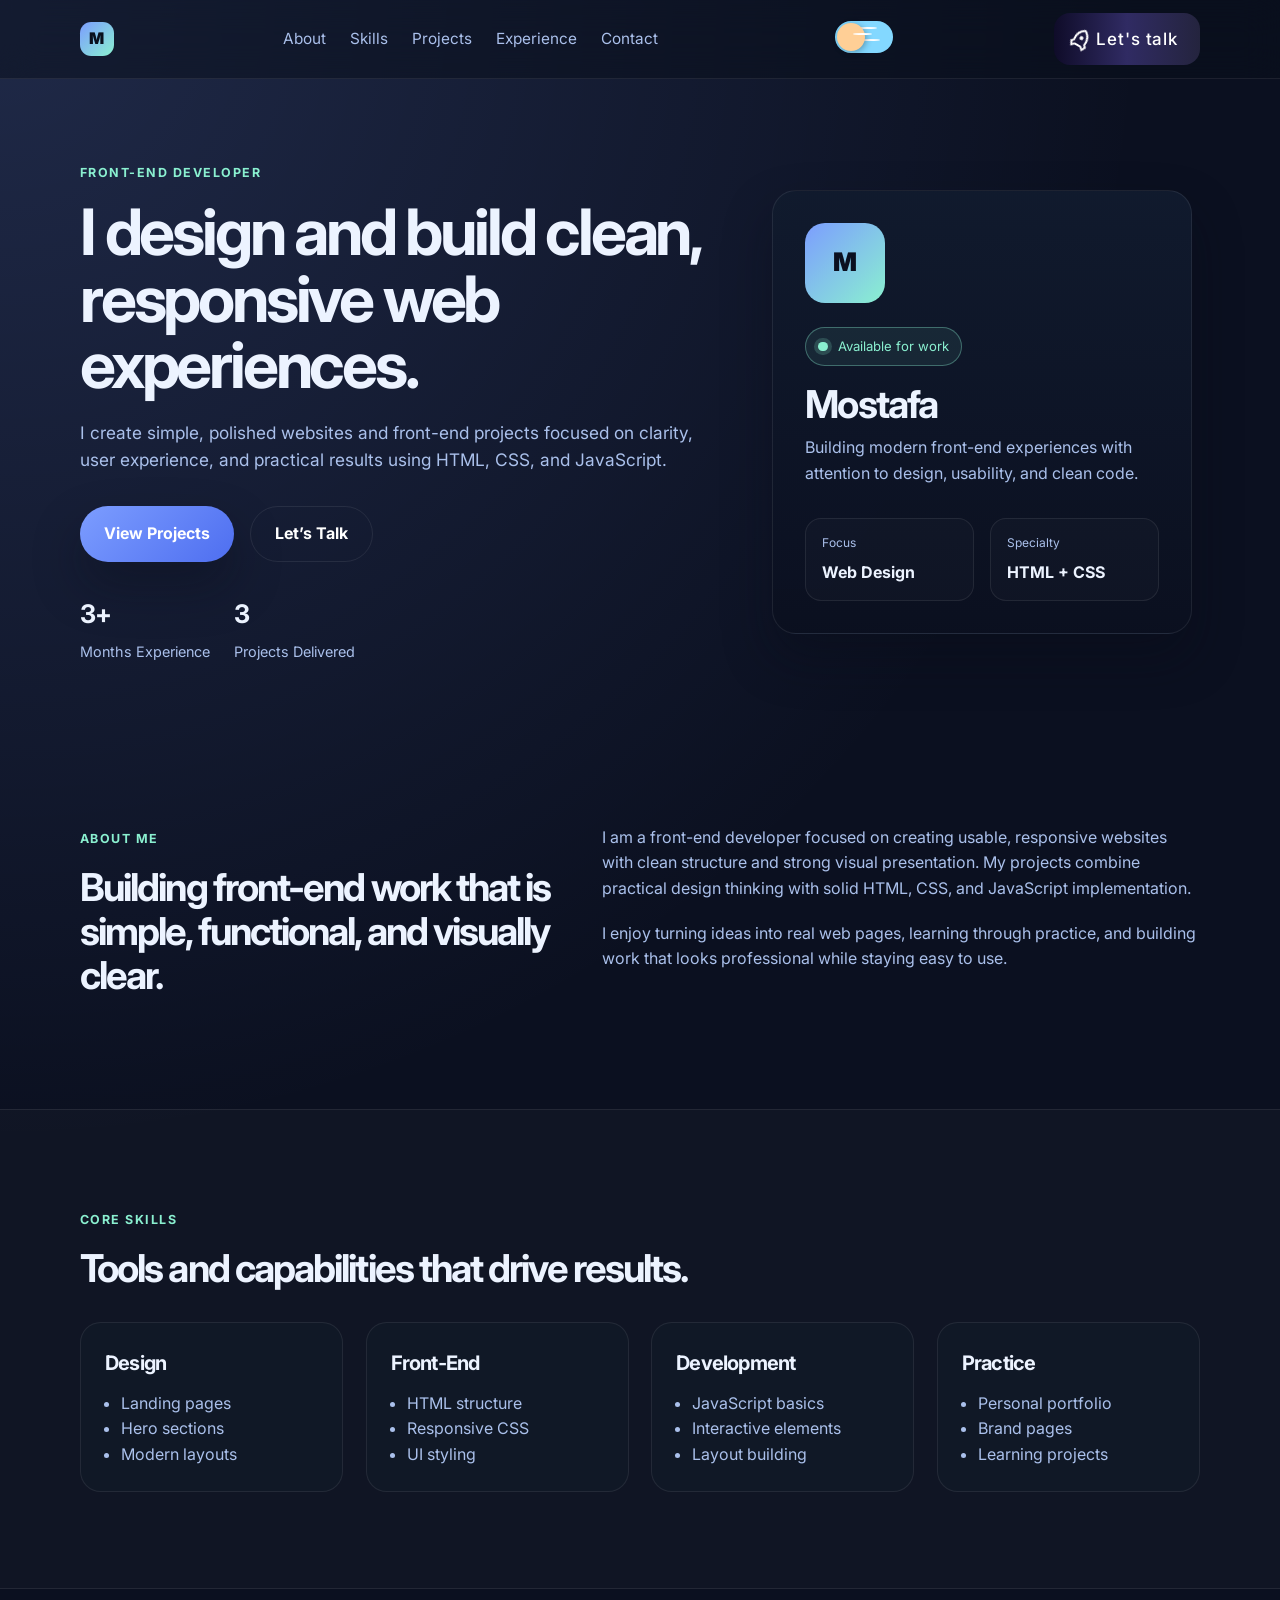
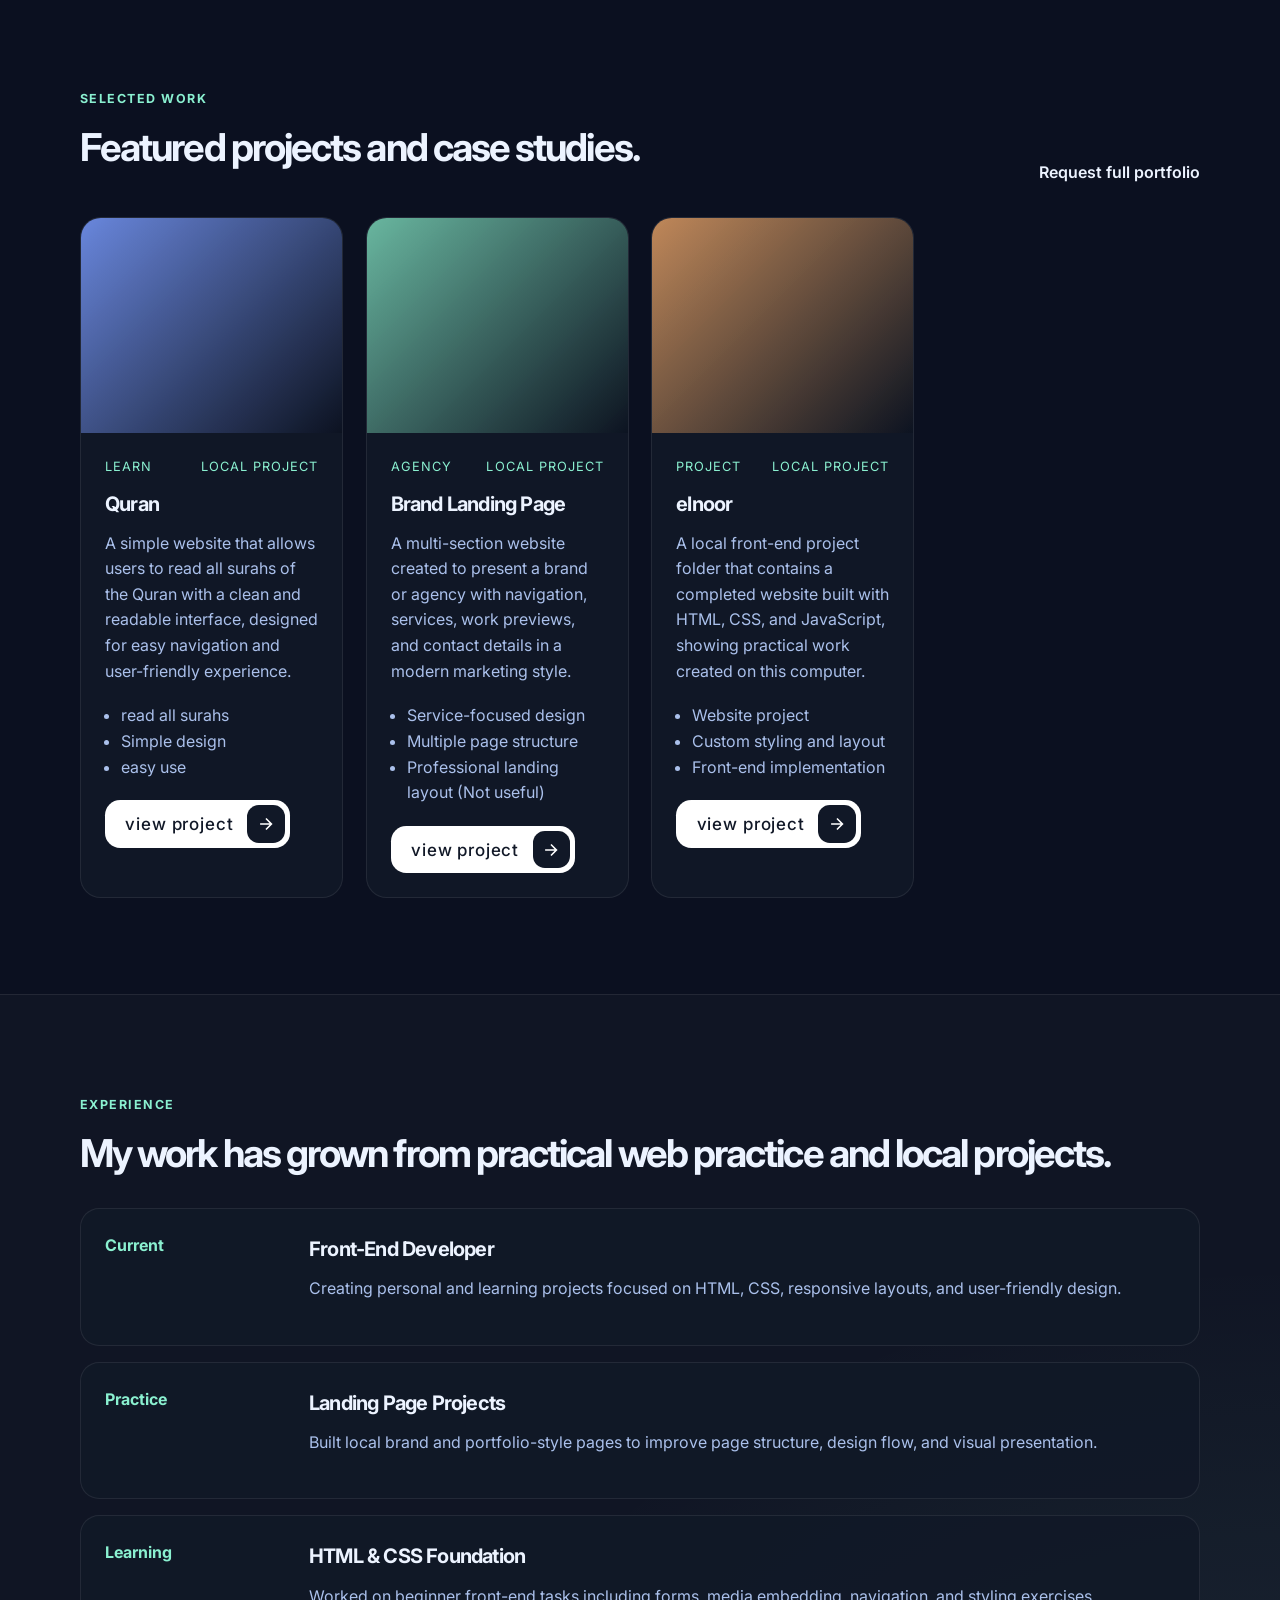
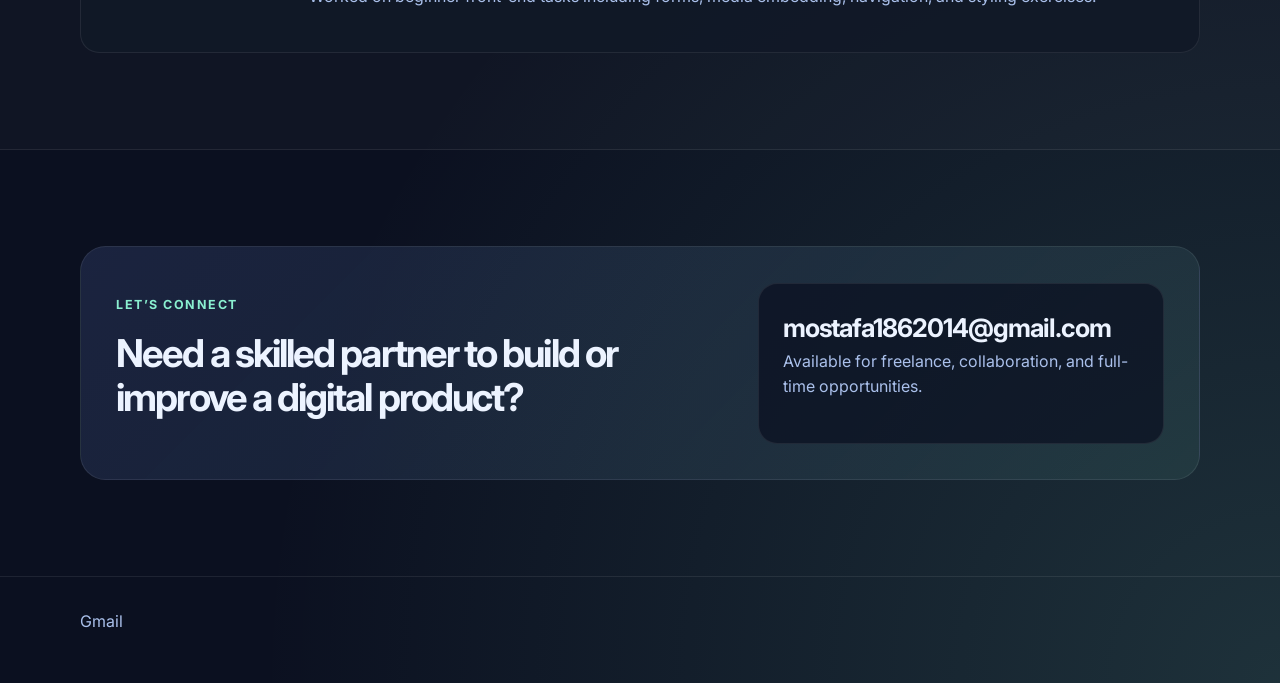
==== index.html @ 7b0ded5d "Add files via upload" ====
<!DOCTYPE html>
<html lang="en">
  <head>
    <meta charset="UTF-8" />
    <meta name="viewport" content="width=device-width, initial-scale=1.0" />
    <meta
      name="description"
      content="Portfolio website showcasing professional work and featured projects."
    />
    <title>Mostafa</title>
    <link rel="preconnect" href="https://fonts.googleapis.com" />
    <link rel="preconnect" href="https://fonts.gstatic.com" crossorigin />
    <link
      href="https://fonts.googleapis.com/css2?family=Inter:wght@400;500;600;700;800;900&display=swap"
      rel="stylesheet"
    />
    <link rel="stylesheet" href="styles.css" />
  </head>
  <body>
    <header class="site-header">
      <div class="container nav-wrapper">
        <a href="#top" class="brand" aria-label="Mostafa home">
          <span class="brand-mark">M</span>
          
        </a>

        <nav class="main-nav" aria-label="Main navigation">
          <a href="#about">About</a>
          <a href="#skills">Skills</a>
          <a href="#projects">Projects</a>
          <a href="#experience">Experience</a>
          <a href="#contact">Contact</a>
        </nav>
        <div class="toggleWrapper">
          <input class="input" id="dn" type="checkbox" aria-label="Toggle light and dark mode" />
          <label class="toggle" for="dn">
            <span class="toggle__handler">
              <span class="crater crater--1"></span>
              <span class="crater crater--2"></span>
              <span class="crater crater--3"></span>
            </span>
            <span class="star star--1"></span>
            <span class="star star--2"></span>
            <span class="star star--3"></span>
            <span class="star star--4"></span>
            <span class="star star--5"></span>
            <span class="star star--6"></span>
          </label>
        </div>

       

        <button
          class="launch-button"
          type="button"
          onclick="window.location.hash = 'contact'"
        >
          <svg
            height="24"
            width="24"
            viewBox="0 0 24 24"
            xmlns="http://www.w3.org/2000/svg"
            aria-hidden="true"
          >
            <path d="M0 0h24v24H0z" fill="none"></path>
            <path
              d="M5 13c0-5.088 2.903-9.436 7-11.182C16.097 3.564 19 7.912 19 13c0 .823-.076 1.626-.22 2.403l1.94 1.832a.5.5 0 0 1 .095.603l-2.495 4.575a.5.5 0 0 1-.793.114l-2.234-2.234a1 1 0 0 0-.707-.293H9.414a1 1 0 0 0-.707.293l-2.234 2.234a.5.5 0 0 1-.793-.114l-2.495-4.575a.5.5 0 0 1 .095-.603l1.94-1.832C5.077 14.626 5 13.823 5 13zm1.476 6.696l.817-.817A3 3 0 0 1 9.414 18h5.172a3 3 0 0 1 2.121.879l.817.817.982-1.8-1.1-1.04a2 2 0 0 1-.593-1.82c.124-.664.187-1.345.187-2.036 0-3.87-1.995-7.3-5-8.96C8.995 5.7 7 9.13 7 13c0 .691.063 1.372.187 2.037a2 2 0 0 1-.593 1.82l-1.1 1.039.982 1.8zM12 13a2 2 0 1 1 0-4 2 2 0 0 1 0 4z"
              fill="currentColor"
            ></path>
          </svg>
          <span>Let's talk</span>
        </button>
      </div>
    </header>

    <main id="top">
      <section class="hero">
        <div class="container hero-grid">
          <div class="hero-copy">
            <p class="eyebrow">Front-End Developer</p>
            <h1>I design and build clean, responsive web experiences.</h1>
            <p class="lead">
              I create simple, polished websites and front-end projects focused on clarity,
              user experience, and practical results using HTML, CSS, and JavaScript.
            </p>

            <div class="cta-group">
              <a class="button" href="#projects">View Projects</a>
              <a class="button button-secondary" href="#contact">Let’s Talk</a>
            </div>

            <ul class="mini-stats" aria-label="Key professional statistics">
              <li>
                <strong>3+</strong>
                <span>Months Experience</span>
              </li>
              <li>
                <strong>3</strong>
                <span>Projects Delivered</span>
              </li>
              <li>
                <strong></strong>
                <span></span>
              </li>
            </ul>
          </div>

          <div class="hero-panel" aria-label="Profile summary card">
            <div class="profile-card">
              <div class="avatar">M</div>
              <div class="card-header">
                <span class="status-dot"></span>
                Available for work
              </div>
              <h2>Mostafa</h2>
              <p>Building modern front-end experiences with attention to design, usability, and clean code.</p>

              <div class="card-metrics">
                <div>
                  <span>Focus</span>
                  <strong>Web Design</strong>
                </div>
                <div>
                  <span>Specialty</span>
                  <strong>HTML + CSS</strong>
                </div>
              </div>
            </div>
          </div>
        </div>
      </section>

      <section id="about" class="about section">
        <div class="container split-layout">
          <div>
            <p class="section-tag">About Me</p>
            <h2>Building front-end work that is simple, functional, and visually clear.</h2>
          </div>
          <div>
            <p>
              I am a front-end developer focused on creating usable, responsive websites with
              clean structure and strong visual presentation. My projects combine practical
              design thinking with solid HTML, CSS, and JavaScript implementation.
            </p>
            <p>
              I enjoy turning ideas into real web pages, learning through practice, and building
              work that looks professional while staying easy to use.
            </p>
          </div>
        </div>
      </section>

      <section id="skills" class="skills section section-alt">
        <div class="container">
          <p class="section-tag">Core Skills</p>
          <h2>Tools and capabilities that drive results.</h2>

          <div class="skill-grid">
            <article class="skill-card">
              <h3>Design</h3>
              <ul>
                <li>Landing pages</li>
                <li>Hero sections</li>
                <li>Modern layouts</li>
              </ul>
            </article>

            <article class="skill-card">
              <h3>Front-End</h3>
              <ul>
                <li>HTML structure</li>
                <li>Responsive CSS</li>
                <li>UI styling</li>
              </ul>
            </article>

            <article class="skill-card">
              <h3>Development</h3>
              <ul>
                <li>JavaScript basics</li>
                <li>Interactive elements</li>
                <li>Layout building</li>
              </ul>
            </article>

            <article class="skill-card">
              <h3>Practice</h3>
              <ul>
                <li>Personal portfolio</li>
                <li>Brand pages</li>
                <li>Learning projects</li>
              </ul>
            </article>
          </div>
        </div>
      </section>

      <section id="projects" class="projects section">
        <div class="container">
          <div class="section-header">
            <div>
              <p class="section-tag">Selected Work</p>
              <h2>Featured projects and case studies.</h2>
            </div>
            <a href="#contact" class="text-link">Request full portfolio</a>
          </div>

          <div class="project-grid">
            <article class="project-card">
              <div class="project-visual visual-1"></div>
              <div class="project-content">
                <div class="project-meta">
                  <span>learn</span>
                  <span>Local Project</span>
                </div>
                 
                <h3>Quran</h3> 
                <p>
                  A simple website that allows users to read all surahs of the Quran with a clean and readable interface, designed for easy navigation and user-friendly experience.
                </p>
                <ul>
                  <li>read all surahs</li>
                  <li>Simple design</li>
                  <li> easy use</li>
                </ul>
                <button class="cssbuttons-io-button" type="button" onclick="window.open('https://mostafa-bot1.github.io/Quran/', '_blank', 'noopener,noreferrer')">
                  view project
                  <div class="icon">
                    <svg height="24" width="24" viewBox="0 0 24 24" xmlns="http://www.w3.org/2000/svg" aria-hidden="true">
                      <path d="M0 0h24v24H0z" fill="none"></path>
                      <path d="M16.172 11l-5.364-5.364 1.414-1.414L20 12l-7.778 7.778-1.414-1.414L16.172 13H4v-2z" fill="currentColor"></path>
                    </svg>
                  </div>
                </button>

              </div>
            </article>

            <article class="project-card">
              <div class="project-visual visual-2"></div>
              <div class="project-content">
                <div class="project-meta">
                  <span>Agency</span>
                  <span>Local Project</span>
                </div>
                <h3>Brand Landing Page</h3>
                <p>
                  A multi-section website created to present a brand or agency with navigation,
                  services, work previews, and contact details in a modern marketing style.
                </p>
                <ul>
                  <li>Service-focused design</li>
                  <li>Multiple page structure</li>
                  <li>Professional landing layout (Not useful)</li>
                </ul>
                <button class="cssbuttons-io-button" type="button" onclick="window.open('https://elnoorforcontracting-bot.github.io/brand1/', '_blank', 'noopener,noreferrer')">
                  view project
                  <div class="icon">
                    <svg height="24" width="24" viewBox="0 0 24 24" xmlns="http://www.w3.org/2000/svg" aria-hidden="true">
                      <path d="M0 0h24v24H0z" fill="none"></path>
                      <path d="M16.172 11l-5.364-5.364 1.414-1.414L20 12l-7.778 7.778-1.414-1.414L16.172 13H4v-2z" fill="currentColor"></path>
                    </svg>
                  </div>
                </button>
              </div>
            </article>

            <article class="project-card">
              <div class="project-visual visual-3"></div>
              <div class="project-content">
                <div class="project-meta">
                  <span>Project</span>
                  <span>local project</span>
                </div>
                <h3>elnoor</h3>
                <p>
                  A local front-end project folder that contains a completed website built with
                  HTML, CSS, and JavaScript, showing practical work created on this computer.
                </p>
                <ul>
                  <li>Website project</li>
                  <li>Custom styling and layout</li>
                  <li>Front-end implementation</li>
                </ul>
                <button class="cssbuttons-io-button" type="button" onclick="window.open('https://mostafa-bot1.github.io/elnoor/', '_blank', 'noopener,noreferrer')">
                  view project
                  <div class="icon">
                    <svg height="24" width="24" viewBox="0 0 24 24" xmlns="http://www.w3.org/2000/svg" aria-hidden="true">
                      <path d="M0 0h24v24H0z" fill="none"></path>
                      <path d="M16.172 11l-5.364-5.364 1.414-1.414L20 12l-7.778 7.778-1.414-1.414L16.172 13H4v-2z" fill="currentColor"></path>
                    </svg>
                  </div>
                </button>
              </div>
            </article>
          </div>
        </div>
      </section>

      <section id="experience" class="experience section section-alt">
        <div class="container">
          <p class="section-tag">Experience</p>
          <h2>My work has grown from practical web practice and local projects.</h2>

          <div class="timeline">
            <article class="timeline-item">
              <span class="timeline-year">Current</span>
              <div>
                <h3>Front-End Developer</h3>
                <p>Creating personal and learning projects focused on HTML, CSS, responsive layouts, and user-friendly design.</p>
              </div>
            </article>

            <article class="timeline-item">
              <span class="timeline-year">Practice</span>
              <div>
                <h3>Landing Page Projects</h3>
                <p>Built local brand and portfolio-style pages to improve page structure, design flow, and visual presentation.</p>
              </div>
            </article>

            <article class="timeline-item">
              <span class="timeline-year">Learning</span>
              <div>
                <h3>HTML & CSS Foundation</h3>
                <p>Worked on beginner front-end tasks including forms, media embedding, navigation, and styling exercises.</p>
              </div>
            </article>
          </div>
        </div>
      </section>

      <section id="contact" class="contact section">
        <div class="container cta-panel">
          <div>
            <p class="section-tag">Let’s Connect</p>
            <h2>Need a skilled partner to build or improve a digital product?</h2>
          </div>
          <div class="contact-box">
            <a>mostafa1862014@gmail.com</a>
            <p>Available for freelance, collaboration, and full-time opportunities.</p>
          </div>
        </div>
      </section>
    </main>

    <footer class="site-footer">
      <div class="container footer-row">
        <div class="footer-links">
          <a href="https://mail.google.com/mail/u/0/#inbox" target="_blank" rel="noreferrer">Gmail</a>
        </div>
      </div>
    </footer>

    <script src="script.js"></script>
  </body>
</html>
---- styles.css ----
:root {
  --bg: #0b1020;
  --panel: rgba(16, 24, 40, 0.8);
  --panel-strong: #101a2d;
  --panel-soft: #141f36;
  --surface: #eef3ff;
  --ink: #ecf3ff;
  --muted: #aac0eb;
  --primary: #7c9dff;
  --primary-strong: #4e6ef0;
  --accent: #8af0d0;
  --line: rgba(255, 255, 255, 0.08);
  --shadow: 0 1.5rem 3rem rgba(8, 12, 24, 0.35);
  --project-button-bg: #ffffff;
  --project-button-ink: #111827;
  --project-button-shadow: rgba(255, 255, 255, 0.35);
}

[data-theme="light"] {
  --bg: #f4f7fb;
  --panel: rgba(255, 255, 255, 0.88);
  --panel-strong: #ffffff;
  --panel-soft: #e9eef7;
  --surface: #172033;
  --ink: #172033;
  --muted: #56647a;
  --primary: #4969d8;
  --primary-strong: #2f4db8;
  --accent: #147b68;
  --line: rgba(23, 32, 51, 0.14);
  --shadow: 0 1.5rem 3rem rgba(37, 53, 82, 0.14);
  --project-button-bg: #000000;
  --project-button-ink: #ffffff;
  --project-button-shadow: rgba(0, 0, 0, 0.35);
}

* {
  box-sizing: border-box;
}

html {
  scroll-behavior: smooth;
}

body {
  margin: 0;
  font-family: "Inter", sans-serif;
  background:
    radial-gradient(circle at top left, rgba(124, 157, 255, 0.18), transparent 28%),
    radial-gradient(circle at bottom right, rgba(138, 240, 208, 0.15), transparent 25%),
    var(--bg);
  color: var(--ink);
  line-height: 1.6;
}

[data-theme="light"] body {
  background:
    radial-gradient(circle at top left, rgba(73, 105, 216, 0.12), transparent 28%),
    radial-gradient(circle at bottom right, rgba(20, 123, 104, 0.1), transparent 25%),
    var(--bg);
}

a {
  color: inherit;
  text-decoration: none;
}

img {
  max-width: 100%;
  display: block;
}



.container {
  width: min(1120px, calc(100% - 2rem));
  margin: 0 auto;
}

.section {
  padding: 6rem 0;
}

.section-alt {
  background: rgba(255, 255, 255, 0.02);
  border-top: 1px solid var(--line);
  border-bottom: 1px solid var(--line);
}

.section-tag,
.eyebrow {
  display: inline-block;
  margin: 0 0 1rem;
  color: var(--accent);
  font-size: 0.78rem;
  letter-spacing: 0.12em;
  text-transform: uppercase;
  font-weight: 700;
}

h1, h2, h3, p {
  margin-top: 0;
}

h1 {
  font-size: clamp(2.8rem, 5vw, 5.3rem);
  line-height: 1.04;
  letter-spacing: -0.05em;
  max-width: 620px;
  margin-bottom: 1.25rem;
}

h2 {
  font-size: clamp(2rem, 3vw, 3rem);
  line-height: 1.15;
  letter-spacing: -0.05em;
  margin-bottom: 1rem;
}

h3 {
  font-size: 1.25rem;
  letter-spacing: -0.04em;
  margin-bottom: 0.7rem;
}

p {
  color: var(--muted);
  margin-bottom: 1.2rem;
}

.site-header {
  position: sticky;
  top: 0;
  z-index: 10;
  backdrop-filter: blur(18px);
  background: rgba(9, 14, 26, 0.5);
  border-bottom: 1px solid var(--line);
}

[data-theme="light"] .site-header {
  background: rgba(244, 247, 251, 0.78);
}

.nav-wrapper {
  height: 78px;
  display: flex;
  align-items: center;
  justify-content: space-between;
  gap: 1rem;
}

.brand {
  display: inline-flex;
  align-items: center;
  gap: 0.8rem;
  font-weight: 700;
}

.brand-mark {
  width: 2.1rem;
  height: 2.1rem;
  display: inline-grid;
  place-items: center;
  border-radius: 0.7rem;
  background: linear-gradient(135deg, var(--primary), var(--accent));
  color: #09101d;
  font-weight: 900;
}

.main-nav {
  display: flex;
  align-items: center;
  gap: 1.5rem;
  color: var(--muted);
  font-size: 0.96rem;
}

.main-nav a {
  transition: color 0.2s ease;
}

.toggleWrapper {
  position: relative;
  color: white;
  transform: translateX(8px);
}

.language-switcher {
  display: inline-flex;
  gap: 0.2rem;
  padding: 0.2rem;
  border: 1px solid var(--line);
  border-radius: 999px;
}

.language-button {
  border: 0;
  border-radius: 999px;
  padding: 0.35rem 0.55rem;
  background: transparent;
  color: var(--muted);
  cursor: pointer;
  font: 700 0.7rem/1 "Inter", sans-serif;
}

.language-button.is-active,
.language-button:hover,
.language-button:focus-visible {
  background: var(--primary);
  color: white;
}

.toggleWrapper .input {
  position: absolute;
  left: -999em;
}

.toggle {
  cursor: pointer;
  display: inline-block;
  position: relative;
  width: 58px;
  height: 32px;
  background-color: #83d8ff;
  border-radius: 84px;
  transition: background-color 200ms cubic-bezier(0.445, 0.05, 0.55, 0.95);
}

.toggle:before,
.toggle:after {
  position: absolute;
  top: 8px;
  font-size: 11px;
}

.toggle:before {
  content: "AM";
  left: -32px;
  color: #749ed7;
  display: none;
}

.toggle:after {
  content: "PM";
  right: -32px;
  display: none;
}

.toggle__handler {
  display: inline-block;
  position: relative;
  z-index: 1;
  top: 2px;
  left: 2px;
  width: 28px;
  height: 28px;
  background-color: #ffcf96;
  border-radius: 50px;
  box-shadow: 0 2px 6px rgba(0, 0, 0, 0.3);
  transition: all 400ms cubic-bezier(0.68, -0.55, 0.265, 1.55);
  transform: rotate(-45deg);
}

.toggle__handler .crater {
  position: absolute;
  background-color: #e8cda5;
  opacity: 0;
  transition: opacity 200ms ease-in-out;
  border-radius: 100%;
}

.crater--1 { top: 11px; left: 7px; width: 3px; height: 3px; }
.crater--2 { top: 17px; left: 14px; width: 4px; height: 4px; }
.crater--3 { top: 6px; left: 16px; width: 5px; height: 5px; }

.star {
  position: absolute;
  background-color: #fff;
  transition: all 300ms cubic-bezier(0.445, 0.05, 0.55, 0.95);
  border-radius: 50%;
}

.star--1 { top: 6px; left: 23px; z-index: 0; width: 19px; height: 2px; }
.star--2 { top: 12px; left: 18px; z-index: 1; width: 19px; height: 2px; }
.star--3 { top: 18px; left: 26px; z-index: 0; width: 19px; height: 2px; }

.star--4,
.star--5,
.star--6 { opacity: 0; transition: all 300ms 0 cubic-bezier(0.445, 0.05, 0.55, 0.95); }
.star--4 { top: 10px; left: 7px; z-index: 0; width: 2px; height: 2px; transform: translate3d(2px, 0, 0); }
.star--5 { top: 20px; left: 11px; z-index: 0; width: 2px; height: 2px; transform: translate3d(2px, 0, 0); }
.star--6 { top: 23px; left: 18px; z-index: 0; width: 2px; height: 2px; transform: translate3d(2px, 0, 0); }

.input:checked + .toggle { background-color: #749dd6; }
.input:checked + .toggle:before { color: #fff; }
.input:checked + .toggle:after { color: #749ed7; }
.input:checked + .toggle .toggle__handler {
  background-color: #ffe5b5;
  transform: translate3d(26px, 0, 0) rotate(0);
}
.input:checked + .toggle .toggle__handler .crater { opacity: 1; }
.input:checked + .toggle .star--1 { width: 2px; height: 2px; }
.input:checked + .toggle .star--2 { width: 3px; height: 3px; transform: translate3d(-3px, 0, 0); }
.input:checked + .toggle .star--3 { width: 2px; height: 2px; transform: translate3d(-4px, 0, 0); }
.input:checked + .toggle .star--4,
.input:checked + .toggle .star--5,
.input:checked + .toggle .star--6 { opacity: 1; transform: translate3d(0, 0, 0); }

.main-nav a:hover,
.main-nav a:focus-visible,
.text-link:hover,
.text-link:focus-visible {
  color: var(--ink);
}

.button {
  display: inline-flex;
  align-items: center;
  justify-content: center;
  padding: 0.9rem 1.5rem;
  border-radius: 999px;
  background: linear-gradient(135deg, var(--primary), var(--primary-strong));
  color: white;
  font-weight: 700;
  box-shadow: var(--shadow);
  transition: transform 0.2s ease, box-shadow 0.2s ease;
}

.button:hover,
.button:focus-visible {
  transform: translateY(-1px);
  box-shadow: 0 1rem 2rem rgba(78, 110, 240, 0.35);
}

.launch-button {
  display: flex;
  align-items: center;
  font-family: inherit;
  cursor: pointer;
  font-weight: 500;
  font-size: 17px;
  padding: 0.8em 1.3em 0.8em 0.9em;
  color: white;
  background: #ad5389;
  background: linear-gradient(to right, #0f0c29, #302b63, #24243e);
  border: none;
  letter-spacing: 0.05em;
  border-radius: 16px;
}

.launch-button svg {
  margin-right: 3px;
  transform: rotate(30deg);
  transition: transform 0.5s cubic-bezier(0.76, 0, 0.24, 1);
}

.launch-button span {
  transition: transform 0.5s cubic-bezier(0.76, 0, 0.24, 1);
}

.launch-button:hover svg,
.launch-button:focus-visible svg {
  transform: translateX(5px) rotate(90deg);
}

.launch-button:hover span,
.launch-button:focus-visible span {
  transform: translateX(7px);
}

.button-secondary {
  background: transparent;
  border: 1px solid var(--line);
  box-shadow: none;
}

[data-theme="light"] .button-secondary {
  background: #000000;
  color: #ffffff;
  border-color: #000000;
}

.hero {
  padding: 5rem 0 4rem;
}

.hero-grid {
  display: grid;
  grid-template-columns: 1.35fr 0.9fr;
  align-items: center;
  gap: 2rem;
}

.lead {
  max-width: 620px;
  font-size: 1.08rem;
  color: var(--muted);
}

.cta-group {
  display: flex;
  flex-wrap: wrap;
  gap: 1rem;
  margin: 2rem 0;
}

.mini-stats {
  list-style: none;
  padding: 0;
  margin: 0;
  display: flex;
  flex-wrap: wrap;
  gap: 1.5rem;
}

.mini-stats li {
  min-width: 115px;
}

.mini-stats strong {
  display: block;
  font-size: clamp(1.5rem, 2vw, 2rem);
  letter-spacing: -0.05em;
  color: var(--ink);
  margin-bottom: 0.25rem;
}

.mini-stats span {
  color: var(--muted);
  font-size: 0.9rem;
}

.hero-panel {
  display: flex;
  justify-content: center;
}

.profile-card {
  width: min(100%, 420px);
  background: linear-gradient(180deg, rgba(17, 27, 46, 0.96), rgba(11, 16, 32, 0.98));
  border: 1px solid var(--line);
  border-radius: 1.5rem;
  padding: 2rem;
  box-shadow: var(--shadow);
}

[data-theme="light"] .profile-card,
[data-theme="light"] .skill-card,
[data-theme="light"] .project-card,
[data-theme="light"] .timeline-item {
  background: rgba(255, 255, 255, 0.9);
}

[data-theme="light"] .card-metrics div,
[data-theme="light"] .contact-box {
  background: rgba(23, 32, 51, 0.04);
}

.avatar {
  width: 5rem;
  height: 5rem;
  border-radius: 1.25rem;
  display: grid;
  place-items: center;
  background: linear-gradient(135deg, var(--primary), var(--accent));
  color: #0b1020;
  font-size: 1.6rem;
  font-weight: 900;
  margin-bottom: 1.5rem;
}

.card-header {
  display: inline-flex;
  align-items: center;
  gap: 0.6rem;
  border: 1px solid rgba(138, 240, 208, 0.35);
  background: rgba(138, 240, 208, 0.08);
  color: var(--accent);
  padding: 0.5rem 0.75rem;
  border-radius: 999px;
  font-size: 0.82rem;
  margin-bottom: 1rem;
}

.status-dot {
  width: 0.6rem;
  height: 0.6rem;
  border-radius: 50%;
  background: var(--accent);
  box-shadow: 0 0 0 0.25rem rgba(138, 240, 208, 0.18);
}

.profile-card h2 {
  margin-bottom: 0.55rem;
}

.card-metrics {
  display: grid;
  grid-template-columns: repeat(2, minmax(0, 1fr));
  gap: 1rem;
  margin-top: 2rem;
}

.card-metrics div {
  background: rgba(255, 255, 255, 0.02);
  border: 1px solid var(--line);
  border-radius: 1rem;
  padding: 0.9rem 1rem;
}

.card-metrics span {
  display: block;
  color: var(--muted);
  font-size: 0.75rem;
  margin-bottom: 0.45rem;
}

.split-layout {
  display: grid;
  grid-template-columns: 0.9fr 1.1fr;
  gap: 2rem;
  align-items: start;
}

.skill-grid,
.project-grid {
  display: grid;
  grid-template-columns: repeat(4, minmax(0, 1fr));
  gap: 1.4rem;
  margin-top: 2rem;
}

.skill-card,
.project-card {
  background: rgba(17, 25, 39, 0.9);
  border: 1px solid var(--line);
  border-radius: 1.3rem;
  overflow: hidden;
}

.skill-card {
  padding: 1.5rem;
}

.skill-card ul,
.project-content ul {
  margin: 0;
  padding-left: 1rem;
  color: var(--muted);
}

.section-header {
  display: flex;
  align-items: end;
  justify-content: space-between;
  gap: 1rem;
}

.text-link {
  color: var(--ink);
  font-weight: 600;
}

.project-card {
  min-height: 100%;
}

.project-visual {
  height: 215px;
  background-size: cover;
  background-position: center;
}

.visual-1 {
  background: linear-gradient(135deg, rgba(124, 157, 255, 0.8), rgba(12, 18, 32, 0.85)),
    linear-gradient(135deg, #1d2d52, #0d1424);
}

.visual-2 {
  background: linear-gradient(135deg, rgba(138, 240, 208, 0.7), rgba(12, 18, 32, 0.85)),
    linear-gradient(135deg, #1a2e2c, #101b25);
}

.visual-3 {
  background: linear-gradient(135deg, rgba(255, 181, 109, 0.7), rgba(12, 18, 32, 0.85)),
    linear-gradient(135deg, #2b1d2b, #101b25);
}

.project-content {
  padding: 1.5rem;
}

.cssbuttons-io-button {
  background: var(--project-button-bg);
  color: var(--project-button-ink);
  font-family: inherit;
  padding: 0.35em;
  padding-left: 1.2em;
  font-size: 17px;
  font-weight: 500;
  border-radius: 0.9em;
  border: none;
  letter-spacing: 0.05em;
  display: flex;
  align-items: center;
  box-shadow: inset 0 0 1.6em -0.6em var(--project-button-shadow);
  overflow: hidden;
  position: relative;
  height: 2.8em;
  padding-right: 3.3em;
  margin-top: 1.25rem;
  cursor: pointer;
}

.cssbuttons-io-button .icon {
  background: var(--project-button-ink);
  margin-left: 1em;
  position: absolute;
  display: flex;
  align-items: center;
  justify-content: center;
  height: 2.2em;
  width: 2.2em;
  border-radius: 0.7em;
  box-shadow: 0.1em 0.1em 0.6em 0.2em var(--project-button-shadow);
  right: 0.3em;
  transition: all 0.3s;
}

.cssbuttons-io-button:hover .icon,
.cssbuttons-io-button:focus-visible .icon {
  width: calc(100% - 0.6em);
}

.cssbuttons-io-button .icon svg {
  width: 1.1em;
  transition: transform 0.3s;
  color: var(--project-button-bg);
}

.cssbuttons-io-button:hover .icon svg,
.cssbuttons-io-button:focus-visible .icon svg {
  transform: translateX(0.1em);
}

.cssbuttons-io-button:active .icon {
  transform: scale(0.95);
}

.project-meta {
  display: flex;
  justify-content: space-between;
  gap: 0.75rem;
  margin-bottom: 0.6rem;
  color: var(--accent);
  font-size: 0.8rem;
  text-transform: uppercase;
  letter-spacing: 0.08em;
}

.timeline {
  margin-top: 2rem;
  display: grid;
  gap: 1rem;
}

.timeline-item {
  display: grid;
  grid-template-columns: 180px 1fr;
  gap: 1.5rem;
  align-items: start;
  background: rgba(17, 25, 39, 0.9);
  border: 1px solid var(--line);
  border-radius: 1.2rem;
  padding: 1.5rem;
}

.timeline-year {
  color: var(--accent);
  font-weight: 700;
}

.cta-panel {
  display: grid;
  grid-template-columns: 1.2fr 0.8fr;
  align-items: center;
  gap: 2rem;
  background: linear-gradient(135deg, rgba(124, 157, 255, 0.14), rgba(138, 240, 208, 0.08));
  border: 1px solid var(--line);
  border-radius: 1.6rem;
  padding: 2.2rem;
}

.contact-box {
  display: flex;
  flex-direction: column;
  justify-content: center;
  background: rgba(11, 16, 32, 0.72);
  border: 1px solid var(--line);
  border-radius: 1.2rem;
  padding: 1.5rem;
}

.contact-box a {
  font-size: clamp(1.2rem, 2vw, 2rem);
  font-weight: 700;
  letter-spacing: -0.04em;
  color: var(--ink);
}

.site-footer {
  padding: 2rem 0 3rem;
  border-top: 1px solid var(--line);
}

.footer-row {
  display: flex;
  align-items: center;
  justify-content: space-between;
  gap: 1rem;
}

.footer-links {
  display: inline-flex;
  align-items: center;
  gap: 1rem;
  color: var(--muted);
}

@media (max-width: 900px) {
  .hero-grid,
  .split-layout,
  .cta-panel,
  .skill-grid,
  .project-grid {
    grid-template-columns: 1fr 1fr;
  }

  .hero-grid,
  .split-layout,
  .cta-panel {
    grid-template-columns: 1fr;
  }

  .main-nav {
    display: none;
  }

  .toggleWrapper {
    margin-left: auto;
  }
}

@media (max-width: 640px) {
  .section {
    padding: 4.5rem 0;
  }

  .skill-grid,
  .project-grid {
    grid-template-columns: 1fr;
  }

  .timeline-item {
    grid-template-columns: 1fr;
  }

  .section-header,
  .footer-row {
    flex-direction: column;
    align-items: flex-start;
  }

  .nav-wrapper {
    justify-content: space-between;
  }
}
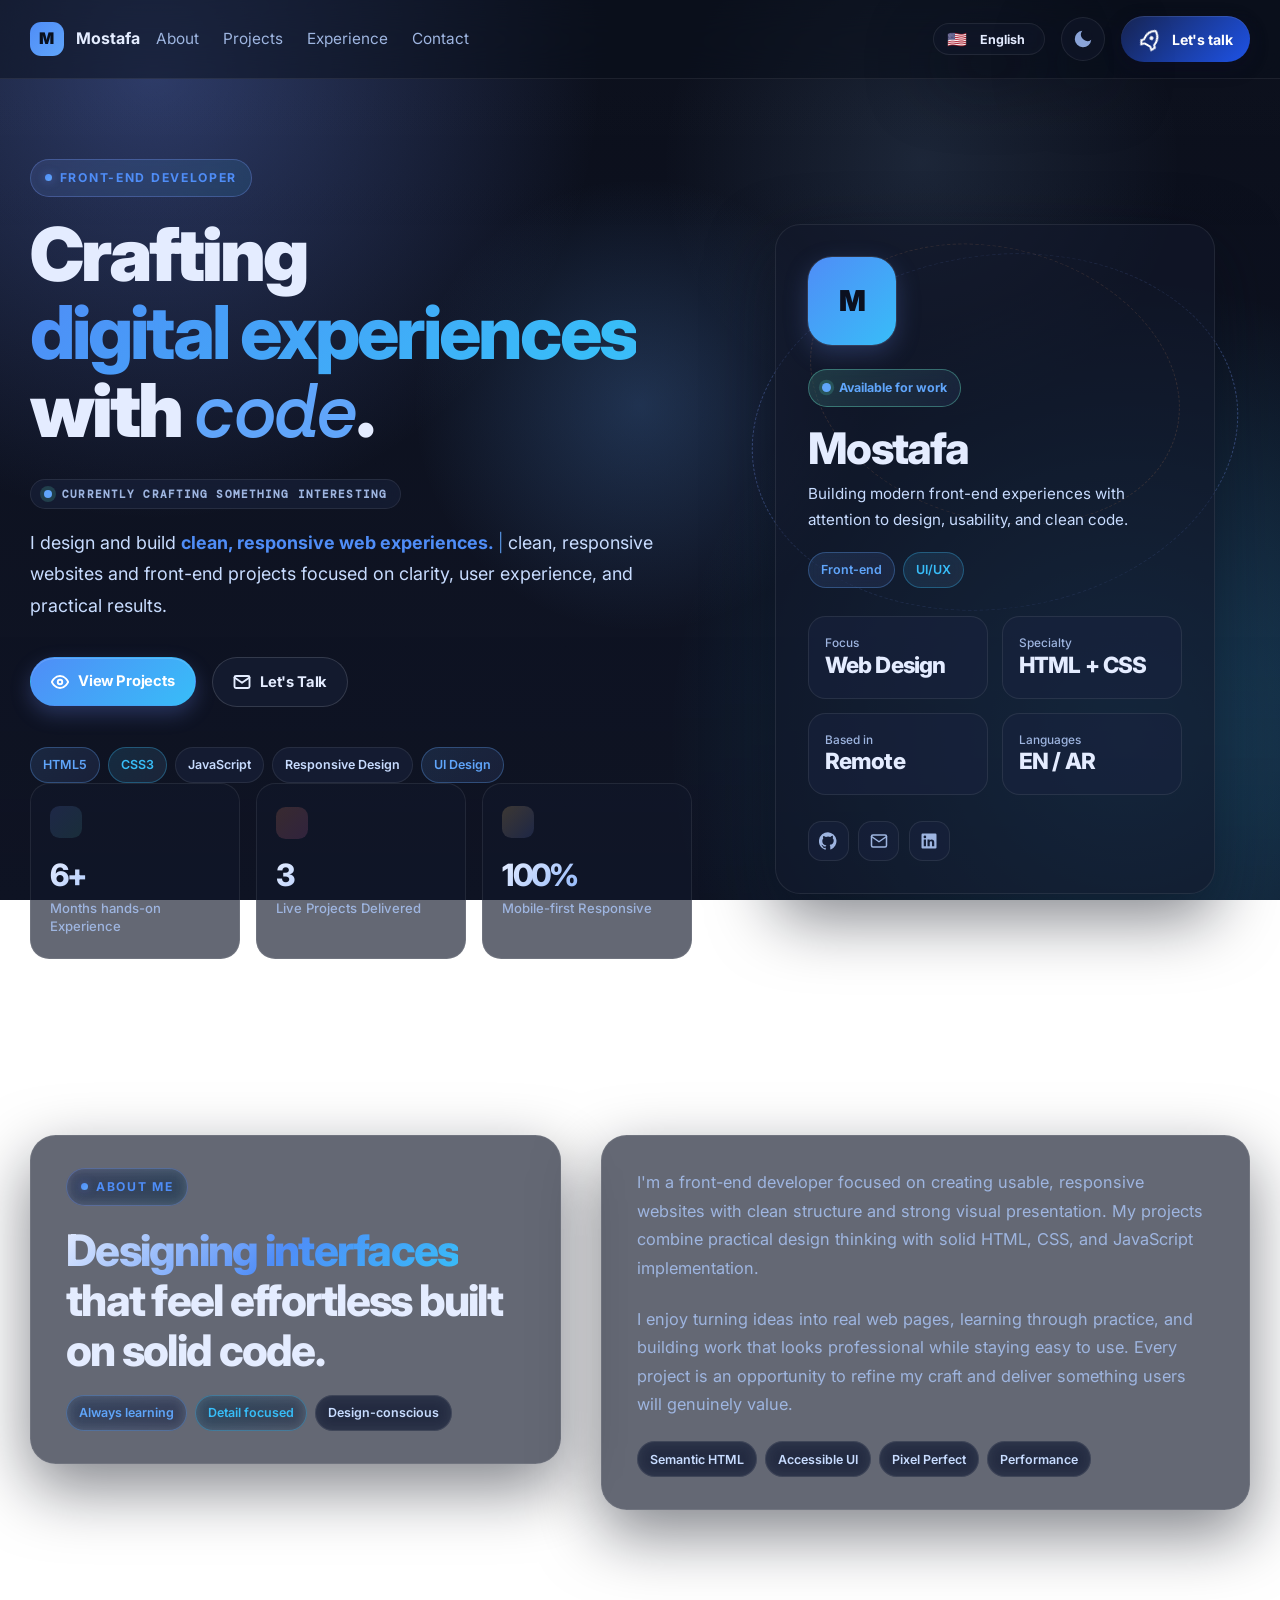
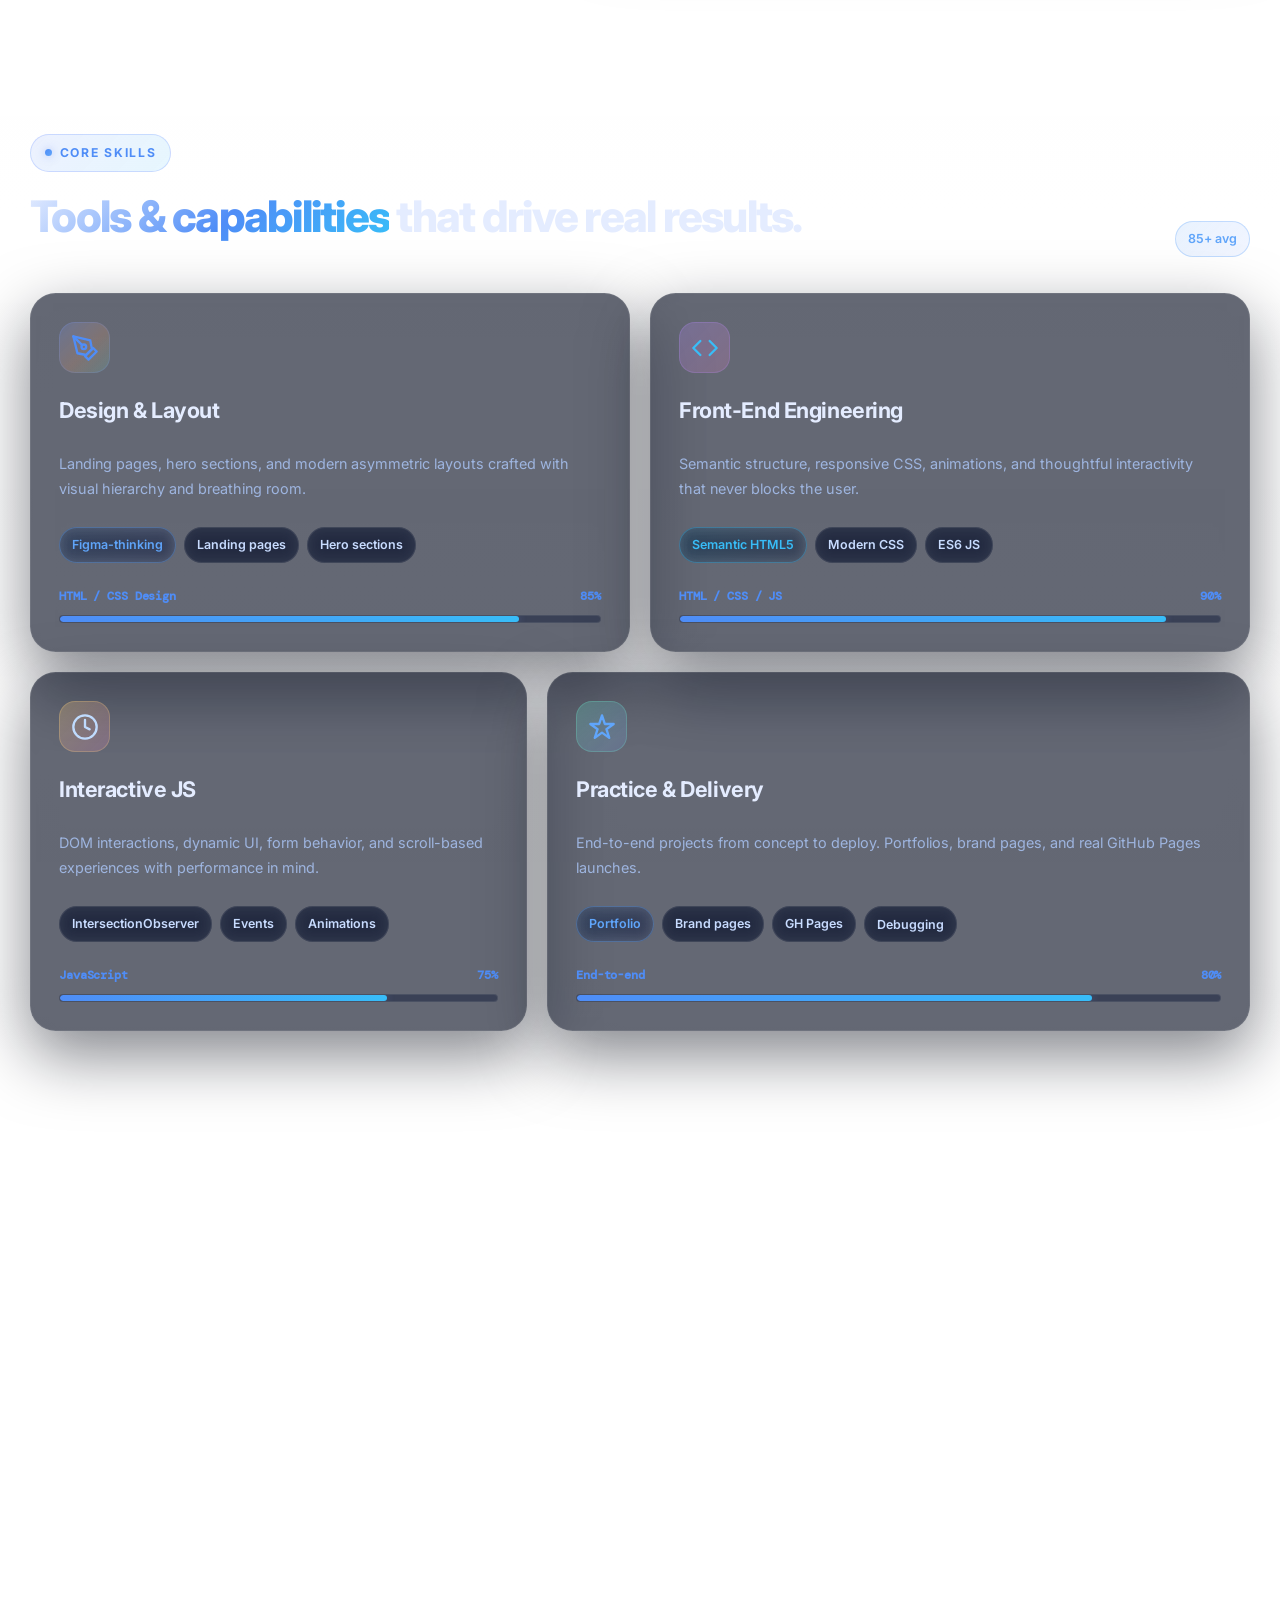
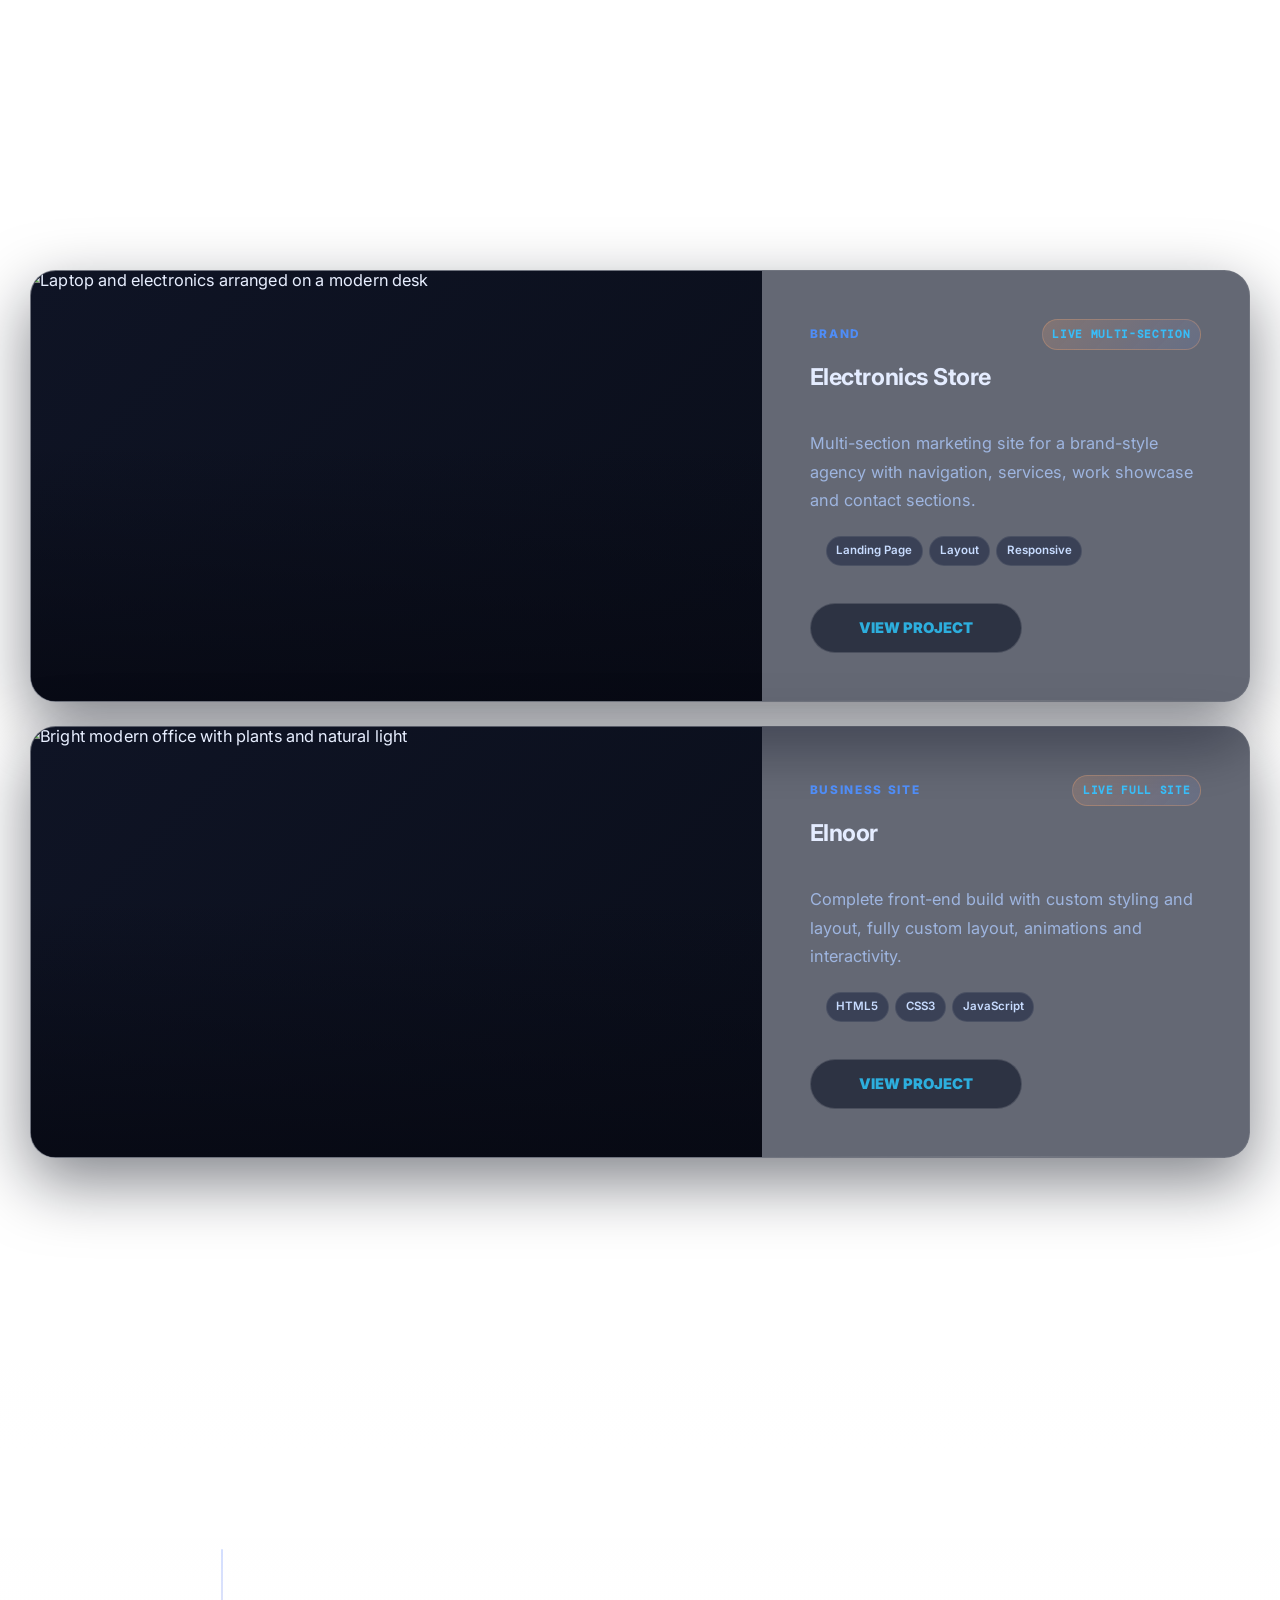
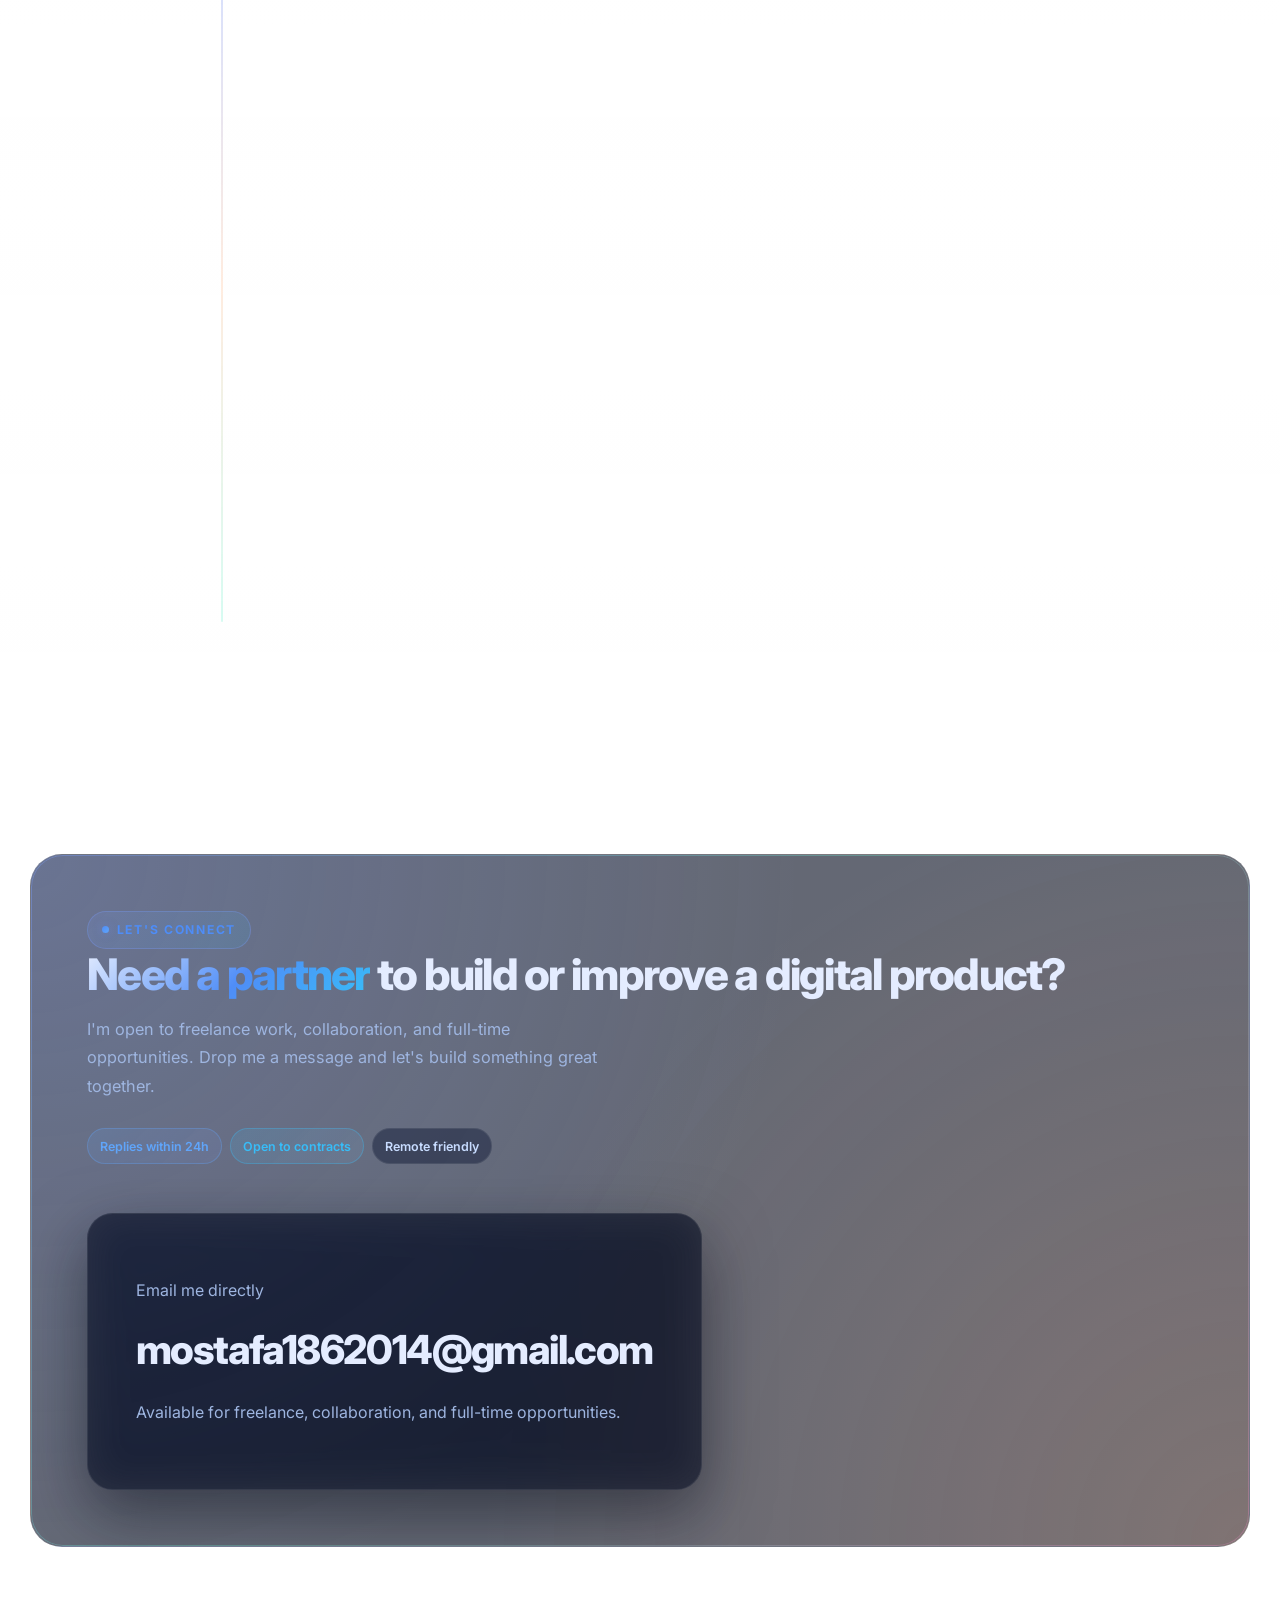
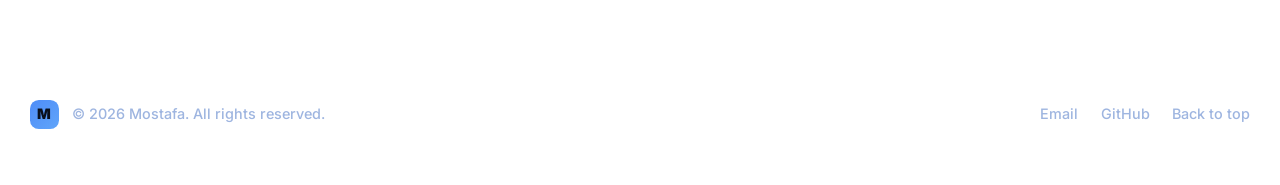
==== commit 09595b4a: "Add files via upload" ====
--- a/index.html
+++ b/index.html
@@ -1,357 +1,585 @@
-<!DOCTYPE html>
-<html lang="en">
-  <head>
-    <meta charset="UTF-8" />
-    <meta name="viewport" content="width=device-width, initial-scale=1.0" />
-    <meta
-      name="description"
-      content="Portfolio website showcasing professional work and featured projects."
-    />
-    <title>Mostafa</title>
-    <link rel="preconnect" href="https://fonts.googleapis.com" />
-    <link rel="preconnect" href="https://fonts.gstatic.com" crossorigin />
-    <link
-      href="https://fonts.googleapis.com/css2?family=Inter:wght@400;500;600;700;800;900&display=swap"
-      rel="stylesheet"
-    />
-    <link rel="stylesheet" href="styles.css" />
-  </head>
-  <body>
-    <header class="site-header">
-      <div class="container nav-wrapper">
-        <a href="#top" class="brand" aria-label="Mostafa home">
-          <span class="brand-mark">M</span>
-          
-        </a>
-
-        <nav class="main-nav" aria-label="Main navigation">
-          <a href="#about">About</a>
-          <a href="#skills">Skills</a>
-          <a href="#projects">Projects</a>
-          <a href="#experience">Experience</a>
-          <a href="#contact">Contact</a>
-        </nav>
-        <div class="toggleWrapper">
-          <input class="input" id="dn" type="checkbox" aria-label="Toggle light and dark mode" />
-          <label class="toggle" for="dn">
-            <span class="toggle__handler">
-              <span class="crater crater--1"></span>
-              <span class="crater crater--2"></span>
-              <span class="crater crater--3"></span>
-            </span>
-            <span class="star star--1"></span>
-            <span class="star star--2"></span>
-            <span class="star star--3"></span>
-            <span class="star star--4"></span>
-            <span class="star star--5"></span>
-            <span class="star star--6"></span>
-          </label>
-        </div>
-
-       
-
-        <button
-          class="launch-button"
-          type="button"
-          onclick="window.location.hash = 'contact'"
-        >
-          <svg
-            height="24"
-            width="24"
-            viewBox="0 0 24 24"
-            xmlns="http://www.w3.org/2000/svg"
-            aria-hidden="true"
-          >
-            <path d="M0 0h24v24H0z" fill="none"></path>
-            <path
-              d="M5 13c0-5.088 2.903-9.436 7-11.182C16.097 3.564 19 7.912 19 13c0 .823-.076 1.626-.22 2.403l1.94 1.832a.5.5 0 0 1 .095.603l-2.495 4.575a.5.5 0 0 1-.793.114l-2.234-2.234a1 1 0 0 0-.707-.293H9.414a1 1 0 0 0-.707.293l-2.234 2.234a.5.5 0 0 1-.793-.114l-2.495-4.575a.5.5 0 0 1 .095-.603l1.94-1.832C5.077 14.626 5 13.823 5 13zm1.476 6.696l.817-.817A3 3 0 0 1 9.414 18h5.172a3 3 0 0 1 2.121.879l.817.817.982-1.8-1.1-1.04a2 2 0 0 1-.593-1.82c.124-.664.187-1.345.187-2.036 0-3.87-1.995-7.3-5-8.96C8.995 5.7 7 9.13 7 13c0 .691.063 1.372.187 2.037a2 2 0 0 1-.593 1.82l-1.1 1.039.982 1.8zM12 13a2 2 0 1 1 0-4 2 2 0 0 1 0 4z"
-              fill="currentColor"
-            ></path>
-          </svg>
-          <span>Let's talk</span>
-        </button>
-      </div>
-    </header>
-
-    <main id="top">
-      <section class="hero">
-        <div class="container hero-grid">
-          <div class="hero-copy">
-            <p class="eyebrow">Front-End Developer</p>
-            <h1>I design and build clean, responsive web experiences.</h1>
-            <p class="lead">
-              I create simple, polished websites and front-end projects focused on clarity,
-              user experience, and practical results using HTML, CSS, and JavaScript.
-            </p>
-
-            <div class="cta-group">
-              <a class="button" href="#projects">View Projects</a>
-              <a class="button button-secondary" href="#contact">Let’s Talk</a>
-            </div>
-
-            <ul class="mini-stats" aria-label="Key professional statistics">
-              <li>
-                <strong>3+</strong>
-                <span>Months Experience</span>
-              </li>
-              <li>
-                <strong>3</strong>
-                <span>Projects Delivered</span>
-              </li>
-              <li>
-                <strong></strong>
-                <span></span>
-              </li>
-            </ul>
-          </div>
-
-          <div class="hero-panel" aria-label="Profile summary card">
-            <div class="profile-card">
-              <div class="avatar">M</div>
-              <div class="card-header">
-                <span class="status-dot"></span>
-                Available for work
-              </div>
-              <h2>Mostafa</h2>
-              <p>Building modern front-end experiences with attention to design, usability, and clean code.</p>
-
-              <div class="card-metrics">
-                <div>
-                  <span>Focus</span>
-                  <strong>Web Design</strong>
-                </div>
-                <div>
-                  <span>Specialty</span>
-                  <strong>HTML + CSS</strong>
-                </div>
-              </div>
-            </div>
-          </div>
-        </div>
-      </section>
-
-      <section id="about" class="about section">
-        <div class="container split-layout">
-          <div>
-            <p class="section-tag">About Me</p>
-            <h2>Building front-end work that is simple, functional, and visually clear.</h2>
-          </div>
-          <div>
-            <p>
-              I am a front-end developer focused on creating usable, responsive websites with
-              clean structure and strong visual presentation. My projects combine practical
-              design thinking with solid HTML, CSS, and JavaScript implementation.
-            </p>
-            <p>
-              I enjoy turning ideas into real web pages, learning through practice, and building
-              work that looks professional while staying easy to use.
-            </p>
-          </div>
-        </div>
-      </section>
-
-      <section id="skills" class="skills section section-alt">
-        <div class="container">
-          <p class="section-tag">Core Skills</p>
-          <h2>Tools and capabilities that drive results.</h2>
-
-          <div class="skill-grid">
-            <article class="skill-card">
-              <h3>Design</h3>
-              <ul>
-                <li>Landing pages</li>
-                <li>Hero sections</li>
-                <li>Modern layouts</li>
-              </ul>
-            </article>
-
-            <article class="skill-card">
-              <h3>Front-End</h3>
-              <ul>
-                <li>HTML structure</li>
-                <li>Responsive CSS</li>
-                <li>UI styling</li>
-              </ul>
-            </article>
-
-            <article class="skill-card">
-              <h3>Development</h3>
-              <ul>
-                <li>JavaScript basics</li>
-                <li>Interactive elements</li>
-                <li>Layout building</li>
-              </ul>
-            </article>
-
-            <article class="skill-card">
-              <h3>Practice</h3>
-              <ul>
-                <li>Personal portfolio</li>
-                <li>Brand pages</li>
-                <li>Learning projects</li>
-              </ul>
-            </article>
-          </div>
-        </div>
-      </section>
-
-      <section id="projects" class="projects section">
-        <div class="container">
-          <div class="section-header">
-            <div>
-              <p class="section-tag">Selected Work</p>
-              <h2>Featured projects and case studies.</h2>
-            </div>
-            <a href="#contact" class="text-link">Request full portfolio</a>
-          </div>
-
-          <div class="project-grid">
-            <article class="project-card">
-              <div class="project-visual visual-1"></div>
-              <div class="project-content">
-                <div class="project-meta">
-                  <span>learn</span>
-                  <span>Local Project</span>
-                </div>
-                 
-                <h3>Quran</h3> 
-                <p>
-                  A simple website that allows users to read all surahs of the Quran with a clean and readable interface, designed for easy navigation and user-friendly experience.
-                </p>
-                <ul>
-                  <li>read all surahs</li>
-                  <li>Simple design</li>
-                  <li> easy use</li>
-                </ul>
-                <button class="cssbuttons-io-button" type="button" onclick="window.open('https://mostafa-bot1.github.io/Quran/', '_blank', 'noopener,noreferrer')">
-                  view project
-                  <div class="icon">
-                    <svg height="24" width="24" viewBox="0 0 24 24" xmlns="http://www.w3.org/2000/svg" aria-hidden="true">
-                      <path d="M0 0h24v24H0z" fill="none"></path>
-                      <path d="M16.172 11l-5.364-5.364 1.414-1.414L20 12l-7.778 7.778-1.414-1.414L16.172 13H4v-2z" fill="currentColor"></path>
-                    </svg>
-                  </div>
-                </button>
-
-              </div>
-            </article>
-
-            <article class="project-card">
-              <div class="project-visual visual-2"></div>
-              <div class="project-content">
-                <div class="project-meta">
-                  <span>Agency</span>
-                  <span>Local Project</span>
-                </div>
-                <h3>Brand Landing Page</h3>
-                <p>
-                  A multi-section website created to present a brand or agency with navigation,
-                  services, work previews, and contact details in a modern marketing style.
-                </p>
-                <ul>
-                  <li>Service-focused design</li>
-                  <li>Multiple page structure</li>
-                  <li>Professional landing layout (Not useful)</li>
-                </ul>
-                <button class="cssbuttons-io-button" type="button" onclick="window.open('https://elnoorforcontracting-bot.github.io/brand1/', '_blank', 'noopener,noreferrer')">
-                  view project
-                  <div class="icon">
-                    <svg height="24" width="24" viewBox="0 0 24 24" xmlns="http://www.w3.org/2000/svg" aria-hidden="true">
-                      <path d="M0 0h24v24H0z" fill="none"></path>
-                      <path d="M16.172 11l-5.364-5.364 1.414-1.414L20 12l-7.778 7.778-1.414-1.414L16.172 13H4v-2z" fill="currentColor"></path>
-                    </svg>
-                  </div>
-                </button>
-              </div>
-            </article>
-
-            <article class="project-card">
-              <div class="project-visual visual-3"></div>
-              <div class="project-content">
-                <div class="project-meta">
-                  <span>Project</span>
-                  <span>local project</span>
-                </div>
-                <h3>elnoor</h3>
-                <p>
-                  A local front-end project folder that contains a completed website built with
-                  HTML, CSS, and JavaScript, showing practical work created on this computer.
-                </p>
-                <ul>
-                  <li>Website project</li>
-                  <li>Custom styling and layout</li>
-                  <li>Front-end implementation</li>
-                </ul>
-                <button class="cssbuttons-io-button" type="button" onclick="window.open('https://mostafa-bot1.github.io/elnoor/', '_blank', 'noopener,noreferrer')">
-                  view project
-                  <div class="icon">
-                    <svg height="24" width="24" viewBox="0 0 24 24" xmlns="http://www.w3.org/2000/svg" aria-hidden="true">
-                      <path d="M0 0h24v24H0z" fill="none"></path>
-                      <path d="M16.172 11l-5.364-5.364 1.414-1.414L20 12l-7.778 7.778-1.414-1.414L16.172 13H4v-2z" fill="currentColor"></path>
-                    </svg>
-                  </div>
-                </button>
-              </div>
-            </article>
-          </div>
-        </div>
-      </section>
-
-      <section id="experience" class="experience section section-alt">
-        <div class="container">
-          <p class="section-tag">Experience</p>
-          <h2>My work has grown from practical web practice and local projects.</h2>
-
-          <div class="timeline">
-            <article class="timeline-item">
-              <span class="timeline-year">Current</span>
-              <div>
-                <h3>Front-End Developer</h3>
-                <p>Creating personal and learning projects focused on HTML, CSS, responsive layouts, and user-friendly design.</p>
-              </div>
-            </article>
-
-            <article class="timeline-item">
-              <span class="timeline-year">Practice</span>
-              <div>
-                <h3>Landing Page Projects</h3>
-                <p>Built local brand and portfolio-style pages to improve page structure, design flow, and visual presentation.</p>
-              </div>
-            </article>
-
-            <article class="timeline-item">
-              <span class="timeline-year">Learning</span>
-              <div>
-                <h3>HTML & CSS Foundation</h3>
-                <p>Worked on beginner front-end tasks including forms, media embedding, navigation, and styling exercises.</p>
-              </div>
-            </article>
-          </div>
-        </div>
-      </section>
-
-      <section id="contact" class="contact section">
-        <div class="container cta-panel">
-          <div>
-            <p class="section-tag">Let’s Connect</p>
-            <h2>Need a skilled partner to build or improve a digital product?</h2>
-          </div>
-          <div class="contact-box">
-            <a>mostafa1862014@gmail.com</a>
-            <p>Available for freelance, collaboration, and full-time opportunities.</p>
-          </div>
-        </div>
-      </section>
-    </main>
-
-    <footer class="site-footer">
-      <div class="container footer-row">
-        <div class="footer-links">
-          <a href="https://mail.google.com/mail/u/0/#inbox" target="_blank" rel="noreferrer">Gmail</a>
-        </div>
-      </div>
-    </footer>
-
-    <script src="script.js"></script>
-  </body>
-</html>
+﻿<!DOCTYPE html>
+<html lang="en">
+  <head>
+    <meta charset="UTF-8" />
+    <meta name="viewport" content="width=device-width, initial-scale=1.0" />
+    <meta
+    name="description"
+    content="Mostafa  Front-End Developer portfolio. I design and build clean, responsive web experiences with HTML, CSS, and JavaScript."
+    />
+    <meta name="keywords" content="Front-End Developer, Web Developer, Portfolio, HTML, CSS, JavaScript, Web Design" />
+    <meta name="author" content="Mostafa" />
+    <meta name="theme-color" content="#0b1020" />
+    <!-- Open Graph / Facebook -->
+    <meta property="og:type" content="website" />
+    <meta property="og:title" content="Mostafa  Front-End Developer" />
+    <meta
+    property="og:description"
+    content="I design and build clean, responsive web experiences with HTML, CSS, and JavaScript."
+    />
+    <meta property="og:image" content="https://images.unsplash.com/photo-1496181133206-80ce9b88a853?auto=format&fit=crop&w=1200&q=80" />
+    <!-- Twitter -->
+    <meta name="twitter:card" content="summary_large_image" />
+    <meta name="twitter:title" content="Mostafa  Front-End Developer" />
+    <meta
+    name="twitter:description"
+    content="I design and build clean, responsive web experiences with HTML, CSS, and JavaScript."
+    />
+    <meta name="twitter:image" content="https://images.unsplash.com/photo-1496181133206-80ce9b88a853?auto=format&fit=crop&w=1200&q=80" />
+    <link rel="icon" type="image/svg+xml" href="data:image/svg+xml,%3Csvg xmlns='http://www.w3.org/2000/svg' viewBox='0 0 100 100'%3E%3Cdefs%3E%3ClinearGradient id='g' x1='0%25' y1='0%25' x2='100%25' y2='100%25'%3E%3Cstop offset='0%25' stop-color='%237c9dff'/%3E%3Cstop offset='100%25' stop-color='%238af0d0'/%3E%3C/linearGradient%3E%3C/defs%3E%3Crect width='100' height='100' rx='22' fill='url(%23g)'/%3E%3Ctext x='50' y='68' font-family='Arial,sans-serif' font-size='54' font-weight='900' fill='%2309101d' text-anchor='middle'%3EM%3C/text%3E%3C/svg%3E" />
+    <title>Mostafa-Developer</title>
+    <link rel="preconnect" href="https://fonts.googleapis.com" />
+    <link rel="preconnect" href="https://fonts.gstatic.com" crossorigin />
+    <link
+    href="https://fonts.googleapis.com/css2?family=Inter:wght@400;500;600;700;800;900&family=DM+Mono:wght@400;500&display=swap"
+    rel="stylesheet"
+    />
+    <link rel="stylesheet" href="styles.css" />
+    <script>document.documentElement.classList.add('is-loading');</script>
+  </head>
+<body>
+  <a class="skip-link" href="#top">Skip to main content</a>
+  <div class="scroll-progress" aria-hidden="true">
+    <div class="scroll-progress__bar">
+    </div>
+</div>
+<header class="site-header">
+  <div class="container nav-wrapper">
+    <a href="#top" class="brand" aria-label="Mostafa home">
+      <span class="brand-mark">M</span>
+      <span class="brand-name">Mostafa</span>
+    </a>
+  <button class="nav-toggle" aria-label="Toggle navigation menu" aria-expanded="false" aria-controls="primary-nav">
+    <span>
+    </span>
+  <span>
+  </span>
+<span>
+</span>
+</button>
+<nav class="main-nav" id="primary-nav" aria-label="Main navigation">
+  <a href="about.html">About</a>
+  <a href="projects.html">Projects</a>
+  <a href="experience.html">Experience</a>
+  <a href="contact.html">Contact</a>
+</nav>
+<div class="nav-actions">
+<button class="lang-toggle-btn" id="langBtn" type="button" aria-label="Switch to Arabic" aria-pressed="false">
+  <span class="flag" aria-hidden="true">🇺🇸</span>
+  <span class="lang-text">عربي</span>
+</button>
+  <button
+  class="theme-toggle"
+  type="button"
+  aria-label="Toggle light and dark mode"
+  aria-pressed="false"
+  >
+  <svg class="theme-toggle__icon theme-toggle__icon--sun" viewBox="0 0 24 24" width="22" height="22" aria-hidden="true">
+    <circle cx="12" cy="12" r="4" fill="currentColor"/>
+    <g stroke="currentColor" stroke-width="2" stroke-linecap="round">
+      <line x1="12" y1="2" x2="12" y2="5"/>
+      <line x1="12" y1="19" x2="12" y2="22"/>
+      <line x1="2" y1="12" x2="5" y2="12"/>
+      <line x1="19" y1="12" x2="22" y2="12"/>
+      <line x1="4.93" y1="4.93" x2="7.05" y2="7.05"/>
+      <line x1="16.95" y1="16.95" x2="19.07" y2="19.07"/>
+      <line x1="4.93" y1="19.07" x2="7.05" y2="16.95"/>
+      <line x1="16.95" y1="7.05" x2="19.07" y2="4.93"/>
+    </g>
+</svg>
+<svg class="theme-toggle__icon theme-toggle__icon--moon" viewBox="0 0 24 24" width="22" height="22" aria-hidden="true">
+  <path d="M21 12.79A9 9 0 1 1 11.21 3 7 7 0 0 0 21 12.79z" fill="currentColor"/>
+</svg>
+</button>
+<button
+class="launch-button"
+type="button"
+onclick="window.location.href = 'contact.html'"
+>
+<svg
+height="24"
+width="24"
+viewBox="0 0 24 24"
+xmlns="http://www.w3.org/2000/svg"
+aria-hidden="true"
+>
+<path d="M0 0h24v24H0z" fill="none">
+</path>
+<path
+d="M5 13c0-5.088 2.903-9.436 7-11.182C16.097 3.564 19 7.912 19 13c0 .823-.076 1.626-.22 2.403l1.94 1.832a.5.5 0 0 1 .095.603l-2.495 4.575a.5.5 0 0 1-.793.114l-2.234-2.234a1 1 0 0 0-.707-.293H9.414a1 1 0 0 0-.707.293l-2.234 2.234a.5.5 0 0 1-.793-.114l-2.495-4.575a.5.5 0 0 1 .095-.603l1.94-1.832C5.077 14.626 5 13.823 5 13zm1.476 6.696l.817-.817A3 3 0 0 1 9.414 18h5.172a3 3 0 0 1 2.121.879l.817.817.982-1.8-1.1-1.04a2 2 0 0 1-.593-1.82c.124-.664.187-1.345.187-2.036 0-3.87-1.995-7.3-5-8.96C8.995 5.7 7 9.13 7 13c0 .691.063 1.372.187 2.037a2 2 0 0 1-.593 1.82l-1.1 1.039.982 1.8zM12 13a2 2 0 1 1 0-4 2 2 0 0 1 0 4z"
+fill="currentColor"
+>
+</path>
+</svg>
+<span>Let's talk</span>
+</button>
+</div>
+</div>
+</header>
+<main id="top">
+  <section class="hero">
+    <div class="container hero-grid">
+      <div class="hero-copy">
+        <p class="eyebrow reveal">
+          <span>Front-End Developer</span>
+        </p>
+      <h1 class="reveal">
+        <span class="display-slab">Crafting</span>
+        <span class="display-gradient">digital experiences</span>
+        <span class="display-slab">with <span class="display-italic">code</span>.</span>
+      </h1>
+    <div class="hero-note reveal">
+      <span class="hero-note-pulse">
+      </span> Currently crafting something interesting</div>
+  <p class="lead reveal">
+    I design and build
+    <span class="typed-text" aria-live="polite" style="font-weight:700;color:var(--primary);">
+      <span id="typed-output">
+      </span>
+    <span class="typed-cursor">|</span>
+  </span>
+clean, responsive websites and front-end projects focused on clarity, user experience, and practical results.
+</p>
+<div class="cta-group reveal">
+  <a class="button button-primary" href="projects.html">
+    <svg width="18" height="18" viewBox="0 0 24 24" fill="none" stroke="currentColor" stroke-width="2.5" stroke-linecap="round" stroke-linejoin="round" aria-hidden="true">
+      <path d="M1 12s4-8 11-8 11 8 11 8-4 8-11 8-11-8-11-8z"/>
+      <circle cx="12" cy="12" r="3"/>
+    </svg>
+  View Projects
+</a>
+<a class="button button-secondary" href="contact.html">
+  <svg width="18" height="18" viewBox="0 0 24 24" fill="none" stroke="currentColor" stroke-width="2.5" stroke-linecap="round" stroke-linejoin="round" aria-hidden="true">
+    <path d="M4 4h16c1.1 0 2 .9 2 2v12c0 1.1-.9 2-2 2H4c-1.1 0-2-.9-2-2V6c0-1.1.9-2 2-2z"/>
+    <polyline points="22,6 12,13 2,6"/>
+  </svg>
+Let's Talk
+</a>
+</div>
+<div class="chip-row reveal" aria-label="Working with">
+  <span class="chip chip--accent">HTML5</span>
+  <span class="chip chip--purple">CSS3</span>
+  <span class="chip">JavaScript</span>
+  <span class="chip">Responsive Design</span>
+  <span class="chip chip--accent">UI Design</span>
+</div>
+<ul class="mini-stats reveal" aria-label="Key professional statistics">
+  <li>
+    <div class="stat-badge"></div>
+    <strong>6+</strong>
+    <span>Months hands-on Experience</span>
+  </li>
+<li>
+  <div class="stat-badge"></div>
+  <strong>3</strong>
+  <span>Live Projects Delivered</span>
+</li>
+<li>
+  <div class="stat-badge"></div>
+  <strong>100%</strong>
+  <span>Mobile-first Responsive</span>
+</li>
+</ul>
+</div>
+<div class="hero-panel reveal" aria-label="Profile summary card">
+  <div class="orbit orbit-one">
+  </div>
+<div class="orbit orbit-two">
+</div>
+<div class="profile-card">
+  <div class="avatar">M</div>
+  <div class="card-header">
+    <span class="status-dot">
+    </span>
+  Available for work
+</div>
+<h2>Mostafa</h2>
+<p class="bio">Building modern front-end experiences with attention to design, usability, and clean code.</p>
+<div class="chip-row" aria-label="Tech stack">
+  <span class="chip chip--accent">Front-end</span>
+  <span class="chip chip--purple">UI/UX</span>
+</div>
+<div class="card-metrics">
+  <div>
+    <span>Focus</span>
+    <strong>Web Design</strong>
+  </div>
+<div>
+  <span>Specialty</span>
+  <strong>HTML + CSS</strong>
+</div>
+<div>
+  <span>Based in</span>
+  <strong>Remote</strong>
+</div>
+<div>
+  <span>Languages</span>
+  <strong>EN / AR</strong>
+</div>
+</div>
+<div class="card-socials" aria-label="Social links">
+  <a href="https://github.com/mostafa-bot1" target="_blank" rel="noopener noreferrer" aria-label="GitHub profile">
+    <svg viewBox="0 0 24 24" width="18" height="18" fill="currentColor" aria-hidden="true">
+      <path d="M12 .3a12 12 0 0 0-3.8 23.4c.6.1.8-.3.8-.6v-2c-3.3.7-4-1.6-4-1.6-.6-1.4-1.4-1.8-1.4-1.8-1.1-.7.1-.7.1-.7 1.2.1 1.9 1.2 1.9 1.2 1 1.8 2.8 1.3 3.5 1 .1-.8.4-1.3.8-1.6-2.7-.3-5.5-1.3-5.5-6 0-1.2.5-2.3 1.3-3.1-.2-.4-.6-1.6 0-3.2 0 0 1-.3 3.4 1.2a11.5 11.5 0 0 1 6 0C17.3 4.7 18.3 5 18.3 5c.6 1.6.2 2.8 0 3.2.9.8 1.3 1.9 1.3 3.2 0 4.6-2.8 5.6-5.5 5.9.5.4.9 1 .9 2.2v3.3c0 .3.1.7.8.6A12 12 0 0 0 12 .3"/>
+    </svg>
+</a>
+<a href="mailto:mostafa1862014@gmail.com" aria-label="Email Mostafa">
+  <svg viewBox="0 0 24 24" width="18" height="18" fill="none" stroke="currentColor" stroke-width="2" stroke-linecap="round" stroke-linejoin="round" aria-hidden="true">
+    <path d="M4 4h16c1.1 0 2 .9 2 2v12c0 1.1-.9 2-2 2H4c-1.1 0-2-.9-2-2V6c0-1.1.9-2 2-2z"/>
+    <polyline points="22,6 12,13 2,6"/>
+  </svg>
+</a>
+<a href="https://www.linkedin.com" target="_blank" rel="noopener noreferrer" aria-label="LinkedIn profile">
+  <svg viewBox="0 0 24 24" width="18" height="18" fill="currentColor" aria-hidden="true">
+    <path d="M20.5 2h-17A1.5 1.5 0 002 3.5v17A1.5 1.5 0 003.5 22h17a1.5 1.5 0 001.5-1.5v-17A1.5 1.5 0 0020.5 2zM8 19H5v-9h3zM6.5 8.25A1.75 1.75 0 118.3 6.5a1.78 1.78 0 01-1.8 1.75zM19 19h-3v-4.74c0-1.42-.6-1.93-1.38-1.93A1.74 1.74 0 0013 14.19a.66.66 0 000 .14V19h-3v-9h2.9v1.3a3.11 3.11 0 012.7-1.4c1.55 0 3.36.86 3.36 3.66z"/>
+  </svg>
+</a>
+</div>
+</div>
+</div>
+</div>
+</section>
+<section id="about" class="about section">
+  <div class="container split-layout">
+    <article class="about-card reveal" style="padding: 2rem 2.2rem;">
+      <p class="section-tag">About Me</p>
+      <h2>
+        <span class="h2-gradient">Designing interfaces</span> that feel effortless  built on solid code.</h2>
+      <div class="chip-row" style="margin-top:1.25rem;">
+        <span class="chip chip--accent"> Always learning</span>
+        <span class="chip chip--purple"> Detail focused</span>
+        <span class="chip"> Design-conscious</span>
+      </div>
+  </article>
+<article class="about-card reveal" style="padding: 2rem 2.2rem;">
+  <p>
+  I'm a front-end developer focused on creating usable, responsive websites with
+  clean structure and strong visual presentation. My projects combine practical
+  design thinking with solid HTML, CSS, and JavaScript implementation.
+</p>
+<p>
+I enjoy turning ideas into real web pages, learning through practice, and building
+work that looks professional while staying easy to use. Every project is an
+opportunity to refine my craft and deliver something users will genuinely value.
+</p>
+<div class="chip-row" style="margin-top:0.75rem;">
+  <span class="chip">Semantic HTML</span>
+  <span class="chip">Accessible UI</span>
+  <span class="chip">Pixel Perfect</span>
+  <span class="chip">Performance</span>
+</div>
+</article>
+</div>
+</section>
+<section id="skills" class="skills section section-alt">
+  <div class="container">
+    <div class="section-header" style="align-items:end;">
+      <div class="reveal">
+        <p class="section-tag">Core Skills</p>
+        <h2>
+          <span class="h2-gradient">Tools &amp; capabilities</span> that drive real results.</h2>
+      </div>
+    <div class="chip-row reveal" style="margin:0 0 0 auto;">
+      <span class="chip chip--accent"> 85+ avg</span>
+    </div>
+</div>
+<div class="skill-grid">
+  <article class="skill-card reveal">
+    <div class="skill-icon">
+      <svg width="28" height="28" viewBox="0 0 24 24" fill="none" stroke="currentColor" stroke-width="2" stroke-linecap="round" stroke-linejoin="round" aria-hidden="true">
+        <path d="M12 19l7-7 3 3-7 7-3-3z"/>
+        <path d="M18 13l-1.5-7.5L2 2l3.5 14.5L13 18l5-5z"/>
+        <path d="M2 2l7.586 7.586"/>
+        <circle cx="11" cy="11" r="2"/>
+      </svg>
+  </div>
+<h3>Design &amp; Layout</h3>
+<p>Landing pages, hero sections, and modern asymmetric layouts crafted with visual hierarchy and breathing room.</p>
+<div class="chip-row">
+  <span class="chip chip--accent">Figma-thinking</span>
+  <span class="chip">Landing pages</span>
+  <span class="chip">Hero sections</span>
+</div>
+<div class="skill-bar" data-level="85">
+  <div class="skill-bar__label">
+    <span>HTML / CSS Design</span>
+    <span>85%</span>
+  </div>
+<div class="skill-bar__track">
+  <div class="skill-bar__fill">
+  </div>
+</div>
+</div>
+</article>
+<article class="skill-card reveal">
+  <div class="skill-icon" style="background:linear-gradient(135deg, rgba(180, 139, 255, 0.24), rgba(255, 138, 209, 0.18)); color: var(--secondary); box-shadow: inset 0 0 0 1px rgba(180, 139, 255, 0.22);">
+    <svg width="28" height="28" viewBox="0 0 24 24" fill="none" stroke="currentColor" stroke-width="2" stroke-linecap="round" stroke-linejoin="round" aria-hidden="true">
+      <polyline points="16 18 22 12 16 6"/>
+      <polyline points="8 6 2 12 8 18"/>
+    </svg>
+</div>
+<h3>Front-End Engineering</h3>
+<p>Semantic structure, responsive CSS, animations, and thoughtful interactivity that never blocks the user.</p>
+<div class="chip-row">
+  <span class="chip chip--purple">Semantic HTML5</span>
+  <span class="chip">Modern CSS</span>
+  <span class="chip">ES6 JS</span>
+</div>
+<div class="skill-bar" data-level="90">
+  <div class="skill-bar__label">
+    <span>HTML / CSS / JS</span>
+    <span>90%</span>
+  </div>
+<div class="skill-bar__track">
+  <div class="skill-bar__fill">
+  </div>
+</div>
+</div>
+</article>
+<article class="skill-card reveal">
+  <div class="skill-icon" style="background:linear-gradient(135deg, rgba(255, 210, 122, 0.26), rgba(255, 138, 209, 0.18)); color: var(--sun); box-shadow: inset 0 0 0 1px rgba(255, 210, 122, 0.24);">
+    <svg width="28" height="28" viewBox="0 0 24 24" fill="none" stroke="currentColor" stroke-width="2" stroke-linecap="round" stroke-linejoin="round" aria-hidden="true">
+      <circle cx="12" cy="12" r="10"/>
+      <path d="M12 6v6l4 2"/>
+    </svg>
+</div>
+<h3>Interactive JS</h3>
+<p>DOM interactions, dynamic UI, form behavior, and scroll-based experiences with performance in mind.</p>
+<div class="chip-row">
+  <span class="chip">IntersectionObserver</span>
+  <span class="chip">Events</span>
+  <span class="chip">Animations</span>
+</div>
+<div class="skill-bar" data-level="75">
+  <div class="skill-bar__label">
+    <span>JavaScript</span>
+    <span>75%</span>
+  </div>
+<div class="skill-bar__track">
+  <div class="skill-bar__fill">
+  </div>
+</div>
+</div>
+</article>
+<article class="skill-card reveal">
+  <div class="skill-icon" style="background:linear-gradient(135deg, rgba(110, 243, 209, 0.24), rgba(124, 157, 255, 0.18)); color: var(--accent); box-shadow: inset 0 0 0 1px rgba(110, 243, 209, 0.22);">
+    <svg width="28" height="28" viewBox="0 0 24 24" fill="none" stroke="currentColor" stroke-width="2" stroke-linecap="round" stroke-linejoin="round" aria-hidden="true">
+      <path d="M12 2l2.4 7.4H22l-6.2 4.5 2.4 7.4L12 16.8 5.8 21.3l2.4-7.4L2 9.4h7.6z"/>
+    </svg>
+</div>
+<h3>Practice &amp; Delivery</h3>
+<p>End-to-end projects from concept to deploy. Portfolios, brand pages, and real GitHub Pages launches.</p>
+<div class="chip-row">
+  <span class="chip chip--accent">Portfolio</span>
+  <span class="chip">Brand pages</span>
+  <span class="chip">GH Pages</span>
+  <span class="chip">Debugging</span>
+</div>
+<div class="skill-bar" data-level="80">
+  <div class="skill-bar__label">
+    <span>End-to-end</span>
+    <span>80%</span>
+  </div>
+<div class="skill-bar__track">
+  <div class="skill-bar__fill">
+  </div>
+</div>
+</div>
+</article>
+</div>
+</div>
+</section>
+<section id="projects" class="projects section">
+  <div class="container">
+    <div class="section-header">
+      <div class="reveal">
+        <p class="section-tag">Selected Work</p>
+        <h2>
+          <span class="h2-gradient">Featured projects</span>  built end-to-end.</h2>
+      </div>
+    <a href="contact.html" class="text-link reveal">
+      Request full portfolio
+      <svg width="14" height="14" viewBox="0 0 24 24" fill="none" stroke="currentColor" stroke-width="2.5" stroke-linecap="round" stroke-linejoin="round" aria-hidden="true">
+        <line x1="5" y1="12" x2="19" y2="12"/>
+        <polyline points="12 5 19 12 12 19"/>
+      </svg>
+  </a>
+</div>
+<div class="project-grid">
+  <article class="project-card reveal">
+    <div class="project-visual">
+      <img class="project-photo" src="https://images.unsplash.com/photo-1519817650390-64a93db51149?auto=format&fit=crop&w=1400&q=85" alt="Open Quran beside prayer beads" loading="lazy" />
+    </div>
+  <div class="project-content">
+    <div class="project-meta">
+      <span>Islamic / Reading</span>
+      <span>Live  114 Surahs</span>
+    </div>
+  <h3>Quran Reader</h3>
+  <p>
+  A beautifully simple, readable Quran reader with all 114 surahs. Clean typography, easy navigation, and focused interface built for long reading sessions.
+</p>
+<ul class="project-tags">
+  <li>HTML5</li>
+  <li>CSS3</li>
+  <li>JavaScript</li>
+  <li>Responsive</li>
+</ul>
+<button class="btn-17" type="button" onclick="window.open('https://mostafa-bot1.github.io/Quran/', '_blank', 'noopener,noreferrer')">
+  <span class="text-container"><span class="text">View Project</span></span>
+</button>
+</div>
+</article>
+<article class="project-card reveal">
+  <div class="project-visual">
+    <img class="project-photo" src="https://images.unsplash.com/photo-1496181133206-80ce9b88a853?auto=format&fit=crop&w=1200&q=85" alt="Laptop and electronics arranged on a modern desk" loading="lazy" />
+  </div>
+<div class="project-content">
+  <div class="project-meta">
+    <span> Brand</span>
+    <span>Live  Multi-section</span>
+  </div>
+<h3>Electronics Store</h3>
+<p>
+Multi-section marketing site for a brand-style agency with navigation, services, work showcase and contact sections.
+</p>
+<ul class="project-tags">
+  <li>Landing Page</li>
+  <li>Layout</li>
+  <li>Responsive</li>
+</ul>
+<button class="btn-17" type="button" onclick="window.open('https://mostafa-bot1.github.io/', '_blank', 'noopener,noreferrer')">
+  <span class="text-container"><span class="text">View Project</span></span>
+</button>
+</div>
+</article>
+<article class="project-card reveal">
+  <div class="project-visual">
+    <img class="project-photo" src="https://images.unsplash.com/photo-1497366754035-f200968a6e72?auto=format&fit=crop&w=1200&q=85" alt="Bright modern office with plants and natural light" loading="lazy" />
+  </div>
+<div class="project-content">
+  <div class="project-meta">
+    <span>Business Site</span>
+    <span>Live  Full Site</span>
+  </div>
+<h3>Elnoor</h3>
+<p>
+Complete front-end build with custom styling and layout, fully custom layout, animations and interactivity.
+</p>
+<ul class="project-tags">
+  <li>HTML5</li>
+  <li>CSS3</li>
+  <li>JavaScript</li>
+</ul>
+<button class="btn-17" type="button" onclick="window.open('https://mostafa-bot1.github.io/elnoor/', '_blank', 'noopener,noreferrer')">
+  <span class="text-container"><span class="text">View Project</span></span>
+</button>
+</div>
+</article>
+</div>
+</div>
+</section>
+<section id="experience" class="experience section section-alt">
+  <div class="container">
+    <div class="section-header">
+      <div class="reveal">
+        <p class="section-tag">Experience &amp; Journey</p>
+        <h2>
+          <span class="h2-gradient">Practical web practice</span> and growing local projects.</h2>
+      </div>
+    <div class="chip-row reveal" style="margin:0 0 0 auto;">
+      <span class="chip chip--purple"> 6+ months</span>
+    </div>
+</div>
+<div class="timeline">
+  <article class="timeline-item reveal">
+    <div>
+      <span class="timeline-year">Current</span>
+      <span class="timeline-role">Building personal + live projects</span>
+    </div>
+  <div>
+    <h3>Front-End Developer</h3>
+    <p>Creating personal and learning projects focused on HTML, CSS, responsive layouts, and user-friendly, accessible design with modern interactive patterns.</p>
+    <div class="chip-row">
+      <span class="chip chip--accent">Responsive</span>
+      <span class="chip">Accessible</span>
+      <span class="chip">Deployed</span>
+    </div>
+</div>
+</article>
+<article class="timeline-item reveal">
+  <div>
+    <span class="timeline-year">Practice</span>
+    <span class="timeline-role">Freelance-style local work</span>
+  </div>
+<div>
+  <h3>Landing Page Projects</h3>
+  <p>Built local brand and portfolio-style pages to improve page structure, design flow, and visual presentation and interaction from blank canvas to finished deliverable.</p>
+  <div class="chip-row">
+    <span class="chip chip--purple">Design Systems</span>
+    <span class="chip">Hero Sections</span>
+    <span class="chip">Typography</span>
+  </div>
+</div>
+</article>
+<article class="timeline-item reveal">
+  <div>
+    <span class="timeline-year">Learning</span>
+    <span class="timeline-role">Core foundations</span>
+  </div>
+<div>
+  <h3>HTML &amp; CSS Foundation</h3>
+  <p>Worked on beginner front-end tasks including forms, media embedding, navigation patterns, navigation bars, and many styling exercises to lock in fundamentals.</p>
+  <div class="chip-row">
+    <span class="chip">Forms</span>
+    <span class="chip">Media</span>
+    <span class="chip chip--accent">CSS Layout</span>
+  </div>
+</div>
+</article>
+</div>
+</div>
+</section>
+<section id="contact" class="contact section">
+  <div class="container cta-panel">
+    <div class="reveal">
+      <p class="section-tag">Let's Connect</p>
+      <h2>
+        <span class="h2-gradient">Need a partner</span> to build or improve a digital product?</h2>
+      <p style="margin-top:1rem;">I'm open to freelance work, collaboration, and full-time opportunities. Drop me a message and let's build something great together.</p>
+      <div class="chip-row" style="margin-top:1.75rem;">
+        <span class="chip chip--accent"> Replies within 24h</span>
+        <span class="chip chip--purple"> Open to contracts</span>
+        <span class="chip"> Remote friendly</span>
+      </div>
+  </div>
+<div class="contact-box reveal">
+  <p style="margin-bottom:0.4rem;"> Email me directly</p>
+  <a href="mailto:mostafa1862014@gmail.com" data-short="Email me">
+    <span class="email-full">mostafa1862014@gmail.com</span>
+    <span class="email-short" aria-hidden="true">
+    </span>
+</a>
+<p style="margin:0.6rem 0 0;">Available for freelance, collaboration, and full-time opportunities.</p>
+</div>
+</div>
+</section>
+</main>
+<footer class="site-footer">
+  <div class="container footer-row">
+    <div class="footer-brand">
+      <span class="brand-mark brand-mark--sm">M</span>
+      <span>&copy; <span id="year">
+        </span> Mostafa. All rights reserved.</span>
+  </div>
+<div class="footer-links">
+  <a href="contact.html">Email</a>
+  <a href="https://github.com/mostafa-bot1" target="_blank" rel="noopener noreferrer">GitHub</a>
+  <a href="#top">Back to top </a>
+</div>
+</div>
+</footer>
+<script src="script.js">
+</script>
+</body>
+</html>
--- a/styles.css
+++ b/styles.css
@@ -1,777 +1,3024 @@
-:root {
-  --bg: #0b1020;
-  --panel: rgba(16, 24, 40, 0.8);
-  --panel-strong: #101a2d;
-  --panel-soft: #141f36;
-  --surface: #eef3ff;
-  --ink: #ecf3ff;
-  --muted: #aac0eb;
-  --primary: #7c9dff;
-  --primary-strong: #4e6ef0;
-  --accent: #8af0d0;
-  --line: rgba(255, 255, 255, 0.08);
-  --shadow: 0 1.5rem 3rem rgba(8, 12, 24, 0.35);
-  --project-button-bg: #ffffff;
-  --project-button-ink: #111827;
-  --project-button-shadow: rgba(255, 255, 255, 0.35);
-}
-
-[data-theme="light"] {
-  --bg: #f4f7fb;
-  --panel: rgba(255, 255, 255, 0.88);
-  --panel-strong: #ffffff;
-  --panel-soft: #e9eef7;
-  --surface: #172033;
-  --ink: #172033;
-  --muted: #56647a;
-  --primary: #4969d8;
-  --primary-strong: #2f4db8;
-  --accent: #147b68;
-  --line: rgba(23, 32, 51, 0.14);
-  --shadow: 0 1.5rem 3rem rgba(37, 53, 82, 0.14);
-  --project-button-bg: #000000;
-  --project-button-ink: #ffffff;
-  --project-button-shadow: rgba(0, 0, 0, 0.35);
-}
-
-* {
-  box-sizing: border-box;
-}
-
-html {
-  scroll-behavior: smooth;
-}
-
-body {
-  margin: 0;
-  font-family: "Inter", sans-serif;
-  background:
-    radial-gradient(circle at top left, rgba(124, 157, 255, 0.18), transparent 28%),
-    radial-gradient(circle at bottom right, rgba(138, 240, 208, 0.15), transparent 25%),
-    var(--bg);
-  color: var(--ink);
-  line-height: 1.6;
-}
-
-[data-theme="light"] body {
-  background:
-    radial-gradient(circle at top left, rgba(73, 105, 216, 0.12), transparent 28%),
-    radial-gradient(circle at bottom right, rgba(20, 123, 104, 0.1), transparent 25%),
-    var(--bg);
-}
-
-a {
-  color: inherit;
-  text-decoration: none;
-}
-
-img {
-  max-width: 100%;
-  display: block;
-}
-
-
-
-.container {
-  width: min(1120px, calc(100% - 2rem));
-  margin: 0 auto;
-}
-
-.section {
-  padding: 6rem 0;
-}
-
-.section-alt {
-  background: rgba(255, 255, 255, 0.02);
-  border-top: 1px solid var(--line);
-  border-bottom: 1px solid var(--line);
-}
-
-.section-tag,
-.eyebrow {
-  display: inline-block;
-  margin: 0 0 1rem;
-  color: var(--accent);
-  font-size: 0.78rem;
-  letter-spacing: 0.12em;
-  text-transform: uppercase;
-  font-weight: 700;
-}
-
-h1, h2, h3, p {
-  margin-top: 0;
-}
-
-h1 {
-  font-size: clamp(2.8rem, 5vw, 5.3rem);
-  line-height: 1.04;
-  letter-spacing: -0.05em;
-  max-width: 620px;
-  margin-bottom: 1.25rem;
-}
-
-h2 {
-  font-size: clamp(2rem, 3vw, 3rem);
-  line-height: 1.15;
-  letter-spacing: -0.05em;
-  margin-bottom: 1rem;
-}
-
-h3 {
-  font-size: 1.25rem;
-  letter-spacing: -0.04em;
-  margin-bottom: 0.7rem;
-}
-
-p {
-  color: var(--muted);
-  margin-bottom: 1.2rem;
-}
-
-.site-header {
-  position: sticky;
-  top: 0;
-  z-index: 10;
-  backdrop-filter: blur(18px);
-  background: rgba(9, 14, 26, 0.5);
-  border-bottom: 1px solid var(--line);
-}
-
-[data-theme="light"] .site-header {
-  background: rgba(244, 247, 251, 0.78);
-}
-
-.nav-wrapper {
-  height: 78px;
-  display: flex;
-  align-items: center;
-  justify-content: space-between;
-  gap: 1rem;
-}
-
-.brand {
-  display: inline-flex;
-  align-items: center;
-  gap: 0.8rem;
-  font-weight: 700;
-}
-
-.brand-mark {
-  width: 2.1rem;
-  height: 2.1rem;
-  display: inline-grid;
-  place-items: center;
-  border-radius: 0.7rem;
-  background: linear-gradient(135deg, var(--primary), var(--accent));
-  color: #09101d;
-  font-weight: 900;
-}
-
-.main-nav {
-  display: flex;
-  align-items: center;
-  gap: 1.5rem;
-  color: var(--muted);
-  font-size: 0.96rem;
-}
-
-.main-nav a {
-  transition: color 0.2s ease;
-}
-
-.toggleWrapper {
-  position: relative;
-  color: white;
-  transform: translateX(8px);
-}
-
-.language-switcher {
-  display: inline-flex;
-  gap: 0.2rem;
-  padding: 0.2rem;
-  border: 1px solid var(--line);
-  border-radius: 999px;
-}
-
-.language-button {
-  border: 0;
-  border-radius: 999px;
-  padding: 0.35rem 0.55rem;
-  background: transparent;
-  color: var(--muted);
-  cursor: pointer;
-  font: 700 0.7rem/1 "Inter", sans-serif;
-}
-
-.language-button.is-active,
-.language-button:hover,
-.language-button:focus-visible {
-  background: var(--primary);
-  color: white;
-}
-
-.toggleWrapper .input {
-  position: absolute;
-  left: -999em;
-}
-
-.toggle {
-  cursor: pointer;
-  display: inline-block;
-  position: relative;
-  width: 58px;
-  height: 32px;
-  background-color: #83d8ff;
-  border-radius: 84px;
-  transition: background-color 200ms cubic-bezier(0.445, 0.05, 0.55, 0.95);
-}
-
-.toggle:before,
-.toggle:after {
-  position: absolute;
-  top: 8px;
-  font-size: 11px;
-}
-
-.toggle:before {
-  content: "AM";
-  left: -32px;
-  color: #749ed7;
-  display: none;
-}
-
-.toggle:after {
-  content: "PM";
-  right: -32px;
-  display: none;
-}
-
-.toggle__handler {
-  display: inline-block;
-  position: relative;
-  z-index: 1;
-  top: 2px;
-  left: 2px;
-  width: 28px;
-  height: 28px;
-  background-color: #ffcf96;
-  border-radius: 50px;
-  box-shadow: 0 2px 6px rgba(0, 0, 0, 0.3);
-  transition: all 400ms cubic-bezier(0.68, -0.55, 0.265, 1.55);
-  transform: rotate(-45deg);
-}
-
-.toggle__handler .crater {
-  position: absolute;
-  background-color: #e8cda5;
-  opacity: 0;
-  transition: opacity 200ms ease-in-out;
-  border-radius: 100%;
-}
-
-.crater--1 { top: 11px; left: 7px; width: 3px; height: 3px; }
-.crater--2 { top: 17px; left: 14px; width: 4px; height: 4px; }
-.crater--3 { top: 6px; left: 16px; width: 5px; height: 5px; }
-
-.star {
-  position: absolute;
-  background-color: #fff;
-  transition: all 300ms cubic-bezier(0.445, 0.05, 0.55, 0.95);
-  border-radius: 50%;
-}
-
-.star--1 { top: 6px; left: 23px; z-index: 0; width: 19px; height: 2px; }
-.star--2 { top: 12px; left: 18px; z-index: 1; width: 19px; height: 2px; }
-.star--3 { top: 18px; left: 26px; z-index: 0; width: 19px; height: 2px; }
-
-.star--4,
-.star--5,
-.star--6 { opacity: 0; transition: all 300ms 0 cubic-bezier(0.445, 0.05, 0.55, 0.95); }
-.star--4 { top: 10px; left: 7px; z-index: 0; width: 2px; height: 2px; transform: translate3d(2px, 0, 0); }
-.star--5 { top: 20px; left: 11px; z-index: 0; width: 2px; height: 2px; transform: translate3d(2px, 0, 0); }
-.star--6 { top: 23px; left: 18px; z-index: 0; width: 2px; height: 2px; transform: translate3d(2px, 0, 0); }
-
-.input:checked + .toggle { background-color: #749dd6; }
-.input:checked + .toggle:before { color: #fff; }
-.input:checked + .toggle:after { color: #749ed7; }
-.input:checked + .toggle .toggle__handler {
-  background-color: #ffe5b5;
-  transform: translate3d(26px, 0, 0) rotate(0);
-}
-.input:checked + .toggle .toggle__handler .crater { opacity: 1; }
-.input:checked + .toggle .star--1 { width: 2px; height: 2px; }
-.input:checked + .toggle .star--2 { width: 3px; height: 3px; transform: translate3d(-3px, 0, 0); }
-.input:checked + .toggle .star--3 { width: 2px; height: 2px; transform: translate3d(-4px, 0, 0); }
-.input:checked + .toggle .star--4,
-.input:checked + .toggle .star--5,
-.input:checked + .toggle .star--6 { opacity: 1; transform: translate3d(0, 0, 0); }
-
-.main-nav a:hover,
-.main-nav a:focus-visible,
-.text-link:hover,
-.text-link:focus-visible {
-  color: var(--ink);
-}
-
-.button {
-  display: inline-flex;
-  align-items: center;
-  justify-content: center;
-  padding: 0.9rem 1.5rem;
-  border-radius: 999px;
-  background: linear-gradient(135deg, var(--primary), var(--primary-strong));
-  color: white;
-  font-weight: 700;
-  box-shadow: var(--shadow);
-  transition: transform 0.2s ease, box-shadow 0.2s ease;
-}
-
-.button:hover,
-.button:focus-visible {
-  transform: translateY(-1px);
-  box-shadow: 0 1rem 2rem rgba(78, 110, 240, 0.35);
-}
-
-.launch-button {
-  display: flex;
-  align-items: center;
-  font-family: inherit;
-  cursor: pointer;
-  font-weight: 500;
-  font-size: 17px;
-  padding: 0.8em 1.3em 0.8em 0.9em;
-  color: white;
-  background: #ad5389;
-  background: linear-gradient(to right, #0f0c29, #302b63, #24243e);
-  border: none;
-  letter-spacing: 0.05em;
-  border-radius: 16px;
-}
-
-.launch-button svg {
-  margin-right: 3px;
-  transform: rotate(30deg);
-  transition: transform 0.5s cubic-bezier(0.76, 0, 0.24, 1);
-}
-
-.launch-button span {
-  transition: transform 0.5s cubic-bezier(0.76, 0, 0.24, 1);
-}
-
-.launch-button:hover svg,
-.launch-button:focus-visible svg {
-  transform: translateX(5px) rotate(90deg);
-}
-
-.launch-button:hover span,
-.launch-button:focus-visible span {
-  transform: translateX(7px);
-}
-
-.button-secondary {
-  background: transparent;
-  border: 1px solid var(--line);
-  box-shadow: none;
-}
-
-[data-theme="light"] .button-secondary {
-  background: #000000;
-  color: #ffffff;
-  border-color: #000000;
-}
-
-.hero {
-  padding: 5rem 0 4rem;
-}
-
-.hero-grid {
-  display: grid;
-  grid-template-columns: 1.35fr 0.9fr;
-  align-items: center;
-  gap: 2rem;
-}
-
-.lead {
-  max-width: 620px;
-  font-size: 1.08rem;
-  color: var(--muted);
-}
-
-.cta-group {
-  display: flex;
-  flex-wrap: wrap;
-  gap: 1rem;
-  margin: 2rem 0;
-}
-
-.mini-stats {
-  list-style: none;
-  padding: 0;
-  margin: 0;
-  display: flex;
-  flex-wrap: wrap;
-  gap: 1.5rem;
-}
-
-.mini-stats li {
-  min-width: 115px;
-}
-
-.mini-stats strong {
-  display: block;
-  font-size: clamp(1.5rem, 2vw, 2rem);
-  letter-spacing: -0.05em;
-  color: var(--ink);
-  margin-bottom: 0.25rem;
-}
-
-.mini-stats span {
-  color: var(--muted);
-  font-size: 0.9rem;
-}
-
-.hero-panel {
-  display: flex;
-  justify-content: center;
-}
-
-.profile-card {
-  width: min(100%, 420px);
-  background: linear-gradient(180deg, rgba(17, 27, 46, 0.96), rgba(11, 16, 32, 0.98));
-  border: 1px solid var(--line);
-  border-radius: 1.5rem;
-  padding: 2rem;
-  box-shadow: var(--shadow);
-}
-
-[data-theme="light"] .profile-card,
-[data-theme="light"] .skill-card,
-[data-theme="light"] .project-card,
-[data-theme="light"] .timeline-item {
-  background: rgba(255, 255, 255, 0.9);
-}
-
-[data-theme="light"] .card-metrics div,
-[data-theme="light"] .contact-box {
-  background: rgba(23, 32, 51, 0.04);
-}
-
-.avatar {
-  width: 5rem;
-  height: 5rem;
-  border-radius: 1.25rem;
-  display: grid;
-  place-items: center;
-  background: linear-gradient(135deg, var(--primary), var(--accent));
-  color: #0b1020;
-  font-size: 1.6rem;
-  font-weight: 900;
-  margin-bottom: 1.5rem;
-}
-
-.card-header {
-  display: inline-flex;
-  align-items: center;
-  gap: 0.6rem;
-  border: 1px solid rgba(138, 240, 208, 0.35);
-  background: rgba(138, 240, 208, 0.08);
-  color: var(--accent);
-  padding: 0.5rem 0.75rem;
-  border-radius: 999px;
-  font-size: 0.82rem;
-  margin-bottom: 1rem;
-}
-
-.status-dot {
-  width: 0.6rem;
-  height: 0.6rem;
-  border-radius: 50%;
-  background: var(--accent);
-  box-shadow: 0 0 0 0.25rem rgba(138, 240, 208, 0.18);
-}
-
-.profile-card h2 {
-  margin-bottom: 0.55rem;
-}
-
-.card-metrics {
-  display: grid;
-  grid-template-columns: repeat(2, minmax(0, 1fr));
-  gap: 1rem;
-  margin-top: 2rem;
-}
-
-.card-metrics div {
-  background: rgba(255, 255, 255, 0.02);
-  border: 1px solid var(--line);
-  border-radius: 1rem;
-  padding: 0.9rem 1rem;
-}
-
-.card-metrics span {
-  display: block;
-  color: var(--muted);
-  font-size: 0.75rem;
-  margin-bottom: 0.45rem;
-}
-
-.split-layout {
-  display: grid;
-  grid-template-columns: 0.9fr 1.1fr;
-  gap: 2rem;
-  align-items: start;
-}
-
-.skill-grid,
-.project-grid {
-  display: grid;
-  grid-template-columns: repeat(4, minmax(0, 1fr));
-  gap: 1.4rem;
-  margin-top: 2rem;
-}
-
-.skill-card,
-.project-card {
-  background: rgba(17, 25, 39, 0.9);
-  border: 1px solid var(--line);
-  border-radius: 1.3rem;
-  overflow: hidden;
-}
-
-.skill-card {
-  padding: 1.5rem;
-}
-
-.skill-card ul,
-.project-content ul {
-  margin: 0;
-  padding-left: 1rem;
-  color: var(--muted);
-}
-
-.section-header {
-  display: flex;
-  align-items: end;
-  justify-content: space-between;
-  gap: 1rem;
-}
-
-.text-link {
-  color: var(--ink);
-  font-weight: 600;
-}
-
-.project-card {
-  min-height: 100%;
-}
-
-.project-visual {
-  height: 215px;
-  background-size: cover;
-  background-position: center;
-}
-
-.visual-1 {
-  background: linear-gradient(135deg, rgba(124, 157, 255, 0.8), rgba(12, 18, 32, 0.85)),
-    linear-gradient(135deg, #1d2d52, #0d1424);
-}
-
-.visual-2 {
-  background: linear-gradient(135deg, rgba(138, 240, 208, 0.7), rgba(12, 18, 32, 0.85)),
-    linear-gradient(135deg, #1a2e2c, #101b25);
-}
-
-.visual-3 {
-  background: linear-gradient(135deg, rgba(255, 181, 109, 0.7), rgba(12, 18, 32, 0.85)),
-    linear-gradient(135deg, #2b1d2b, #101b25);
-}
-
-.project-content {
-  padding: 1.5rem;
-}
-
-.cssbuttons-io-button {
-  background: var(--project-button-bg);
-  color: var(--project-button-ink);
-  font-family: inherit;
-  padding: 0.35em;
-  padding-left: 1.2em;
-  font-size: 17px;
-  font-weight: 500;
-  border-radius: 0.9em;
-  border: none;
-  letter-spacing: 0.05em;
-  display: flex;
-  align-items: center;
-  box-shadow: inset 0 0 1.6em -0.6em var(--project-button-shadow);
-  overflow: hidden;
-  position: relative;
-  height: 2.8em;
-  padding-right: 3.3em;
-  margin-top: 1.25rem;
-  cursor: pointer;
-}
-
-.cssbuttons-io-button .icon {
-  background: var(--project-button-ink);
-  margin-left: 1em;
-  position: absolute;
-  display: flex;
-  align-items: center;
-  justify-content: center;
-  height: 2.2em;
-  width: 2.2em;
-  border-radius: 0.7em;
-  box-shadow: 0.1em 0.1em 0.6em 0.2em var(--project-button-shadow);
-  right: 0.3em;
-  transition: all 0.3s;
-}
-
-.cssbuttons-io-button:hover .icon,
-.cssbuttons-io-button:focus-visible .icon {
-  width: calc(100% - 0.6em);
-}
-
-.cssbuttons-io-button .icon svg {
-  width: 1.1em;
-  transition: transform 0.3s;
-  color: var(--project-button-bg);
-}
-
-.cssbuttons-io-button:hover .icon svg,
-.cssbuttons-io-button:focus-visible .icon svg {
-  transform: translateX(0.1em);
-}
-
-.cssbuttons-io-button:active .icon {
-  transform: scale(0.95);
-}
-
-.project-meta {
-  display: flex;
-  justify-content: space-between;
-  gap: 0.75rem;
-  margin-bottom: 0.6rem;
-  color: var(--accent);
-  font-size: 0.8rem;
-  text-transform: uppercase;
-  letter-spacing: 0.08em;
-}
-
-.timeline {
-  margin-top: 2rem;
-  display: grid;
-  gap: 1rem;
-}
-
-.timeline-item {
-  display: grid;
-  grid-template-columns: 180px 1fr;
-  gap: 1.5rem;
-  align-items: start;
-  background: rgba(17, 25, 39, 0.9);
-  border: 1px solid var(--line);
-  border-radius: 1.2rem;
-  padding: 1.5rem;
-}
-
-.timeline-year {
-  color: var(--accent);
-  font-weight: 700;
-}
-
-.cta-panel {
-  display: grid;
-  grid-template-columns: 1.2fr 0.8fr;
-  align-items: center;
-  gap: 2rem;
-  background: linear-gradient(135deg, rgba(124, 157, 255, 0.14), rgba(138, 240, 208, 0.08));
-  border: 1px solid var(--line);
-  border-radius: 1.6rem;
-  padding: 2.2rem;
-}
-
-.contact-box {
-  display: flex;
-  flex-direction: column;
-  justify-content: center;
-  background: rgba(11, 16, 32, 0.72);
-  border: 1px solid var(--line);
-  border-radius: 1.2rem;
-  padding: 1.5rem;
-}
-
-.contact-box a {
-  font-size: clamp(1.2rem, 2vw, 2rem);
-  font-weight: 700;
-  letter-spacing: -0.04em;
-  color: var(--ink);
-}
-
-.site-footer {
-  padding: 2rem 0 3rem;
-  border-top: 1px solid var(--line);
-}
-
-.footer-row {
-  display: flex;
-  align-items: center;
-  justify-content: space-between;
-  gap: 1rem;
-}
-
-.footer-links {
-  display: inline-flex;
-  align-items: center;
-  gap: 1rem;
-  color: var(--muted);
-}
-
-@media (max-width: 900px) {
-  .hero-grid,
-  .split-layout,
-  .cta-panel,
-  .skill-grid,
-  .project-grid {
-    grid-template-columns: 1fr 1fr;
-  }
-
-  .hero-grid,
-  .split-layout,
-  .cta-panel {
-    grid-template-columns: 1fr;
-  }
-
-  .main-nav {
-    display: none;
-  }
-
-  .toggleWrapper {
-    margin-left: auto;
-  }
-}
-
-@media (max-width: 640px) {
-  .section {
-    padding: 4.5rem 0;
-  }
-
-  .skill-grid,
-  .project-grid {
-    grid-template-columns: 1fr;
-  }
-
-  .timeline-item {
-    grid-template-columns: 1fr;
-  }
-
-  .section-header,
-  .footer-row {
-    flex-direction: column;
-    align-items: flex-start;
-  }
-
-  .nav-wrapper {
-    justify-content: space-between;
-  }
-}
+:root {
+  --bg: #0a0e1a;
+  --bg-2: #0f1425;
+  --panel: rgba(18, 24, 42, 0.65);
+  --panel-strong: rgba(20, 28, 48, 0.92);
+  --panel-soft: rgba(26, 36, 62, 0.55);
+  --surface: #e8f0ff;
+  --ink: #e4ecff;
+  --ink-2: #c8dcff;
+  --muted: #9eb5e0;
+  --primary: #4f8df7;
+  --primary-strong: #2563eb;
+  --secondary: #38bdf8;
+  --accent: #60a5fa;
+  --accent-2: #93c5fd;
+  --sun: #bfdbfe;
+  --line: rgba(255, 255, 255, 0.08);
+  --line-strong: rgba(255, 255, 255, 0.14);
+  --shadow: 0 1.5rem 4rem rgba(8, 12, 24, 0.5);
+  --shadow-glow: 0 0.8rem 2.5rem rgba(106, 138, 240, 0.18), 0 0 0 1px rgba(106, 138, 240, 0.15);
+  --shadow-glow-2: 0 1.2rem 3.5rem rgba(56, 189, 248, 0.16), 0 0 0 1px rgba(56, 189, 248, 0.14);
+  --project-button-bg: #f8faff;
+  --project-button-ink: #0a0e1a;
+  --project-button-shadow: rgba(255, 255, 255, 0.3);
+  --launch-bg-1: #172554;
+  --launch-bg-2: #1d4ed8;
+  --launch-bg-3: #0369a1;
+  --noise: url("data:image/svg+xml;utf8,<svg xmlns='http://www.w3.org/2000/svg' width='160' height='160'><filter id='n'><feTurbulence type='fractalNoise' baseFrequency='0.9' numOctaves='2' stitchTiles='stitch'/><feColorMatrix values='0 0 0 0 1  0 0 0 0 1  0 0 0 0 1  0 0 0 0.15 0'/></filter><rect width='100%25' height='100%25' filter='url(%23n)'/></svg>");
+}
+
+[data-theme="light"] {
+  --bg: #f8faff;
+  --bg-2: #f0f4ff;
+  --panel: rgba(255, 255, 255, 0.78);
+  --panel-strong: rgba(255, 255, 255, 0.96);
+  --panel-soft: rgba(248, 250, 255, 0.7);
+  --surface: #1a2238;
+  --ink: #1a2238;
+  --ink-2: #3a4663;
+  --muted: #5a6885;
+  --primary: #2563eb;
+  --primary-strong: #1d4ed8;
+  --secondary: #0284c7;
+  --accent: #0ea5e9;
+  --accent-2: #60a5fa;
+  --sun: #3b82f6;
+  --line: rgba(26, 34, 56, 0.08);
+  --line-strong: rgba(26, 34, 56, 0.14);
+  --shadow: 0 1.2rem 3rem rgba(26, 34, 56, 0.1);
+  --shadow-glow: 0 0.8rem 2rem rgba(74, 106, 216, 0.12), 0 0 0 1px rgba(74, 106, 216, 0.14);
+  --shadow-glow-2: 0 1.2rem 2.8rem rgba(2, 132, 199, 0.1), 0 0 0 1px rgba(2, 132, 199, 0.12);
+  --project-button-bg: #1a2238;
+  --project-button-ink: #ffffff;
+  --project-button-shadow: rgba(0, 0, 0, 0.25);
+  --launch-bg-1: #2563eb;
+  --launch-bg-2: #1d4ed8;
+  --launch-bg-3: #0284c7;
+  --noise: url("data:image/svg+xml;utf8,<svg xmlns='http://www.w3.org/2000/svg' width='160' height='160'><filter id='n'><feTurbulence type='fractalNoise' baseFrequency='0.9' numOctaves='2' stitchTiles='stitch'/><feColorMatrix values='0 0 0 0 0.03  0 0 0 0 0.05  0 0 0 0 0.1  0 0 0 0.06 0'/></filter><rect width='100%25' height='100%25' filter='url(%23n)'/></svg>");
+}
+
+* {
+  box-sizing: border-box;
+}
+
+html {
+  scroll-behavior: smooth;
+}
+
+html.is-loading {
+  overflow: hidden;
+}
+
+html.is-loading::before,
+html.is-loading::after {
+  position: fixed;
+  z-index: 999;
+  pointer-events: none;
+}
+
+html.is-loading::before {
+  content: "MOSTAFA  /  LOADING";
+  inset: 0;
+  display: grid;
+  place-items: center;
+  padding-top: 5rem;
+  background: var(--bg);
+  color: var(--muted);
+  font: 700 0.72rem/1 "DM Mono", monospace;
+  letter-spacing: 0.18em;
+  text-align: center;
+}
+
+html.is-loading::after {
+  content: "";
+  top: 50%;
+  left: 50%;
+  width: min(22rem, 72vw);
+  height: 6px;
+  border-radius: 999px;
+  background: linear-gradient(90deg, var(--primary), var(--secondary), var(--accent));
+  transform: translateX(-50%) scaleX(0);
+  transform-origin: left center;
+  animation: pageLoaderProgress 1s ease-out forwards;
+}
+
+@keyframes pageLoaderProgress {
+  0% {
+    transform: translateX(-50%) scaleX(0);
+  }
+
+  100% {
+    transform: translateX(-50%) scaleX(1);
+  }
+}
+
+@property --aurora-1-x {
+  syntax: "<percentage>";
+  inherits: false;
+  initial-value: 12%;
+}
+@property --aurora-1-y {
+  syntax: "<percentage>";
+  inherits: false;
+  initial-value: 8%;
+}
+@property --aurora-2-x {
+  syntax: "<percentage>";
+  inherits: false;
+  initial-value: 88%;
+}
+@property --aurora-2-y {
+  syntax: "<percentage>";
+  inherits: false;
+  initial-value: 82%;
+}
+@property --aurora-3-x {
+  syntax: "<percentage>";
+  inherits: false;
+  initial-value: 50%;
+}
+@property --aurora-3-y {
+  syntax: "<percentage>";
+  inherits: false;
+  initial-value: 45%;
+}
+
+body {
+  margin: 0;
+  font-family: "Inter", sans-serif;
+  background:
+    radial-gradient(circle at var(--aurora-1-x) var(--aurora-1-y), rgba(106, 138, 240, 0.35), transparent 32%),
+    radial-gradient(circle at var(--aurora-2-x) var(--aurora-2-y), rgba(56, 189, 248, 0.28), transparent 34%),
+    radial-gradient(circle at var(--aurora-3-x) var(--aurora-3-y), rgba(96, 165, 250, 0.22), transparent 28%),
+    radial-gradient(circle at 72% 18%, rgba(147, 197, 253, 0.12), transparent 22%),
+    linear-gradient(180deg, var(--bg) 0%, var(--bg-2) 100%);
+  background-attachment: fixed;
+  background-blend-mode: normal;
+  color: var(--ink);
+  line-height: 1.7;
+  letter-spacing: 0;
+  animation: auroraDrift 28s ease-in-out infinite alternate;
+  position: relative;
+}
+
+body::before {
+  content: "";
+  position: fixed;
+  inset: 0;
+  z-index: 0;
+  pointer-events: none;
+  background-image: var(--noise);
+  background-repeat: repeat;
+  background-size: 160px 160px;
+  opacity: 0.18;
+  mix-blend-mode: overlay;
+}
+
+body::after {
+  content: "";
+  position: fixed;
+  inset: 0;
+  z-index: 0;
+  pointer-events: none;
+  background:
+    linear-gradient(180deg, rgba(255,255,255,0.01), transparent 30%, transparent 70%, rgba(0,0,0,0.08));
+}
+
+@keyframes auroraDrift {
+  0% {
+    --aurora-1-x: 10%;
+    --aurora-1-y: 8%;
+    --aurora-2-x: 90%;
+    --aurora-2-y: 84%;
+    --aurora-3-x: 48%;
+    --aurora-3-y: 50%;
+  }
+  33% {
+    --aurora-1-x: 18%;
+    --aurora-1-y: 14%;
+    --aurora-2-x: 78%;
+    --aurora-2-y: 70%;
+    --aurora-3-x: 55%;
+    --aurora-3-y: 42%;
+  }
+  66% {
+    --aurora-1-x: 12%;
+    --aurora-1-y: 20%;
+    --aurora-2-x: 82%;
+    --aurora-2-y: 62%;
+    --aurora-3-x: 45%;
+    --aurora-3-y: 58%;
+  }
+  100% {
+    --aurora-1-x: 25%;
+    --aurora-1-y: 10%;
+    --aurora-2-x: 72%;
+    --aurora-2-y: 88%;
+    --aurora-3-x: 55%;
+    --aurora-3-y: 45%;
+  }
+}
+
+[data-theme="light"] body {
+  background:
+    radial-gradient(circle at var(--aurora-1-x) var(--aurora-1-y), rgba(74, 106, 216, 0.15), transparent 32%),
+    radial-gradient(circle at var(--aurora-2-x) var(--aurora-2-y), rgba(2, 132, 199, 0.12), transparent 34%),
+    radial-gradient(circle at var(--aurora-3-x) var(--aurora-3-y), rgba(14, 165, 233, 0.1), transparent 28%),
+    radial-gradient(circle at 72% 18%, rgba(96, 165, 250, 0.06), transparent 22%),
+    linear-gradient(180deg, var(--bg) 0%, var(--bg-2) 100%);
+  background-attachment: fixed;
+}
+
+[data-theme="light"] body::before {
+  opacity: 0.25;
+  mix-blend-mode: multiply;
+}
+
+a {
+  color: inherit;
+  text-decoration: none;
+}
+
+img {
+  max-width: 100%;
+  display: block;
+}
+
+button {
+  font-family: inherit;
+}
+
+.skip-link {
+  position: absolute;
+  top: -40px;
+  left: 0;
+  background: var(--primary);
+  color: white;
+  padding: 0.5rem 1rem;
+  z-index: 100;
+  border-radius: 0 0 0.5rem 0;
+  font-weight: 600;
+  font-size: 0.85rem;
+  transition: top 0.2s ease;
+}
+
+.skip-link:focus {
+  top: 0;
+}
+
+.scroll-progress {
+  position: fixed;
+  top: 0;
+  left: 0;
+  width: 100%;
+  height: 3px;
+  z-index: 100;
+  background: transparent;
+  pointer-events: none;
+}
+
+.scroll-progress__bar {
+  height: 100%;
+  width: 0%;
+  background: linear-gradient(90deg, var(--primary), var(--accent));
+  border-radius: 0 999px 999px 0;
+  transition: width 0.08s linear;
+}
+
+.container {
+  width: min(1220px, calc(100% - 2rem));
+  margin: 0 auto;
+  position: relative;
+  z-index: 1;
+}
+
+.section {
+  padding: 7rem 0;
+  position: relative;
+}
+
+.page-hero {
+  padding: 7rem 0 4.5rem;
+  position: relative;
+  overflow: hidden;
+}
+
+.page-hero::after {
+  content: "";
+  position: absolute;
+  width: 28rem;
+  height: 28rem;
+  right: -8rem;
+  top: -10rem;
+  border: 1px solid rgba(94, 224, 200, 0.2);
+  border-radius: 50%;
+  box-shadow: 0 0 0 3rem rgba(94, 224, 200, 0.03), 0 0 0 7rem rgba(106, 138, 240, 0.025);
+  pointer-events: none;
+}
+
+.page-hero h1 {
+  max-width: 860px;
+  margin-bottom: 1.25rem;
+}
+
+.page-hero .lead {
+  max-width: 680px;
+}
+
+.page-hero__meta {
+  display: flex;
+  flex-wrap: wrap;
+  gap: 0.75rem;
+  margin-top: 2rem;
+}
+
+.page-content {
+  padding-top: 2rem;
+}
+
+.page-intro {
+  max-width: 760px;
+  margin-bottom: 3rem;
+}
+
+.auth-section {
+  min-height: calc(100vh - 78px);
+  display: grid;
+  align-items: center;
+  padding: 5rem 0;
+}
+
+.auth-layout {
+  display: grid;
+  grid-template-columns: minmax(0, 1fr) minmax(320px, 440px);
+  align-items: center;
+  gap: clamp(3rem, 8vw, 8rem);
+}
+
+.auth-intro h1 {
+  max-width: 680px;
+  margin-bottom: 1.25rem;
+}
+
+.auth-intro .lead {
+  max-width: 540px;
+}
+
+.auth-card {
+  padding: clamp(1.5rem, 4vw, 2.4rem);
+  border: 1px solid var(--line-strong);
+  border-radius: 1.1rem;
+  background: var(--panel-strong);
+  box-shadow: var(--shadow), var(--shadow-glow);
+}
+
+.auth-card__header {
+  margin-bottom: 1.75rem;
+}
+
+.auth-card__eyebrow {
+  color: var(--primary);
+  font: 500 0.72rem/1 "DM Mono", monospace;
+  letter-spacing: 0.12em;
+  text-transform: uppercase;
+}
+
+.auth-card h2 {
+  margin: 0.55rem 0 0.25rem;
+  font-size: clamp(2rem, 5vw, 3rem);
+}
+
+.auth-card__header p,
+.auth-switch {
+  margin: 0;
+  color: var(--muted);
+}
+
+.auth-form {
+  display: grid;
+  gap: 1rem;
+}
+
+.auth-submit {
+  width: 100%;
+  justify-content: center;
+  margin-top: 0.35rem;
+}
+
+.auth-switch {
+  margin-top: 1.5rem;
+  text-align: center;
+  font-size: 0.9rem;
+}
+
+.auth-switch a {
+  color: var(--primary);
+  font-weight: 700;
+}
+
+.auth-switch a:hover,
+.auth-switch a:focus-visible {
+  color: var(--accent);
+}
+
+.dashboard-section {
+  min-height: calc(100vh - 78px);
+  padding-top: 5rem;
+}
+
+.dashboard-heading {
+  display: flex;
+  align-items: end;
+  justify-content: space-between;
+  gap: 2rem;
+  margin-bottom: 3rem;
+}
+
+.dashboard-heading h1 {
+  max-width: 760px;
+  margin-bottom: 1rem;
+}
+
+.dashboard-heading .lead {
+  max-width: 520px;
+  margin-bottom: 0;
+}
+
+.dashboard-grid {
+  display: grid;
+  grid-template-columns: repeat(2, minmax(0, 1fr));
+  gap: 1rem;
+}
+
+.dashboard-card,
+.dashboard-note {
+  border: 1px solid var(--line-strong);
+  background: var(--panel);
+  box-shadow: var(--shadow);
+  backdrop-filter: blur(14px);
+}
+
+.dashboard-card {
+  min-height: 220px;
+  display: flex;
+  flex-direction: column;
+  align-items: flex-start;
+  padding: 1.6rem;
+  border-radius: 1rem;
+}
+
+.dashboard-card--profile {
+  grid-column: 1 / -1;
+  min-height: 190px;
+  display: grid;
+  grid-template-columns: auto 1fr auto;
+  align-items: center;
+  gap: 1.25rem;
+}
+
+.dashboard-card__icon {
+  display: grid;
+  width: 3.2rem;
+  height: 3.2rem;
+  place-items: center;
+  border-radius: 0.9rem;
+  background: linear-gradient(135deg, var(--primary), var(--accent));
+  color: #09101d;
+  font-size: 1.5rem;
+  font-weight: 900;
+}
+
+.dashboard-card__label {
+  display: block;
+  margin-bottom: 0.7rem;
+  color: var(--primary);
+  font: 500 0.72rem/1 "DM Mono", monospace;
+  letter-spacing: 0.12em;
+  text-transform: uppercase;
+}
+
+.dashboard-card h2 {
+  margin: 0;
+  font-size: 1.25rem;
+  overflow-wrap: anywhere;
+}
+
+.dashboard-card p,
+.dashboard-note p {
+  color: var(--muted);
+}
+
+.dashboard-number {
+  margin-top: auto;
+  color: var(--ink);
+  font-size: clamp(2.8rem, 5vw, 4.4rem);
+  line-height: 1;
+}
+
+.dashboard-card .text-link {
+  margin-top: auto;
+  color: var(--accent);
+  font-weight: 700;
+}
+
+.dashboard-note {
+  display: flex;
+  align-items: center;
+  justify-content: space-between;
+  gap: 2rem;
+  margin-top: 1rem;
+  padding: 1.75rem;
+  border-radius: 1rem;
+}
+
+.dashboard-note .section-tag {
+  margin-bottom: 0.8rem;
+}
+
+.dashboard-note h2 {
+  margin: 0 0 0.35rem;
+}
+
+.dashboard-note p {
+  margin: 0;
+}
+
+.settings-panel {
+  display: grid;
+  grid-template-columns: minmax(220px, 0.75fr) minmax(0, 1.25fr);
+  gap: 2rem;
+  margin-top: 1rem;
+  padding: 1.75rem;
+  border: 1px solid var(--line-strong);
+  border-radius: 1rem;
+  background: var(--panel-strong);
+  box-shadow: var(--shadow), var(--shadow-glow);
+}
+
+.settings-panel__intro h2 {
+  margin-bottom: 0.5rem;
+  font-size: clamp(1.6rem, 3vw, 2.4rem);
+}
+
+.settings-panel__intro p {
+  margin: 0;
+  color: var(--muted);
+}
+
+.settings-form {
+  display: grid;
+  grid-template-columns: repeat(2, minmax(0, 1fr));
+  gap: 1rem;
+}
+
+.settings-form .form-field:has(select) {
+  position: relative;
+}
+
+.settings-form .form-field:has(select)::after {
+  content: "";
+  position: absolute;
+  right: 1rem;
+  bottom: 1.08rem;
+  width: 0.5rem;
+  height: 0.5rem;
+  border-right: 2px solid var(--primary);
+  border-bottom: 2px solid var(--primary);
+  pointer-events: none;
+  transform: rotate(45deg) translateY(-2px);
+  transition: transform 0.2s ease, border-color 0.2s ease;
+}
+
+.settings-form .form-field:has(select):focus-within::after {
+  border-color: var(--accent);
+  transform: rotate(225deg) translate(-2px, -2px);
+}
+
+.settings-form select {
+  min-height: 3.15rem;
+  padding: 0.85rem 2.75rem 0.85rem 1rem;
+  appearance: none;
+  cursor: pointer;
+  border-color: rgba(96, 165, 250, 0.3);
+  background: linear-gradient(135deg, var(--panel-soft), rgba(56, 189, 248, 0.08));
+  font-weight: 700;
+  transition: border-color 0.2s ease, background 0.2s ease, box-shadow 0.2s ease, transform 0.2s ease;
+}
+
+.settings-form select:hover {
+  border-color: var(--primary);
+  background: linear-gradient(135deg, var(--panel), rgba(56, 189, 248, 0.12));
+  transform: translateY(-1px);
+}
+
+.settings-form select:focus {
+  border-color: var(--accent);
+  background: var(--panel-strong);
+  box-shadow: 0 0 0 3px rgba(56, 189, 248, 0.14), 0 0.5rem 1.2rem rgba(56, 189, 248, 0.1);
+}
+
+[dir="rtl"] .settings-form .form-field:has(select)::after {
+  right: auto;
+  left: 1rem;
+}
+
+[dir="rtl"] .settings-form select {
+  padding-right: 1rem;
+  padding-left: 2.75rem;
+}
+
+.settings-form__actions {
+  grid-column: 1 / -1;
+  display: flex;
+  align-items: center;
+  gap: 1rem;
+  margin-top: 0.25rem;
+}
+
+.settings-form__actions .form-status {
+  margin: 0;
+}
+
+.form-grid {
+  display: grid;
+  grid-template-columns: repeat(2, minmax(0, 1fr));
+  gap: 1rem;
+}
+
+.form-field {
+  display: grid;
+  gap: 0.45rem;
+}
+
+.form-field--wide {
+  grid-column: 1 / -1;
+}
+
+.form-field label {
+  color: var(--ink-2);
+  font-size: 0.82rem;
+  font-weight: 700;
+}
+
+.form-field.has-error label {
+  color: #ffffff;
+}
+
+[data-theme="light"] .form-field.has-error label {
+  color: #b4233c;
+}
+
+.form-field input,
+.form-field textarea,
+.form-field select {
+  width: 100%;
+  border: 1px solid var(--line-strong);
+  border-radius: 0.8rem;
+  padding: 0.85rem 1rem;
+  background: var(--panel-soft);
+  color: var(--ink);
+  font: inherit;
+  outline: none;
+  transition: border-color 0.2s ease, box-shadow 0.2s ease;
+}
+
+.form-field textarea {
+  min-height: 9rem;
+  resize: vertical;
+}
+
+.form-field input:focus,
+.form-field textarea:focus,
+.form-field select:focus {
+  border-color: var(--primary);
+  box-shadow: 0 0 0 3px rgba(106, 138, 240, 0.14);
+}
+
+.locked-input-wrap {
+  position: relative;
+}
+
+.locked-input-wrap input[readonly] {
+  padding-right: 3.2rem;
+  cursor: not-allowed;
+  background: var(--panel);
+  color: var(--ink-2);
+}
+
+.locked-input-wrap input[readonly]:focus {
+  border-color: var(--line-strong);
+  box-shadow: none;
+}
+
+.field-lock {
+  position: absolute;
+  top: 50%;
+  right: 1rem;
+  display: grid;
+  color: var(--ink-2);
+  pointer-events: none;
+  transform: translateY(-50%);
+}
+
+.password-input-wrap {
+  position: relative;
+}
+
+.password-input-wrap input {
+  padding-right: 4.6rem;
+}
+
+.password-toggle {
+  position: absolute;
+  top: 50%;
+  right: 0.55rem;
+  min-width: 3.4rem;
+  padding: 0.35rem 0.45rem;
+  border: 0;
+  border-radius: 0.45rem;
+  background: transparent;
+  color: var(--primary);
+  cursor: pointer;
+  font: 700 0.75rem/1 "DM Mono", monospace;
+  transform: translateY(-50%);
+  transition: background 0.2s ease, color 0.2s ease;
+}
+
+.password-toggle:hover,
+.password-toggle:focus-visible {
+  background: var(--panel-soft);
+  color: var(--accent);
+}
+
+.password-toggle:focus-visible {
+  outline: 2px solid var(--primary);
+  outline-offset: 1px;
+}
+
+[dir="rtl"] .password-input-wrap input {
+  padding-right: 1rem;
+  padding-left: 4.6rem;
+}
+
+[dir="rtl"] .password-toggle {
+  right: auto;
+  left: 0.55rem;
+}
+
+.form-field.has-error input,
+.form-field.has-error textarea,
+.form-field.has-error select,
+.form-field.has-error input:focus,
+.form-field.has-error textarea:focus,
+.form-field.has-error select:focus {
+  border-color: #f06b78;
+  box-shadow: 0 0 0 3px rgba(240, 107, 120, 0.14);
+}
+
+.form-status {
+  margin: 0.75rem 0 0;
+  color: var(--accent);
+  font-weight: 700;
+}
+
+.page-note {
+  padding: 1.25rem 1.5rem;
+  border-left: 3px solid var(--accent);
+  background: var(--panel-soft);
+  color: var(--ink-2);
+}
+
+.section-alt {
+  position: relative;
+}
+
+.section-alt::before {
+  content: "";
+  position: absolute;
+  inset: 0;
+  background: linear-gradient(180deg,
+    rgba(255, 255, 255, 0.008),
+    rgba(255, 255, 255, 0.02) 50%,
+    rgba(255, 255, 255, 0.008));
+  border-top: 1px solid var(--line);
+  border-bottom: 1px solid var(--line);
+  backdrop-filter: blur(4px);
+  pointer-events: none;
+}
+
+.section-tag,
+.eyebrow {
+  display: inline-flex;
+  align-items: center;
+  gap: 0.5rem;
+  margin: 0 0 1.2rem;
+  padding: 0.45rem 0.85rem;
+  color: var(--primary);
+  background: linear-gradient(135deg, rgba(124, 157, 255, 0.14), rgba(56, 189, 248, 0.12));
+  border: 1px solid rgba(124, 157, 255, 0.3);
+  border-radius: 999px;
+  font-size: 0.76rem;
+  letter-spacing: 0.14em;
+  text-transform: uppercase;
+  font-weight: 700;
+  backdrop-filter: blur(8px);
+}
+
+.section-tag::before,
+.eyebrow::before {
+  content: "";
+  width: 0.45rem;
+  height: 0.45rem;
+  border-radius: 50%;
+  background: linear-gradient(135deg, var(--primary), var(--accent));
+  box-shadow: 0 0 8px rgba(106, 138, 240, 0.5);
+}
+
+.chip-row {
+  display: flex;
+  flex-wrap: wrap;
+  gap: 0.5rem;
+  margin: 1.25rem 0 0;
+}
+
+.chip {
+  display: inline-flex;
+  align-items: center;
+  gap: 0.4rem;
+  padding: 0.4rem 0.75rem;
+  font-size: 0.78rem;
+  font-weight: 600;
+  border-radius: 999px;
+  border: 1px solid var(--line);
+  background: var(--panel-soft);
+  color: var(--ink-2);
+  backdrop-filter: blur(8px);
+  transition: transform 0.2s ease, border-color 0.2s ease, color 0.2s ease;
+}
+
+.chip:hover {
+  transform: translateY(-0.5px);
+  border-color: rgba(106, 138, 240, 0.35);
+  color: var(--primary);
+}
+
+.chip--accent {
+  background: linear-gradient(135deg, rgba(96, 165, 250, 0.14), rgba(124, 157, 255, 0.1));
+  border-color: rgba(96, 165, 250, 0.32);
+  color: var(--accent);
+}
+
+.chip--purple {
+  background: linear-gradient(135deg, rgba(56, 189, 248, 0.14), rgba(147, 197, 253, 0.1));
+  border-color: rgba(56, 189, 248, 0.32);
+  color: var(--secondary);
+}
+
+h1, h2, h3, p {
+  margin-top: 0;
+}
+
+h1 {
+  font-size: clamp(3rem, 5.8vw, 6.2rem);
+  line-height: 1.05;
+  letter-spacing: -0.04em;
+  max-width: 780px;
+  margin-bottom: 1.5rem;
+  font-weight: 800;
+}
+
+h1 .display-gradient {
+  background: linear-gradient(135deg, var(--primary) 0%, var(--secondary) 45%, var(--accent) 100%);
+  -webkit-background-clip: text;
+  background-clip: text;
+  -webkit-text-fill-color: transparent;
+  color: transparent;
+  background-size: 200% 200%;
+  animation: gradientShift 9s ease-in-out infinite alternate;
+}
+
+h1 .display-slab {
+  display: block;
+  color: var(--ink);
+  font-weight: 900;
+}
+
+h1 .display-italic {
+  font-family: "DM Mono", ui-monospace, monospace;
+  font-style: italic;
+  font-weight: 500;
+  color: var(--accent);
+  letter-spacing: -0.04em;
+}
+
+@keyframes gradientShift {
+  0% { background-position: 0% 50%; }
+  100% { background-position: 100% 50%; }
+}
+
+h2 {
+  font-size: clamp(2.2rem, 3.4vw, 3.4rem);
+  line-height: 1.15;
+  letter-spacing: -0.04em;
+  margin-bottom: 1rem;
+  font-weight: 800;
+}
+
+h2 .h2-gradient {
+  background: linear-gradient(135deg, var(--ink), var(--primary) 55%, var(--secondary));
+  -webkit-background-clip: text;
+  background-clip: text;
+  -webkit-text-fill-color: transparent;
+  color: transparent;
+}
+
+h3 {
+  font-size: 1.35rem;
+  letter-spacing: -0.02em;
+  margin-bottom: 0.8rem;
+  font-weight: 700;
+}
+
+p {
+  color: var(--muted);
+  margin-bottom: 1.4rem;
+  font-size: 1.02rem;
+  line-height: 1.75;
+}
+
+.lead {
+  font-size: 1.12rem;
+  line-height: 1.75;
+  max-width: 640px;
+  color: var(--ink-2);
+}
+
+.typed-text {
+  display: inline-block;
+  color: var(--primary);
+}
+
+.typed-cursor {
+  display: inline-block;
+  color: var(--accent);
+  font-weight: 300;
+  animation: blink 0.9s steps(1) infinite;
+  margin-left: 1px;
+}
+
+@keyframes blink {
+  0%, 50% { opacity: 1; }
+  50.01%, 100% { opacity: 0; }
+}
+
+.reveal {
+  opacity: 0;
+  transform: translateY(20px);
+  transition:
+    opacity 0.5s cubic-bezier(0.2, 0.7, 0.2, 1),
+    transform 0.5s cubic-bezier(0.2, 0.7, 0.2, 1);
+  will-change: opacity, transform;
+}
+
+.reveal.is-visible {
+  opacity: 1;
+  transform: translateY(0);
+}
+
+.site-header {
+  position: sticky;
+  top: 0;
+  z-index: 10;
+  backdrop-filter: blur(18px);
+  background: rgba(9, 14, 26, 0.5);
+  border-bottom: 1px solid var(--line);
+}
+
+[data-theme="light"] .site-header {
+  background: rgba(244, 247, 251, 0.78);
+}
+
+.nav-wrapper {
+  height: 78px;
+  display: flex;
+  align-items: center;
+  justify-content: space-between;
+  gap: 1rem;
+}
+
+.brand {
+  display: inline-flex;
+  align-items: center;
+  gap: 0.8rem;
+  font-weight: 700;
+  flex-shrink: 0;
+}
+
+.brand-mark {
+  width: 2.1rem;
+  height: 2.1rem;
+  display: inline-grid;
+  place-items: center;
+  border-radius: 0.7rem;
+  background: linear-gradient(135deg, var(--primary), var(--accent));
+  color: #09101d;
+  font-weight: 900;
+  flex-shrink: 0;
+}
+
+.brand-mark--sm {
+  width: 1.8rem;
+  height: 1.8rem;
+  border-radius: 0.55rem;
+  font-size: 0.9rem;
+}
+
+.brand-name {
+  display: inline-block;
+}
+
+.nav-actions {
+  display: flex;
+  align-items: center;
+  gap: 1rem;
+  margin-left: auto;
+}
+
+[dir="rtl"] .nav-actions {
+  margin-right: auto;
+  margin-left: 0;
+}
+
+.account-button {
+  display: inline-flex;
+  align-items: center;
+  justify-content: center;
+  min-height: 2.25rem;
+  padding: 0.5rem 1rem;
+  border: 1px solid rgba(96, 165, 250, 0.35);
+  border-radius: 999px;
+  background: linear-gradient(135deg, var(--primary), var(--secondary));
+  color: #09101d;
+  box-shadow: 0 0.3rem 0.9rem rgba(56, 189, 248, 0.18);
+  font-size: 0.8rem;
+  font-weight: 800;
+  line-height: 1;
+  transition: transform 0.2s ease, box-shadow 0.2s ease, filter 0.2s ease;
+}
+
+.account-button:hover,
+.account-button:focus-visible {
+  border-color: var(--accent-2);
+  color: #09101d;
+  transform: translateY(-1px) scale(1.03);
+  filter: brightness(1.08);
+  box-shadow: 0 0.55rem 1.25rem rgba(56, 189, 248, 0.26);
+}
+
+.account-button:focus-visible {
+  outline: 2px solid var(--primary);
+  outline-offset: 2px;
+}
+
+.lang-toggle-btn {
+  background: var(--panel);
+  color: var(--ink);
+  border: 1px solid var(--line);
+  padding: 0.42rem 0.8rem;
+  border-radius: 999px;
+  font-family: inherit;
+  font-size: 0.78rem;
+  font-weight: 700;
+  cursor: pointer;
+  display: inline-flex;
+  align-items: center;
+  gap: 0.45rem;
+  box-shadow: var(--shadow);
+  backdrop-filter: blur(10px);
+  transition: transform 0.25s ease, border-color 0.25s ease, background 0.25s ease, color 0.25s ease, box-shadow 0.25s ease;
+}
+
+.lang-toggle-btn:hover,
+.lang-toggle-btn:focus-visible {
+  background: var(--panel-strong);
+  border-color: var(--primary);
+  color: var(--primary);
+  transform: translateY(-1px);
+  box-shadow: 0 0.4rem 1.2rem rgba(106, 138, 240, 0.2);
+}
+
+.lang-toggle-btn:focus-visible {
+  outline: 2px solid var(--primary);
+  outline-offset: 2px;
+}
+
+.lang-toggle-btn:active {
+  transform: translateY(0);
+}
+
+.lang-toggle-btn .flag {
+  font-size: 1rem;
+  line-height: 1;
+}
+
+.lang-toggle-btn .lang-text {
+  min-width: 3.6rem;
+  text-align: center;
+}
+
+.nav-toggle {
+  display: none;
+  flex-direction: column;
+  justify-content: center;
+  gap: 5px;
+  width: 42px;
+  height: 42px;
+  padding: 0 9px;
+  background: transparent;
+  border: 1px solid var(--line);
+  border-radius: 0.8rem;
+  cursor: pointer;
+  color: var(--ink);
+}
+
+.nav-toggle span {
+  display: block;
+  height: 2px;
+  width: 100%;
+  background: currentColor;
+  border-radius: 999px;
+  transition: transform 0.25s ease, opacity 0.25s ease;
+  transform-origin: center;
+}
+
+.nav-toggle[aria-expanded="true"] span:nth-child(1) {
+  transform: translateY(7px) rotate(45deg);
+}
+.nav-toggle[aria-expanded="true"] span:nth-child(2) {
+  opacity: 0;
+  transform: scaleX(0);
+}
+.nav-toggle[aria-expanded="true"] span:nth-child(3) {
+  transform: translateY(-7px) rotate(-45deg);
+}
+
+.main-nav {
+  display: flex;
+  align-items: center;
+  gap: 1.5rem;
+  color: var(--muted);
+  font-size: 0.96rem;
+}
+
+.main-nav a {
+  position: relative;
+  padding: 0.35rem 0;
+  transition: color 0.2s ease;
+}
+
+.main-nav a::after {
+  content: "";
+  position: absolute;
+  right: 0;
+  bottom: 0;
+  left: 0;
+  height: 2px;
+  border-radius: 999px;
+  background: var(--accent);
+  transform: scaleX(0);
+  transform-origin: center;
+  transition: transform 0.25s ease;
+}
+
+.main-nav a:hover::after,
+.main-nav a:focus-visible::after {
+  transform: scaleX(1);
+}
+
+.theme-toggle {
+  position: relative;
+  display: inline-flex;
+  align-items: center;
+  justify-content: center;
+  width: 44px;
+  height: 44px;
+  border: 1px solid var(--line);
+  border-radius: 999px;
+  background: var(--panel);
+  color: var(--ink);
+  cursor: pointer;
+  flex-shrink: 0;
+  transition: transform 0.25s ease, border-color 0.25s ease, background 0.25s ease, color 0.25s ease, box-shadow 0.25s ease;
+  backdrop-filter: blur(10px);
+  overflow: hidden;
+  box-shadow: var(--shadow);
+}
+
+.theme-toggle:hover,
+.theme-toggle:focus-visible {
+  transform: translateY(-0.5px) rotate(6deg);
+  border-color: var(--primary);
+  color: var(--primary);
+  box-shadow: 0 4px 14px rgba(106, 138, 240, 0.2);
+}
+
+.theme-toggle:focus-visible {
+  outline: 2px solid var(--primary);
+  outline-offset: 2px;
+}
+
+.theme-toggle:active {
+  transform: scale(0.92);
+}
+
+.theme-toggle__icon {
+  position: absolute;
+  transition: transform 0.45s cubic-bezier(0.68, -0.55, 0.265, 1.55), opacity 0.3s ease;
+}
+
+.theme-toggle__icon--sun {
+  opacity: 0;
+  transform: translateY(20px) rotate(-90deg) scale(0.6);
+  color: #f5b642;
+}
+
+.theme-toggle__icon--moon {
+  opacity: 1;
+  transform: translateY(0) rotate(0) scale(1);
+  color: #8aa4d8;
+}
+
+[data-theme="light"] .theme-toggle__icon--sun {
+  opacity: 1;
+  transform: translateY(0) rotate(0) scale(1);
+}
+
+[data-theme="light"] .theme-toggle__icon--moon {
+  opacity: 0;
+  transform: translateY(-20px) rotate(90deg) scale(0.6);
+}
+
+.main-nav a:hover,
+.main-nav a:focus-visible,
+.text-link:hover,
+.text-link:focus-visible {
+  color: var(--ink);
+}
+
+.hero {
+  padding: 5rem 0 4rem;
+}
+
+.hero-grid {
+  display: grid;
+  grid-template-columns: 1.3fr 1fr;
+  align-items: center;
+  gap: 3rem;
+}
+
+.cta-group {
+  display: flex;
+  flex-wrap: wrap;
+  gap: 1rem;
+  margin: 2.25rem 0 2.5rem;
+}
+
+.mini-stats {
+  list-style: none;
+  padding: 0;
+  margin: 0;
+  display: grid;
+  grid-template-columns: repeat(3, minmax(0, 1fr));
+  gap: 1rem;
+}
+
+.mini-stats li {
+  position: relative;
+  padding: 1.4rem 1.2rem;
+  border-radius: 1.2rem;
+  background: var(--panel);
+  border: 1px solid var(--line);
+  backdrop-filter: blur(18px);
+  overflow: hidden;
+  transition: transform 0.35s cubic-bezier(0.2, 0.7, 0.2, 1), border-color 0.3s ease, box-shadow 0.3s ease;
+  isolation: isolate;
+}
+
+.mini-stats li::before {
+  content: "";
+  position: absolute;
+  inset: 0;
+  z-index: -1;
+  padding: 1px;
+  border-radius: inherit;
+  background: linear-gradient(135deg, rgba(124, 157, 255, 0.55), rgba(255, 169, 112, 0.35) 45%, transparent 75%);
+  -webkit-mask: linear-gradient(#000, #000) content-box, linear-gradient(#000, #000);
+  -webkit-mask-composite: xor;
+  mask-composite: exclude;
+  opacity: 0;
+  transition: opacity 0.3s ease;
+  pointer-events: none;
+}
+
+.mini-stats li:nth-child(1)::before { background: linear-gradient(135deg, rgba(106, 138, 240, 0.45), rgba(94, 224, 200, 0.28) 50%, transparent 75%); }
+.mini-stats li:nth-child(2)::before { background: linear-gradient(135deg, rgba(240, 138, 93, 0.45), rgba(248, 123, 194, 0.28) 50%, transparent 75%); }
+.mini-stats li:nth-child(3)::before { background: linear-gradient(135deg, rgba(240, 194, 106, 0.5), rgba(106, 138, 240, 0.28) 50%, transparent 75%); }
+
+.mini-stats li:hover {
+  transform: translateY(-2px);
+  border-color: transparent;
+  box-shadow: var(--shadow-glow);
+}
+
+.mini-stats li:hover::before {
+  opacity: 1;
+}
+
+.mini-stats strong {
+  display: block;
+  font-size: clamp(1.8rem, 2.4vw, 2.4rem);
+  letter-spacing: -0.06em;
+  line-height: 1;
+  font-weight: 800;
+  margin-bottom: 0.5rem;
+  background: linear-gradient(135deg, var(--ink), var(--primary));
+  -webkit-background-clip: text;
+  background-clip: text;
+  -webkit-text-fill-color: transparent;
+  color: transparent;
+}
+
+.mini-stats span {
+  color: var(--muted);
+  font-size: 0.82rem;
+  font-weight: 500;
+  display: block;
+  line-height: 1.4;
+}
+
+.mini-stats .stat-badge {
+  display: inline-flex;
+  align-items: center;
+  justify-content: center;
+  width: 2rem;
+  height: 2rem;
+  border-radius: 0.6rem;
+  margin-bottom: 0.85rem;
+  font-size: 0.95rem;
+  background: linear-gradient(135deg, rgba(106, 138, 240, 0.16), rgba(94, 224, 200, 0.12));
+  color: var(--primary);
+}
+
+.mini-stats li:nth-child(2) .stat-badge {
+  background: linear-gradient(135deg, rgba(240, 138, 93, 0.18), rgba(248, 123, 194, 0.14));
+  color: var(--secondary);
+}
+
+.mini-stats li:nth-child(3) .stat-badge {
+  background: linear-gradient(135deg, rgba(240, 194, 106, 0.2), rgba(106, 138, 240, 0.15));
+  color: var(--sun);
+}
+
+.hero-panel {
+  display: flex;
+  justify-content: center;
+}
+
+.profile-card,
+.skill-card,
+.project-card,
+.timeline-item,
+.contact-box,
+.about-card {
+  position: relative;
+  background: var(--panel);
+  border: 1px solid var(--line);
+  border-radius: 1.6rem;
+  backdrop-filter: blur(20px) saturate(140%);
+  -webkit-backdrop-filter: blur(20px) saturate(140%);
+  box-shadow: var(--shadow);
+  overflow: hidden;
+  isolation: isolate;
+  transition: transform 0.45s cubic-bezier(0.2, 0.7, 0.2, 1),
+              box-shadow 0.45s cubic-bezier(0.2, 0.7, 0.2, 1),
+              border-color 0.45s ease;
+}
+
+.profile-card::before,
+.skill-card::before,
+.project-card::before,
+.timeline-item::before,
+.contact-box::before,
+.about-card::before {
+  content: "";
+  position: absolute;
+  inset: 0;
+  z-index: -1;
+  padding: 1px;
+  border-radius: inherit;
+  background: conic-gradient(
+    from var(--card-angle, 0deg),
+    rgba(106, 138, 240, 0) 0%,
+    rgba(106, 138, 240, 0.4) 18%,
+    rgba(240, 138, 93, 0.32) 36%,
+    rgba(94, 224, 200, 0.28) 55%,
+    rgba(240, 194, 106, 0.28) 72%,
+    rgba(248, 123, 194, 0.24) 88%,
+    rgba(106, 138, 240, 0) 100%
+  );
+  -webkit-mask: linear-gradient(#000, #000) content-box, linear-gradient(#000, #000);
+  -webkit-mask-composite: xor;
+  mask-composite: exclude;
+  opacity: 0;
+  transition: opacity 0.5s ease;
+  pointer-events: none;
+  animation: cardShimmerRotate 14s linear infinite;
+  animation-play-state: paused;
+}
+
+.profile-card:hover,
+.skill-card:hover,
+.project-card:hover,
+.timeline-item:hover,
+.contact-box:hover,
+.about-card:hover {
+  transform: translateY(-3px);
+  border-color: transparent;
+}
+
+.profile-card:hover,
+.skill-card:hover,
+.about-card:hover {
+  box-shadow: var(--shadow-glow);
+}
+
+.project-card:hover {
+  box-shadow: var(--shadow-glow-2);
+}
+
+.profile-card:hover::before,
+.skill-card:hover::before,
+.project-card:hover::before,
+.timeline-item:hover::before,
+.contact-box:hover::before,
+.about-card:hover::before {
+  opacity: 1;
+  animation-play-state: running;
+}
+
+@keyframes cardShimmerRotate {
+  to { --card-angle: 360deg; }
+}
+
+@property --card-angle {
+  syntax: "<angle>";
+  inherits: false;
+  initial-value: 0deg;
+}
+
+.profile-card {
+  width: min(100%, 440px);
+  padding: 2rem;
+}
+
+[data-theme="light"] .profile-card,
+[data-theme="light"] .skill-card,
+[data-theme="light"] .project-card,
+[data-theme="light"] .timeline-item,
+[data-theme="light"] .about-card {
+  background: var(--panel-strong);
+}
+
+[data-theme="light"] .card-metrics div,
+[data-theme="light"] .contact-box,
+[data-theme="light"] .card-socials a {
+  background: rgba(26, 34, 56, 0.03);
+}
+
+[data-theme="light"] .card-socials a:hover,
+[data-theme="light"] .card-socials a:focus-visible {
+  background: linear-gradient(135deg, var(--primary), var(--secondary));
+  color: #ffffff;
+}
+
+.avatar {
+  width: 5.5rem;
+  height: 5.5rem;
+  border-radius: 1.5rem;
+  display: grid;
+  place-items: center;
+  background: linear-gradient(135deg, var(--primary) 0%, var(--secondary) 50%, var(--accent) 100%);
+  background-size: 200% 200%;
+  color: #0b1020;
+  font-size: 1.8rem;
+  font-weight: 900;
+  margin-bottom: 1.5rem;
+  box-shadow: 0 8px 24px rgba(106, 138, 240, 0.25), 0 0 0 1px rgba(255, 255, 255, 0.1);
+  animation: gradientShift 11s ease-in-out infinite alternate;
+}
+
+.card-header {
+  display: inline-flex;
+  align-items: center;
+  gap: 0.55rem;
+  padding: 0.45rem 0.8rem;
+  border-radius: 999px;
+  border: 1px solid rgba(110, 243, 209, 0.35);
+  background: linear-gradient(135deg, rgba(110, 243, 209, 0.16), rgba(124, 157, 255, 0.08));
+  color: var(--accent);
+  font-size: 0.78rem;
+  font-weight: 700;
+  margin-bottom: 1rem;
+  backdrop-filter: blur(10px);
+}
+
+.status-dot {
+  width: 0.55rem;
+  height: 0.55rem;
+  border-radius: 50%;
+  background: var(--accent);
+  box-shadow: 0 0 0 0.2rem rgba(94, 224, 200, 0.18);
+  animation: pulseDot 2.4s ease-in-out infinite;
+}
+
+@keyframes pulseDot {
+  0%, 100% { box-shadow: 0 0 0 0.2rem rgba(94, 224, 200, 0.18); }
+  50% { box-shadow: 0 0 0 0.35rem rgba(94, 224, 200, 0.06); }
+}
+
+.profile-card h2 {
+  margin-bottom: 0.55rem;
+}
+
+.profile-card .bio {
+  font-size: 0.95rem;
+  color: var(--ink-2);
+  line-height: 1.65;
+  margin-bottom: 0.3rem;
+}
+
+.card-metrics {
+  display: grid;
+  grid-template-columns: repeat(2, minmax(0, 1fr));
+  gap: 0.9rem;
+  margin-top: 1.8rem;
+}
+
+.card-metrics div {
+  background: var(--panel-soft);
+  border: 1px solid var(--line);
+  border-radius: 1.1rem;
+  padding: 1rem;
+  transition: transform 0.25s ease, border-color 0.25s ease;
+}
+
+.card-metrics div:hover {
+  transform: translateY(-1px);
+  border-color: rgba(106, 138, 240, 0.28);
+}
+
+.card-metrics strong {
+  display: block;
+  font-size: 1.4rem;
+  font-weight: 800;
+  letter-spacing: -0.04em;
+  line-height: 1;
+  color: var(--ink);
+  margin-bottom: 0.35rem;
+}
+
+.card-metrics span {
+  display: block;
+  color: var(--muted);
+  font-size: 0.74rem;
+  font-weight: 500;
+}
+
+.card-socials {
+  display: flex;
+  gap: 0.6rem;
+  margin-top: 1.6rem;
+}
+
+.card-socials a {
+  display: inline-grid;
+  place-items: center;
+  width: 2.55rem;
+  height: 2.55rem;
+  border-radius: 0.85rem;
+  background: var(--panel-soft);
+  border: 1px solid var(--line);
+  color: var(--muted);
+  transition: transform 0.25s ease, background 0.25s ease, color 0.25s ease, border-color 0.25s ease, box-shadow 0.25s ease;
+}
+
+.card-socials a:hover,
+.card-socials a:focus-visible {
+  transform: translateY(-2px);
+  background: linear-gradient(135deg, var(--primary), var(--secondary));
+  color: #ffffff;
+  border-color: transparent;
+  box-shadow: 0 6px 16px rgba(106, 138, 240, 0.28);
+}
+
+.split-layout {
+  display: grid;
+  grid-template-columns: 0.9fr 1.1fr;
+  gap: 2.5rem;
+  align-items: start;
+}
+
+.skill-grid {
+  display: grid;
+  grid-template-columns: repeat(12, minmax(0, 1fr));
+  grid-auto-rows: 1fr;
+  gap: 1.25rem;
+  margin-top: 2.25rem;
+}
+
+.skill-grid .skill-card:nth-child(1) { grid-column: span 6; }
+.skill-grid .skill-card:nth-child(2) { grid-column: span 6; }
+.skill-grid .skill-card:nth-child(3) { grid-column: span 5; }
+.skill-grid .skill-card:nth-child(4) { grid-column: span 7; }
+
+.project-grid {
+  display: grid;
+  grid-template-columns: 1fr;
+  gap: 1.5rem;
+  margin-top: 2.25rem;
+}
+
+.project-grid .project-card:nth-child(1),
+.project-grid .project-card:nth-child(2),
+.project-grid .project-card:nth-child(3) {
+  grid-column: auto;
+}
+
+.skill-card {
+  padding: 1.75rem;
+  display: flex;
+  flex-direction: column;
+  gap: 0.35rem;
+}
+
+.skill-icon {
+  width: 3.2rem;
+  height: 3.2rem;
+  border-radius: 1rem;
+  display: grid;
+  place-items: center;
+  background: linear-gradient(135deg, rgba(124, 157, 255, 0.22), rgba(255, 169, 112, 0.18) 55%, rgba(110, 243, 209, 0.15));
+  color: var(--primary);
+  margin-bottom: 0.85rem;
+  box-shadow: inset 0 0 0 1px rgba(124, 157, 255, 0.18);
+}
+
+[data-theme="light"] .skill-icon {
+  background: linear-gradient(135deg, rgba(74, 106, 216, 0.12), rgba(217, 104, 69, 0.1) 55%, rgba(10, 158, 128, 0.08));
+  box-shadow: inset 0 0 0 1px rgba(74, 106, 216, 0.15);
+}
+
+.skill-card p {
+  margin: 0.2rem 0 0;
+  font-size: 0.9rem;
+}
+
+.skill-bar {
+  margin-top: auto;
+  padding-top: 1.1rem;
+}
+
+.skill-bar__label {
+  display: flex;
+  align-items: baseline;
+  justify-content: space-between;
+  margin-bottom: 0.5rem;
+}
+
+.skill-bar__label span {
+  font-size: 0.78rem;
+  font-weight: 700;
+  letter-spacing: -0.01em;
+  font-family: "DM Mono", ui-monospace, monospace;
+  color: var(--primary);
+}
+
+.skill-bar__track {
+  height: 8px;
+  border-radius: 999px;
+  background: var(--panel-soft);
+  border: 1px solid var(--line);
+  overflow: hidden;
+}
+
+.skill-bar__fill {
+  height: 100%;
+  border-radius: 999px;
+  background: linear-gradient(90deg, var(--primary) 0%, var(--secondary) 50%, var(--accent) 100%);
+  background-size: 200% 100%;
+  width: 0;
+  box-shadow: 0 0 8px rgba(106, 138, 240, 0.3);
+  transform-origin: left;
+  transition: width 1.4s cubic-bezier(0.2, 0.7, 0.2, 1);
+  animation: shimmerBar 6s linear infinite;
+}
+
+@keyframes shimmerBar {
+  0% { background-position: 0% 50%; }
+  100% { background-position: 200% 50%; }
+}
+
+.skill-card ul,
+.project-content ul {
+  margin: 0.3rem 0 0.5rem;
+  padding-left: 1rem;
+  color: var(--muted);
+  font-size: 0.92rem;
+  line-height: 1.65;
+}
+
+.section-header {
+  display: flex;
+  align-items: end;
+  justify-content: space-between;
+  gap: 1rem;
+  flex-wrap: wrap;
+}
+
+.text-link {
+  color: var(--ink);
+  font-weight: 600;
+  transition: color 0.2s ease;
+  display: inline-flex;
+  align-items: center;
+  gap: 0.35rem;
+}
+
+.text-link:hover {
+  color: var(--primary);
+}
+
+.project-card {
+  min-height: 100%;
+  display: grid;
+  grid-template-columns: minmax(0, 1.2fr) minmax(280px, 0.8fr);
+  cursor: pointer;
+}
+
+.project-card:focus-visible {
+  outline: 3px solid var(--accent);
+  outline-offset: 4px;
+}
+
+.project-visual {
+  position: relative;
+  height: 100%;
+  min-height: 430px;
+  overflow: hidden;
+  transform-style: preserve-3d;
+  background: linear-gradient(135deg, var(--bg-2), var(--bg));
+}
+
+.project-visual::after {
+  content: "";
+  position: absolute;
+  inset: 0;
+  background: linear-gradient(180deg, transparent 40%, rgba(7, 9, 19, 0.85) 100%);
+  z-index: 1;
+  pointer-events: none;
+}
+
+.project-photo {
+  position: absolute;
+  inset: 0;
+  width: 100%;
+  height: 100%;
+  object-fit: cover;
+  filter: saturate(0.85) contrast(1.02);
+  transform: scale(1.02);
+  transition: transform 0.6s cubic-bezier(0.2, 0.7, 0.2, 1), filter 0.5s ease;
+}
+
+.project-card:hover .project-photo {
+  transform: scale(1.06);
+  filter: saturate(0.95) contrast(1.04) brightness(1.02);
+}
+
+.visual-1 {
+  background: linear-gradient(135deg, rgba(124, 157, 255, 0.8), rgba(12, 18, 32, 0.85)),
+    linear-gradient(135deg, #1d2d52, #0d1424);
+}
+
+.visual-2 {
+  background: linear-gradient(135deg, rgba(138, 240, 208, 0.7), rgba(12, 18, 32, 0.85)),
+    linear-gradient(135deg, #1a2e2c, #101b25);
+}
+
+.visual-3 {
+  background: linear-gradient(135deg, rgba(255, 181, 109, 0.7), rgba(12, 18, 32, 0.85)),
+    linear-gradient(135deg, #2b1d2b, #101b25);
+}
+
+.project-content {
+  padding: 3rem;
+  position: relative;
+  z-index: 1;
+  flex: 1;
+  display: flex;
+  flex-direction: column;
+}
+
+.project-content::before {
+  content: "";
+  position: absolute;
+  inset: auto 0 0 0;
+  height: 1px;
+  background: linear-gradient(90deg, transparent, var(--line-strong), transparent);
+  opacity: 0.7;
+}
+
+.project-meta {
+  display: grid;
+  grid-template-columns: minmax(0, 1fr) auto;
+  justify-content: space-between;
+  align-items: center;
+  gap: 0.75rem;
+  margin-bottom: 0.9rem;
+  color: var(--primary);
+  font-size: 0.74rem;
+  text-transform: uppercase;
+  letter-spacing: 0.14em;
+  font-weight: 800;
+}
+
+.project-meta span:last-child {
+  font-family: "DM Mono", ui-monospace, monospace;
+  color: var(--secondary);
+  font-size: 0.7rem;
+  letter-spacing: 0.06em;
+  white-space: nowrap;
+  text-align: right;
+  padding: 0.3rem 0.6rem;
+  border-radius: 999px;
+  background: linear-gradient(135deg, rgba(255, 169, 112, 0.18), rgba(124, 157, 255, 0.12));
+  border: 1px solid rgba(255, 169, 112, 0.28);
+}
+
+.project-content h3 {
+  margin-bottom: 0.6rem;
+  font-size: 1.45rem;
+  line-height: 1.2;
+  min-height: 2.4em;
+}
+
+.project-content > p {
+  min-height: 5.1em;
+  margin-bottom: 1rem;
+}
+
+.project-tags {
+  display: flex;
+  flex-wrap: wrap;
+  gap: 0.4rem;
+  margin: 0 0 1.2rem;
+  padding: 0;
+  list-style: none;
+}
+
+.project-tags li {
+  font-size: 0.72rem;
+  font-weight: 600;
+  padding: 0.28rem 0.6rem;
+  border-radius: 999px;
+  background: var(--panel-soft);
+  color: var(--ink-2);
+  border: 1px solid var(--line);
+}
+
+.cssbuttons-io-button {
+  background: #000000;
+  color: #ffffff;
+  font-family: inherit;
+  padding: 0.35em;
+  padding-left: 1.25em;
+  font-size: 15px;
+  font-weight: 700;
+  letter-spacing: -0.01em;
+  border-radius: 1em;
+  border: none;
+  display: inline-flex;
+  align-items: center;
+  box-shadow: 0 8px 24px rgba(0, 0, 0, 0.25), inset 0 1px 0 rgba(255, 255, 255, 0.15);
+  overflow: hidden;
+  position: relative;
+  min-width: 10.5rem;
+  height: 2.75rem;
+  padding-right: 3.4em;
+  margin-top: auto;
+  cursor: pointer;
+  align-self: flex-start;
+  transition: transform 0.25s ease, box-shadow 0.25s ease;
+}
+
+.cssbuttons-io-button:hover,
+.cssbuttons-io-button:focus-visible {
+  transform: translateY(-2px);
+  background: #ffffff;
+  color: #000000;
+  box-shadow: 0 10px 28px rgba(0, 0, 0, 0.3), inset 0 0 0 1px #000000;
+}
+
+.cssbuttons-io-button:active {
+  transform: translateY(0);
+}
+
+.cssbuttons-io-button .icon {
+  background: #ffffff;
+  backdrop-filter: blur(6px);
+  margin-left: 1em;
+  position: absolute;
+  display: flex;
+  align-items: center;
+  justify-content: center;
+  height: 2.3em;
+  width: 2.3em;
+  border-radius: 0.85em;
+  box-shadow: inset 0 0 0 1px #000000;
+  right: 0.3em;
+  transition: all 0.3s cubic-bezier(0.2, 0.7, 0.2, 1);
+  font-size: 1.35em;
+}
+
+.cssbuttons-io-button:hover .icon,
+.cssbuttons-io-button:focus-visible .icon {
+  width: calc(100% - 0.6em);
+  background: #000000;
+}
+
+.cssbuttons-io-button .icon svg {
+  width: 1.1em;
+  transition: transform 0.3s;
+  color: #000000;
+}
+
+.cssbuttons-io-button:hover .icon svg,
+.cssbuttons-io-button:focus-visible .icon svg {
+  transform: translateX(0.15em);
+  color: #ffffff;
+}
+
+.cssbuttons-io-button:active .icon {
+  transform: scale(0.95);
+}
+
+.cssbuttons-io-button:hover .icon,
+.cssbuttons-io-button:focus-visible .icon {
+  color: #ffffff;
+}
+
+.btn-17,
+.btn-17::before,
+.btn-17::after,
+.btn-17 * {
+  border: 0 solid;
+  box-sizing: border-box;
+}
+
+.btn-17 {
+  background: var(--panel);
+  background-image: none;
+  color: var(--ink);
+  cursor: pointer;
+  font-family: inherit;
+  font-size: 0.92rem;
+  font-weight: 900;
+  line-height: 1.5;
+  margin-top: auto;
+  min-width: 10.5rem;
+  padding: 0.8rem 3rem;
+  position: relative;
+  text-transform: uppercase;
+  border-radius: 99rem;
+  border: 1px solid var(--line-strong);
+  overflow: hidden;
+  z-index: 0;
+  align-self: flex-start;
+  transition: transform 0.2s ease;
+}
+
+.btn-17 .text-container {
+  display: block;
+  overflow: hidden;
+  position: relative;
+  mix-blend-mode: difference;
+}
+
+.btn-17 .text {
+  display: block;
+  position: relative;
+  color: var(--secondary);
+}
+
+.btn-17:hover .text,
+.btn-17:focus-visible .text {
+  animation: move-up-alternate 0.3s forwards;
+}
+
+.btn-17::before,
+.btn-17::after {
+  --skew: 0.2;
+  background: var(--secondary);
+  content: "";
+  display: block;
+  height: 102%;
+  left: calc(-50% - 50% * var(--skew));
+  pointer-events: none;
+  position: absolute;
+  top: -104%;
+  transform: skew(calc(150deg * var(--skew))) translateY(var(--progress, 0));
+  transition: transform 0.2s ease;
+  width: 100%;
+}
+
+.btn-17::after {
+  --progress: 0%;
+  left: calc(50% + 50% * var(--skew));
+  top: 102%;
+  z-index: -1;
+}
+
+.btn-17:hover::before,
+.btn-17:focus-visible::before {
+  --progress: 100%;
+}
+
+.btn-17:hover::after,
+.btn-17:focus-visible::after {
+  --progress: -102%;
+}
+
+.btn-17:active {
+  transform: scale(0.97);
+}
+
+@keyframes move-up-alternate {
+  0% { transform: translateY(0); }
+  50% { transform: translateY(80%); }
+  51% { transform: translateY(-80%); }
+  to { transform: translateY(0); }
+}
+
+.timeline {
+  margin-top: 2.25rem;
+  display: grid;
+  gap: 1.1rem;
+  position: relative;
+}
+
+.timeline::before {
+  content: "";
+  position: absolute;
+  left: calc(180px + 0.75rem - 1px);
+  top: 0.5rem;
+  bottom: 0.5rem;
+  width: 2px;
+  background: linear-gradient(180deg, rgba(124, 157, 255, 0.6), rgba(255, 169, 112, 0.4) 50%, rgba(110, 243, 209, 0.5));
+  opacity: 0.55;
+  border-radius: 2px;
+}
+
+.timeline-item {
+  display: grid;
+  grid-template-columns: 180px 1fr;
+  gap: 1.6rem;
+  align-items: start;
+  padding: 1.6rem;
+  position: relative;
+}
+
+.timeline-item::before {
+  content: "";
+  position: absolute;
+  left: calc(180px + 0.75rem - 7px);
+  top: 2rem;
+  width: 14px;
+  height: 14px;
+  border-radius: 50%;
+  background: linear-gradient(135deg, var(--primary), var(--secondary));
+  box-shadow: 0 0 0 4px var(--panel-strong), 0 0 12px rgba(106, 138, 240, 0.4);
+}
+
+.timeline-year {
+  color: var(--primary);
+  font-weight: 800;
+  font-family: "DM Mono", ui-monospace, monospace;
+  letter-spacing: -0.02em;
+  font-size: 0.92rem;
+  padding: 0.4rem 0.7rem;
+  border-radius: 0.75rem;
+  background: linear-gradient(135deg, rgba(124, 157, 255, 0.16), rgba(255, 169, 112, 0.12));
+  border: 1px solid rgba(124, 157, 255, 0.3);
+  display: inline-flex;
+  align-items: center;
+  gap: 0.4rem;
+}
+
+.timeline-year::before {
+  content: "";
+  width: 0.4rem;
+  height: 0.4rem;
+  border-radius: 50%;
+  background: var(--accent);
+  box-shadow: 0 0 6px rgba(94, 224, 200, 0.5);
+}
+
+.timeline-role {
+  display: block;
+  color: var(--ink-2);
+  font-size: 0.8rem;
+  margin-top: 0.35rem;
+  font-weight: 600;
+}
+
+.cta-panel {
+  display: flex;
+  flex-direction: column;
+  align-items: flex-start;
+  gap: 3rem;
+  padding: 3.5rem;
+  background:
+    radial-gradient(circle at 0% 0%, rgba(124, 157, 255, 0.22), transparent 55%),
+    radial-gradient(circle at 100% 100%, rgba(255, 169, 112, 0.18), transparent 55%),
+    var(--panel);
+  border: 1px solid var(--line);
+  border-radius: 2rem;
+  backdrop-filter: blur(22px) saturate(140%);
+  position: relative;
+  overflow: hidden;
+  isolation: isolate;
+}
+
+.cta-panel::before {
+  content: "";
+  position: absolute;
+  inset: 0;
+  z-index: -1;
+  padding: 1px;
+  border-radius: inherit;
+  background: linear-gradient(135deg, rgba(124, 157, 255, 0.55), rgba(110, 243, 209, 0.45) 45%, rgba(255, 138, 209, 0.4));
+  -webkit-mask: linear-gradient(#000, #000) content-box, linear-gradient(#000, #000);
+  -webkit-mask-composite: xor;
+  mask-composite: exclude;
+  opacity: 0.7;
+}
+
+.cta-panel h2 {
+  margin-bottom: 0.75rem;
+}
+
+.cta-panel p {
+  margin-bottom: 0;
+  max-width: 520px;
+}
+
+.contact-box {
+  display: flex;
+  flex-direction: column;
+  justify-content: center;
+  padding: 4rem 3rem;
+  gap: 1rem;
+  min-height: 250px;
+  min-width: 0;
+}
+
+.contact-box--organized {
+  justify-content: flex-start;
+  gap: 0;
+  padding: 2.25rem;
+}
+
+.contact-box__header {
+  display: flex;
+  align-items: flex-start;
+  gap: 1rem;
+  padding-bottom: 1.5rem;
+  border-bottom: 1px solid var(--line);
+}
+
+.contact-box__header .section-tag {
+  margin-bottom: 0.65rem;
+}
+
+.contact-box__header h3 {
+  margin-bottom: 0;
+}
+
+.contact-box__icon {
+  display: grid;
+  place-items: center;
+  width: 3rem;
+  height: 3rem;
+  flex: 0 0 3rem;
+  border-radius: 0.9rem;
+  background: linear-gradient(135deg, rgba(106, 138, 240, 0.2), rgba(94, 224, 200, 0.16));
+  color: var(--accent);
+  font-family: "DM Mono", ui-monospace, monospace;
+  font-size: 1.15rem;
+  font-weight: 700;
+}
+
+.contact-box__detail {
+  display: grid;
+  gap: 0.55rem;
+  padding: 1.5rem 0;
+}
+
+.contact-box__label {
+  color: var(--muted);
+  font-family: "DM Mono", ui-monospace, monospace;
+  font-size: 0.72rem;
+  letter-spacing: 0.08em;
+  text-transform: uppercase;
+}
+
+.contact-box__detail a {
+  font-size: clamp(1.35rem, 2.4vw, 2rem);
+}
+
+.contact-box__footer {
+  padding-top: 1.25rem;
+  border-top: 1px solid var(--line);
+}
+
+.contact-box__footer p {
+  margin-bottom: 0.75rem;
+}
+
+.contact-box a {
+  font-size: clamp(1.8rem, 4vw, 2.5rem);
+  font-weight: 800;
+  letter-spacing: -0.04em;
+  color: var(--ink);
+  overflow-wrap: anywhere;
+  max-width: 100%;
+  transition: color 0.25s ease, transform 0.25s ease;
+  display: inline-block;
+  line-height: 1.2;
+}
+
+.contact-box .email-short {
+  display: none;
+}
+
+.contact-box .email-full {
+  display: inline;
+}
+
+.contact-box a:hover,
+.contact-box a:focus-visible {
+  color: var(--primary);
+  transform: translateX(3px);
+}
+
+.contact-box p {
+  font-size: 1rem;
+  margin: 0 0 0.8rem;
+  color: var(--muted);
+  line-height: 1.6;
+}
+
+.contact-actions {
+  margin-top: 1.25rem;
+}
+
+.button {
+  display: inline-flex;
+  align-items: center;
+  justify-content: center;
+  gap: 0.55rem;
+  min-height: 2.75rem;
+  padding: 0.7rem 1.25rem;
+  border-radius: 999px;
+  font-weight: 700;
+  font-size: 0.92rem;
+  letter-spacing: -0.01em;
+  border: 1px solid transparent;
+  cursor: pointer;
+  transition: transform 0.25s ease, background 0.25s ease, color 0.25s ease, border-color 0.25s ease, box-shadow 0.25s ease;
+  white-space: nowrap;
+}
+
+.button-primary {
+  position: relative;
+  overflow: hidden;
+  background: linear-gradient(135deg, var(--primary) 0%, var(--secondary) 100%);
+  color: #ffffff;
+  box-shadow: 0 8px 20px rgba(106, 138, 240, 0.28), inset 0 1px 0 rgba(255, 255, 255, 0.15);
+  animation: button-rise 0.7s cubic-bezier(0.22, 1, 0.36, 1) both;
+}
+
+.button-primary::before {
+  position: absolute;
+  top: 0;
+  left: -45%;
+  width: 30%;
+  height: 100%;
+  background: rgba(255, 255, 255, 0.22);
+  content: '';
+  transform: skewX(-18deg);
+  transition: left 0.5s ease;
+}
+
+.button-primary > * {
+  position: relative;
+  z-index: 1;
+}
+
+.button-primary:hover,
+.button-primary:focus-visible {
+  transform: translateY(-2px);
+  box-shadow: 0 10px 26px rgba(240, 138, 93, 0.32), inset 0 1px 0 rgba(255, 255, 255, 0.18);
+}
+
+.button-primary:hover::before,
+.button-primary:focus-visible::before {
+  left: 120%;
+}
+
+.contact-submit {
+  font-family: inherit;
+  font-size: 1.05rem;
+  background: royalblue;
+  color: #ffffff;
+  padding: 0.7em 1em 0.7em 0.9em;
+  border: none;
+  border-radius: 16px;
+  overflow: hidden;
+  transition: transform 0.2s ease, background 0.2s ease;
+}
+
+.contact-submit::before {
+  display: none;
+}
+
+.contact-submit .svg-wrapper-1 {
+  display: flex;
+  align-items: center;
+}
+
+.contact-submit .svg-wrapper {
+  display: flex;
+  transform-origin: center center;
+  transition: transform 0.3s ease-in-out;
+}
+
+.contact-submit svg {
+  display: block;
+  transform-origin: center center;
+  transition: transform 0.3s ease-in-out;
+}
+
+.contact-submit span {
+  display: block;
+  margin-left: 0.3em;
+  transition: transform 0.3s ease-in-out, opacity 0.2s ease-in-out;
+}
+
+.contact-submit:hover .svg-wrapper,
+.contact-submit:focus-visible .svg-wrapper {
+  animation: contact-submit-fly 0.6s ease-in-out infinite alternate;
+}
+
+.contact-submit:hover svg,
+.contact-submit:focus-visible svg {
+  transform: translateX(1.2em) rotate(45deg) scale(1.1);
+}
+
+.contact-submit:hover span,
+.contact-submit:focus-visible span,
+.contact-submit:active span {
+  transform: translateX(5em);
+  opacity: 0;
+}
+
+.contact-submit:active {
+  transform: scale(0.95);
+}
+
+@keyframes contact-submit-fly {
+  from { transform: translateY(0.1em); }
+  to { transform: translateY(-0.1em); }
+}
+
+@keyframes button-rise {
+  from {
+    opacity: 0;
+    transform: translateY(0.7rem) scale(0.96);
+  }
+  to {
+    opacity: 1;
+    transform: translateY(0) scale(1);
+  }
+}
+
+.button-secondary {
+  background: var(--panel-strong);
+  color: var(--ink);
+  border-color: var(--line-strong);
+  backdrop-filter: blur(10px);
+}
+
+.button-secondary:hover,
+.button-secondary:focus-visible {
+  transform: translateY(-2px);
+  border-color: rgba(124, 157, 255, 0.4);
+  color: var(--primary);
+  box-shadow: var(--shadow-glow);
+}
+
+[data-theme="light"] .button-secondary {
+  background: #ffffff;
+  color: #101628;
+}
+
+[data-theme="light"] .button-secondary svg {
+  stroke: #101628;
+}
+
+.launch-button {
+  display: inline-flex;
+  align-items: center;
+  gap: 0.55rem;
+  padding: 0.7rem 1.1rem;
+  border-radius: 999px;
+  border: none;
+  cursor: pointer;
+  color: #ffffff;
+  font-weight: 700;
+  font-size: 0.88rem;
+  letter-spacing: -0.01em;
+  background: linear-gradient(135deg, var(--launch-bg-1), var(--launch-bg-2) 50%, var(--launch-bg-3));
+  background-size: 180% 180%;
+  box-shadow: 0 6px 18px rgba(15, 12, 41, 0.4), inset 0 1px 0 rgba(255, 255, 255, 0.1);
+  transition: transform 0.25s ease, box-shadow 0.25s ease, background-position 0.5s ease;
+}
+
+.launch-button:hover,
+.launch-button:focus-visible {
+  transform: translateY(-2px);
+  box-shadow: 0 8px 24px rgba(48, 43, 99, 0.45), inset 0 1px 0 rgba(255, 255, 255, 0.14);
+  background-position: 100% 100%;
+}
+
+.launch-button svg {
+  transform: rotate(30deg);
+  transition: transform 0.5s cubic-bezier(0.76, 0, 0.24, 1);
+}
+
+.launch-button span {
+  transition: transform 0.5s cubic-bezier(0.76, 0, 0.24, 1);
+}
+
+.launch-button:hover svg,
+.launch-button:focus-visible svg {
+  transform: translateX(5px) rotate(90deg);
+}
+
+.launch-button:hover span,
+.launch-button:focus-visible span {
+  transform: translateX(4px);
+}
+
+.back-to-top {
+  position: fixed;
+  bottom: 1.75rem;
+  right: 1.75rem;
+  width: 3.2rem;
+  height: 3.2rem;
+  border-radius: 999px;
+  background: linear-gradient(135deg, var(--primary), var(--secondary));
+  color: white;
+  border: none;
+  display: grid;
+  place-items: center;
+  cursor: pointer;
+  box-shadow: 0 12px 32px rgba(124, 157, 255, 0.45), inset 0 1px 0 rgba(255, 255, 255, 0.2);
+  opacity: 0;
+  visibility: hidden;
+  transform: translateY(14px) scale(0.92);
+  transition: opacity 0.3s ease, visibility 0.3s ease, transform 0.3s cubic-bezier(0.2, 0.7, 0.2, 1);
+  z-index: 20;
+}
+
+.back-to-top.is-visible {
+  opacity: 1;
+  visibility: visible;
+  transform: translateY(0) scale(1);
+}
+
+.back-to-top:hover,
+.back-to-top:focus-visible {
+  transform: translateY(-2px) scale(1.02);
+  box-shadow: 0 12px 32px rgba(240, 138, 93, 0.4), inset 0 1px 0 rgba(255, 255, 255, 0.2);
+}
+
+.site-footer {
+  padding: 2.5rem 0 3.5rem;
+  border-top: 1px solid var(--line);
+  position: relative;
+  z-index: 1;
+}
+
+.footer-row {
+  display: flex;
+  align-items: center;
+  justify-content: space-between;
+  gap: 1rem;
+  flex-wrap: wrap;
+}
+
+.footer-brand {
+  display: inline-flex;
+  align-items: center;
+  gap: 0.85rem;
+  color: var(--muted);
+  font-size: 0.9rem;
+  font-weight: 500;
+}
+
+.footer-links {
+  display: inline-flex;
+  align-items: center;
+  gap: 1.4rem;
+  color: var(--muted);
+  font-size: 0.9rem;
+  font-weight: 500;
+}
+
+.footer-links a {
+  transition: color 0.2s ease, transform 0.2s ease;
+  display: inline-flex;
+  align-items: center;
+  gap: 0.3rem;
+}
+
+.footer-links a:hover,
+.footer-links a:focus-visible {
+  color: var(--primary);
+  transform: translateY(-0.5px);
+}
+
+@media (max-width: 1100px) {
+  .project-grid .project-card:nth-child(1),
+  .project-grid .project-card:nth-child(2),
+  .project-grid .project-card:nth-child(3) {
+    grid-column: auto;
+  }
+}
+
+@media (max-width: 960px) {
+  .nav-toggle {
+    display: inline-flex;
+  }
+
+  .nav-actions {
+    order: 2;
+    margin-left: 0;
+  }
+
+  .main-nav {
+    position: absolute;
+    top: 78px;
+    left: 0;
+    right: 0;
+    flex-direction: column;
+    align-items: flex-start;
+    gap: 0;
+    padding: 0.5rem 1rem 1.2rem;
+    background: var(--panel-strong);
+    border-bottom: 1px solid var(--line);
+    backdrop-filter: blur(22px);
+    transform: translateY(-12px);
+    opacity: 0;
+    visibility: hidden;
+    pointer-events: none;
+    transition: opacity 0.2s ease, transform 0.2s ease, visibility 0.2s ease;
+  }
+
+  [data-theme="light"] .main-nav {
+    background: #ffffff;
+  }
+
+  .main-nav.is-open {
+    opacity: 1;
+    visibility: visible;
+    pointer-events: auto;
+    transform: translateY(0);
+  }
+
+  .main-nav a {
+    width: 100%;
+    padding: 0.85rem 0.5rem;
+    border-bottom: 1px solid var(--line);
+    font-size: 1rem;
+  }
+
+  .main-nav a:last-child {
+    border-bottom: none;
+  }
+
+  .main-nav a::after {
+    display: none;
+  }
+}
+
+@media (max-width: 900px) {
+  .hero-grid,
+  .split-layout,
+  .cta-panel,
+  .auth-layout {
+    grid-template-columns: 1fr;
+  }
+
+  .hero-panel {
+    order: -1;
+  }
+
+  .skill-grid .skill-card:nth-child(1),
+  .skill-grid .skill-card:nth-child(2),
+  .skill-grid .skill-card:nth-child(3),
+  .skill-grid .skill-card:nth-child(4) {
+    grid-column: span 12;
+  }
+
+  .skill-grid {
+    grid-template-columns: repeat(2, minmax(0, 1fr));
+  }
+
+  .skill-grid .skill-card:nth-child(1),
+  .skill-grid .skill-card:nth-child(2),
+  .skill-grid .skill-card:nth-child(3),
+  .skill-grid .skill-card:nth-child(4) {
+    grid-column: span 1;
+  }
+
+  .project-grid {
+    gap: 1.25rem;
+  }
+
+  .timeline::before {
+    left: 0.75rem;
+  }
+  .timeline-item {
+    grid-template-columns: 1fr;
+    gap: 0.75rem;
+    padding-left: 2.5rem;
+  }
+  .timeline-item::before {
+    left: 0.75rem;
+    top: 1.8rem;
+  }
+
+  .theme-toggle {
+    width: 40px;
+    height: 40px;
+  }
+
+  .auth-section {
+    align-items: start;
+  }
+
+  .auth-intro {
+    max-width: 680px;
+  }
+
+  .dashboard-heading {
+    align-items: flex-start;
+    flex-direction: column;
+  }
+
+  .dashboard-card--profile {
+    grid-template-columns: auto 1fr;
+  }
+
+  .dashboard-card--profile .text-link {
+    grid-column: 1 / -1;
+  }
+}
+
+@media (max-width: 720px) {
+  .mini-stats {
+    grid-template-columns: 1fr;
+  }
+
+  .project-grid .project-card:nth-child(1),
+  .project-grid .project-card:nth-child(2),
+  .project-grid .project-card:nth-child(3) {
+    grid-column: auto;
+  }
+
+  .project-card {
+    grid-template-columns: 1fr;
+  }
+
+  .project-visual {
+    height: 300px;
+    min-height: 0;
+  }
+
+  .project-content {
+    padding: 1.75rem;
+  }
+
+  .cta-panel {
+    padding: 1.75rem;
+    gap: 1.25rem;
+  }
+
+  .dashboard-grid {
+    grid-template-columns: 1fr;
+  }
+
+  .dashboard-card--profile {
+    grid-column: auto;
+  }
+
+  .dashboard-note {
+    align-items: flex-start;
+    flex-direction: column;
+  }
+
+  .settings-panel {
+    grid-template-columns: 1fr;
+  }
+}
+
+@media (max-width: 520px) {
+  .settings-form {
+    grid-template-columns: 1fr;
+  }
+}
+
+@media (max-width: 640px) {
+  .section {
+    padding: 4.5rem 0;
+  }
+
+  .page-hero {
+    padding: 5rem 0 3rem;
+  }
+
+  .form-grid {
+    grid-template-columns: 1fr;
+  }
+
+  .form-field--wide {
+    grid-column: auto;
+  }
+
+  .skill-grid {
+    grid-template-columns: 1fr;
+  }
+  .skill-grid .skill-card:nth-child(1),
+  .skill-grid .skill-card:nth-child(2),
+  .skill-grid .skill-card:nth-child(3),
+  .skill-grid .skill-card:nth-child(4) {
+    grid-column: span 1;
+  }
+
+  .section-header,
+  .footer-row {
+    flex-direction: column;
+    align-items: flex-start;
+  }
+
+  .nav-wrapper {
+    justify-content: flex-start;
+  }
+
+  .brand {
+    margin-right: auto;
+  }
+
+  .nav-toggle {
+    order: 3;
+  }
+
+  .launch-button {
+    display: none;
+  }
+
+  .account-button {
+    min-height: 1.9rem;
+    padding: 0.35rem 0.75rem;
+    font-size: 0.7rem;
+  }
+
+  .back-to-top {
+    width: 2.8rem;
+    height: 2.8rem;
+    bottom: 1rem;
+    right: 1rem;
+  }
+
+  .footer-brand {
+    flex-wrap: wrap;
+  }
+
+  h1 {
+    font-size: clamp(2.6rem, 11vw, 4.4rem);
+  }
+
+  h2 {
+    font-size: clamp(1.9rem, 8vw, 2.8rem);
+  }
+}
+
+@media (max-width: 420px) {
+  .project-meta {
+    grid-template-columns: 1fr;
+  }
+
+  .project-meta span:last-child {
+    justify-self: start;
+    text-align: left;
+  }
+
+  .nav-actions .theme-toggle {
+    width: 38px;
+    height: 38px;
+  }
+
+  .nav-actions .lang-toggle-btn {
+    padding-inline: 12px;
+  }
+  .nav-actions .theme-toggle__icon {
+    width: 18px;
+    height: 18px;
+  }
+
+  .contact-box {
+    padding: 3rem 1.5rem;
+    min-height: 200px;
+  }
+
+  .contact-box a {
+    font-size: clamp(1.4rem, 5vw, 2rem);
+  }
+
+}
+
+body {
+  overflow-x: hidden;
+}
+
+.hero-note {
+  display: inline-flex;
+  align-items: center;
+  gap: 0.65rem;
+  margin: 0.3rem 0 1.1rem;
+  color: var(--muted);
+  font: 600 0.7rem "DM Mono", monospace;
+  letter-spacing: 0.1em;
+  text-transform: uppercase;
+  padding: 0.45rem 0.8rem;
+  border-radius: 999px;
+  border: 1px solid var(--line);
+  background: var(--panel-soft);
+  backdrop-filter: blur(8px);
+}
+
+.hero-note-pulse {
+  width: 0.5rem;
+  height: 0.5rem;
+  border-radius: 50%;
+  background: var(--accent);
+  box-shadow: 0 0 0 0.25rem rgba(94, 224, 200, 0.18);
+  animation: pulse 3s infinite;
+}
+
+@keyframes pulse {
+  0%, 100% { box-shadow: 0 0 0 0.12rem rgba(94, 224, 200, 0.2); }
+  50% { box-shadow: 0 0 0 0.35rem rgba(94, 224, 200, 0); }
+}
+
+.hero-panel { position: relative; }
+.orbit {
+  position: absolute;
+  border: 1px dashed rgba(124, 157, 255, 0.35);
+  border-radius: 50%;
+  pointer-events: none;
+}
+.orbit-one {
+  width: 26rem;
+  height: 26rem;
+  transform: rotate(32deg) skewX(-18deg);
+  animation: drift 9s ease-in-out infinite;
+  border-color: rgba(124, 157, 255, 0.35);
+}
+.orbit-two {
+  width: 20rem;
+  height: 20rem;
+  border-color: rgba(255, 169, 112, 0.38);
+  transform: rotate(-25deg) skewX(18deg);
+  animation: drift 7s ease-in-out infinite reverse;
+}
+@keyframes drift {
+  0%, 100% { margin-top: 0; }
+  50% { margin-top: -12px; }
+}
+
+.profile-card,
+.project-card {
+  --tilt-x: 0deg;
+  --tilt-y: 0deg;
+  transform-style: preserve-3d;
+  will-change: transform;
+}
+
+.profile-card {
+  transform: perspective(900px) rotateX(var(--tilt-x)) rotateY(var(--tilt-y));
+  z-index: 1;
+}
+
+.profile-card:hover {
+  transform: perspective(900px) rotateX(var(--tilt-x)) rotateY(var(--tilt-y)) translateY(-3px);
+}
+
+.project-card {
+  transform: perspective(1000px) rotateX(var(--tilt-x)) rotateY(var(--tilt-y));
+}
+
+.project-card:hover {
+  transform: perspective(1000px) rotateX(var(--tilt-x)) rotateY(var(--tilt-y)) translateY(-3px);
+}
+
+@media (prefers-reduced-motion: reduce) {
+  html { scroll-behavior: auto; }
+  body { animation: none; }
+  body::before { display: none; }
+  h1 .display-gradient,
+  h2 .h2-gradient,
+  .avatar,
+  .typed-cursor,
+  .hero-note-pulse,
+  .status-dot,
+  .orbit-one,
+  .orbit-two,
+  .reveal,
+  .profile-card,
+  .project-card,
+  .skill-card,
+  .about-card,
+  .theme-toggle:hover,
+  .skill-bar__fill,
+  .mini-stats li,
+  .timeline-item,
+  .contact-box,
+  .cta-panel,
+  .project-photo,
+  .chip,
+  .button-primary,
+  .launch-button svg,
+  .launch-button span {
+    animation: none;
+    transition: none;
+  }
+  .reveal {
+    opacity: 1;
+    transform: none;
+  }
+  .skill-bar__fill {
+    transition: none;
+    animation: none;
+  }
+  .button-primary::before {
+    transition: none;
+  }
+  .profile-card::before,
+  .skill-card::before,
+  .project-card::before,
+  .timeline-item::before,
+  .contact-box::before,
+  .about-card::before,
+  .profile-card:hover::before,
+  .skill-card:hover::before,
+  .project-card:hover::before,
+  .timeline-item:hover::before,
+  .contact-box:hover::before,
+  .about-card:hover::before {
+    animation: none;
+    animation-play-state: paused;
+  }
+}
+
+@media (max-width: 640px) {
+  .orbit { display: none; }
+  .profile-card,
+  .profile-card:hover,
+  .project-card,
+  .project-card:hover {
+    transform: none;
+  }
+}
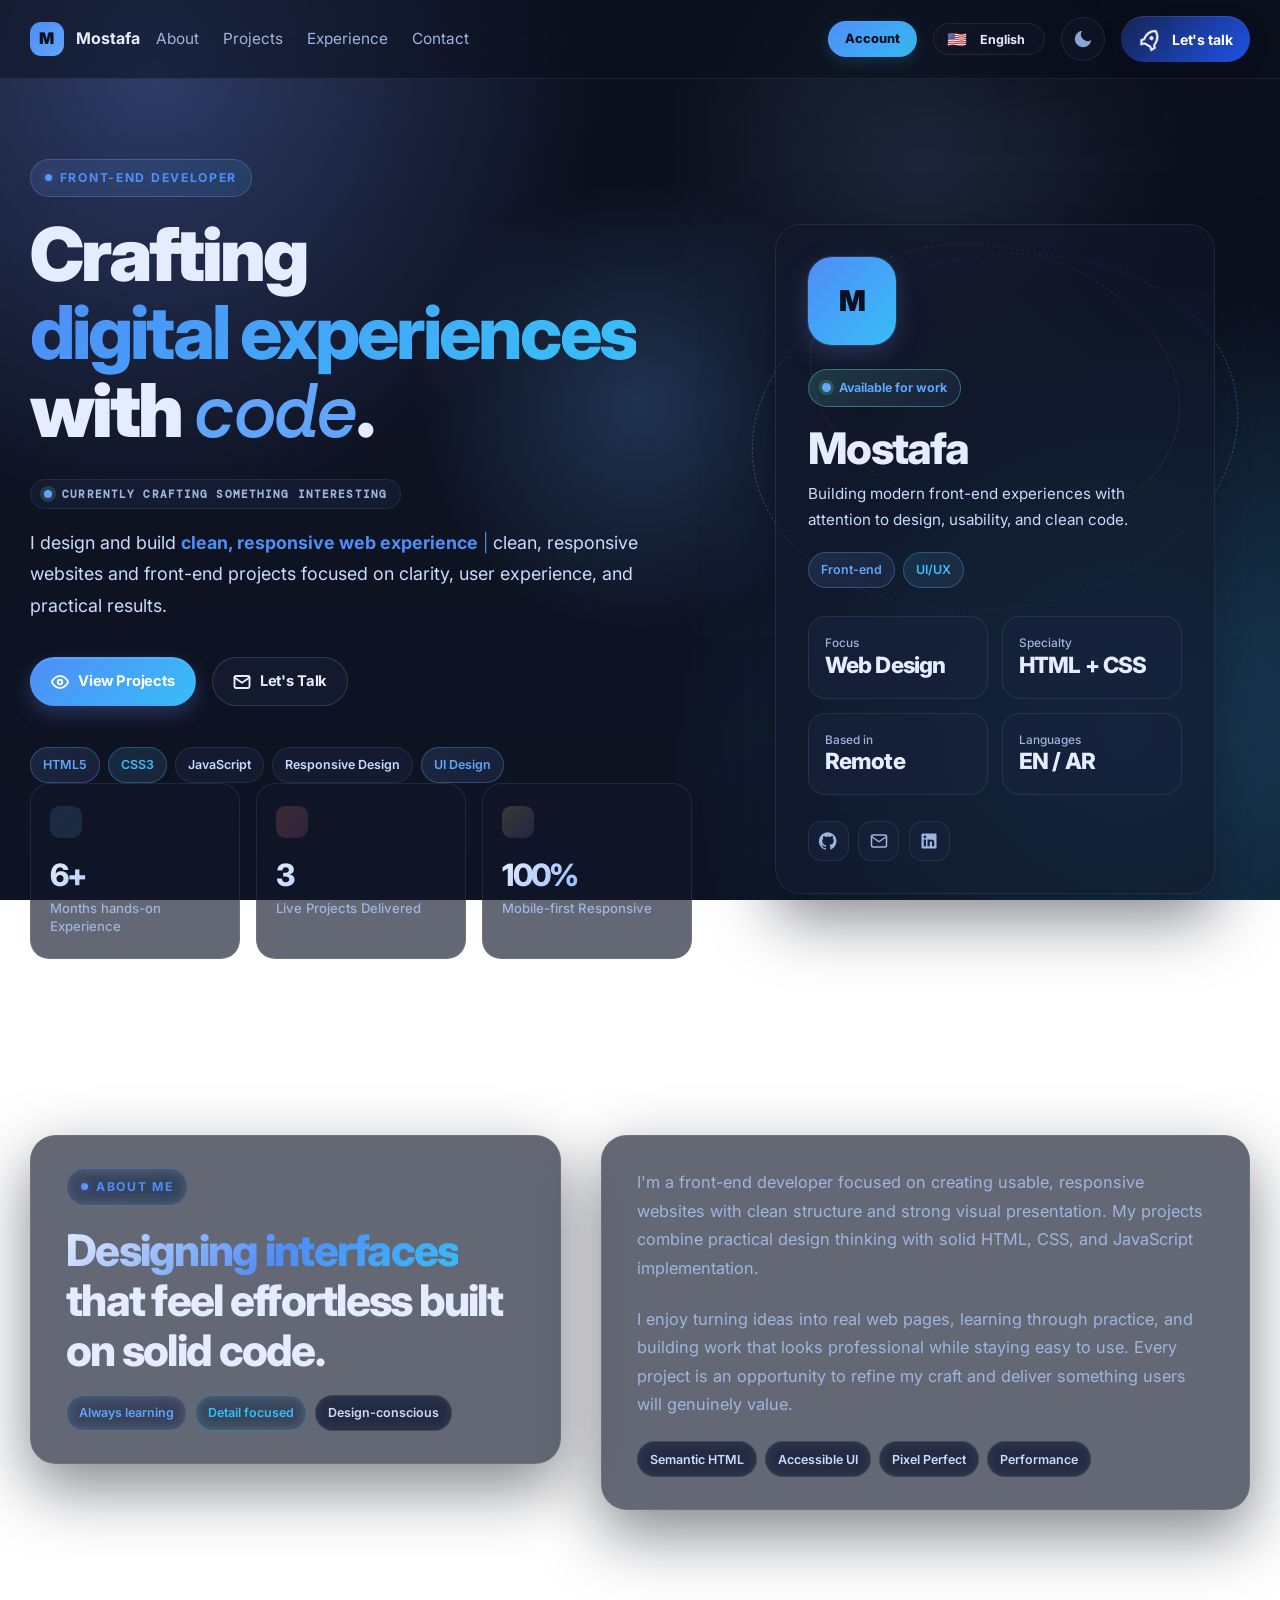
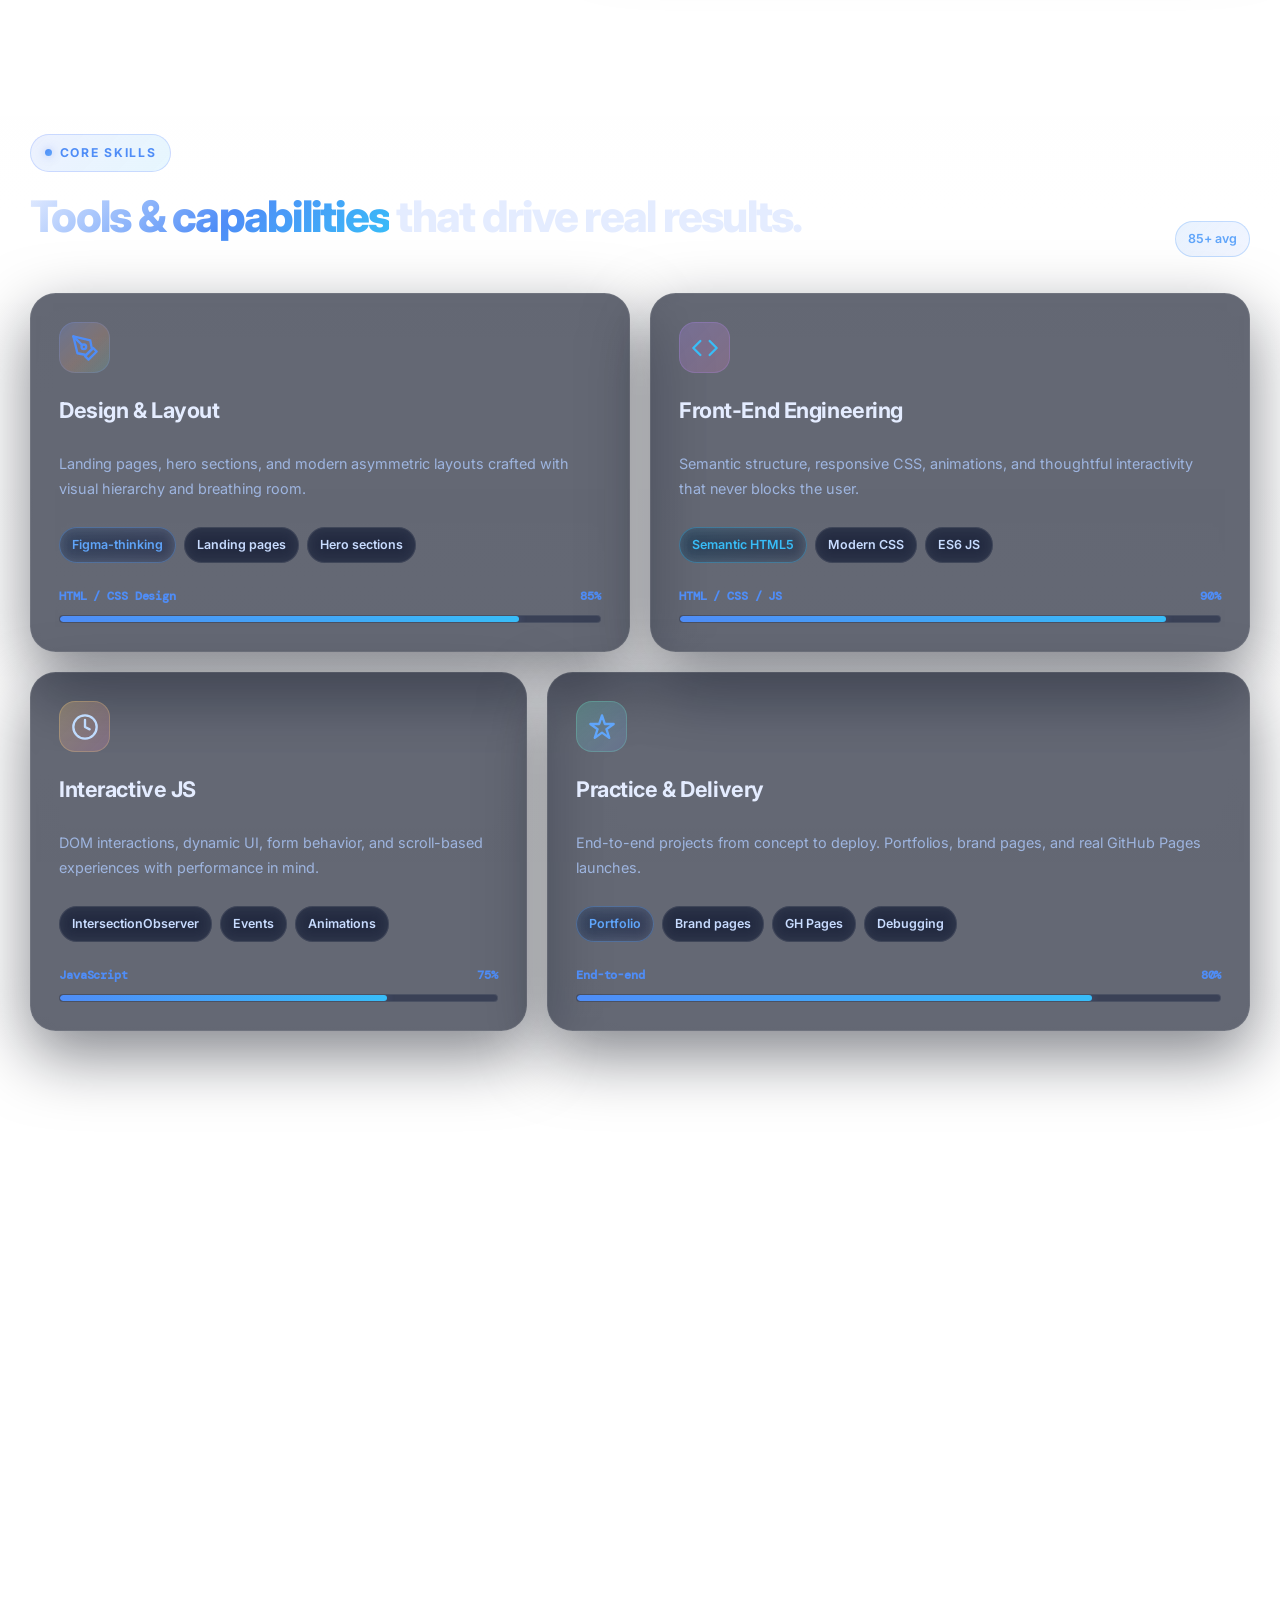
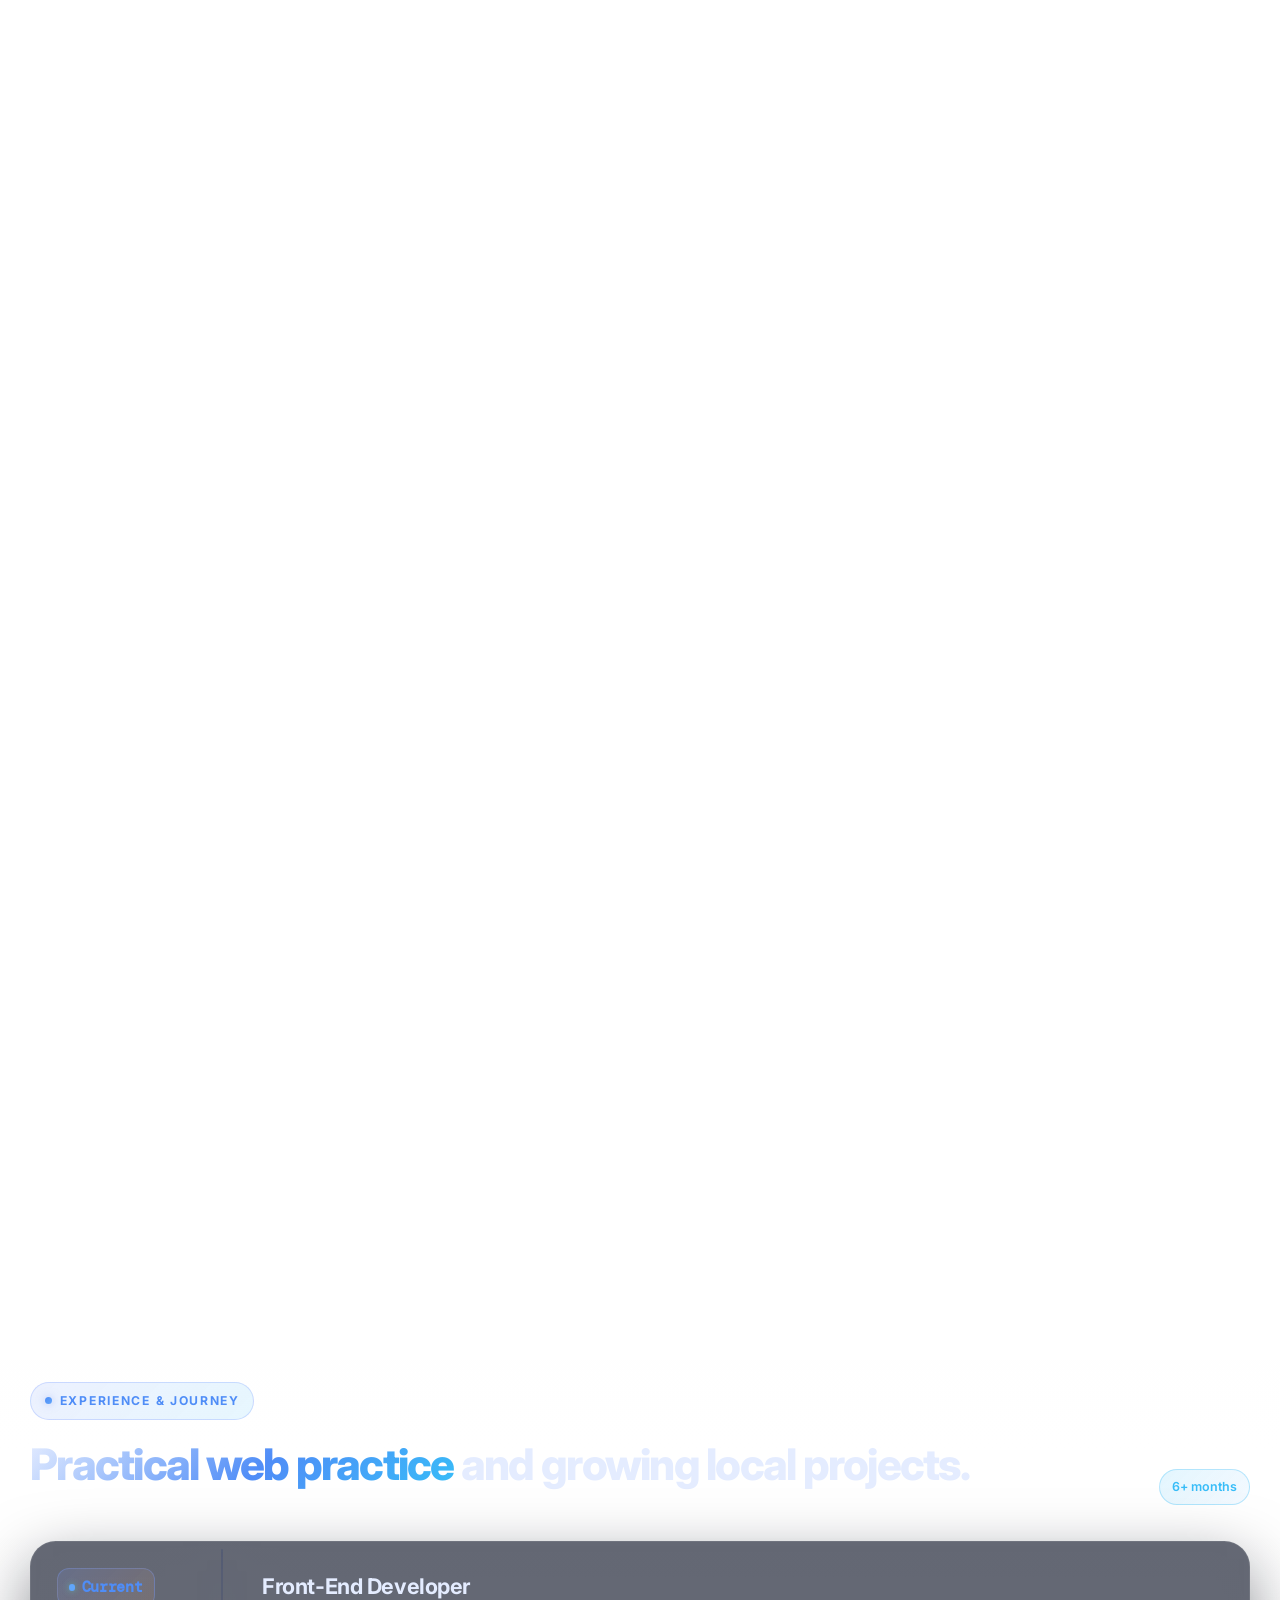
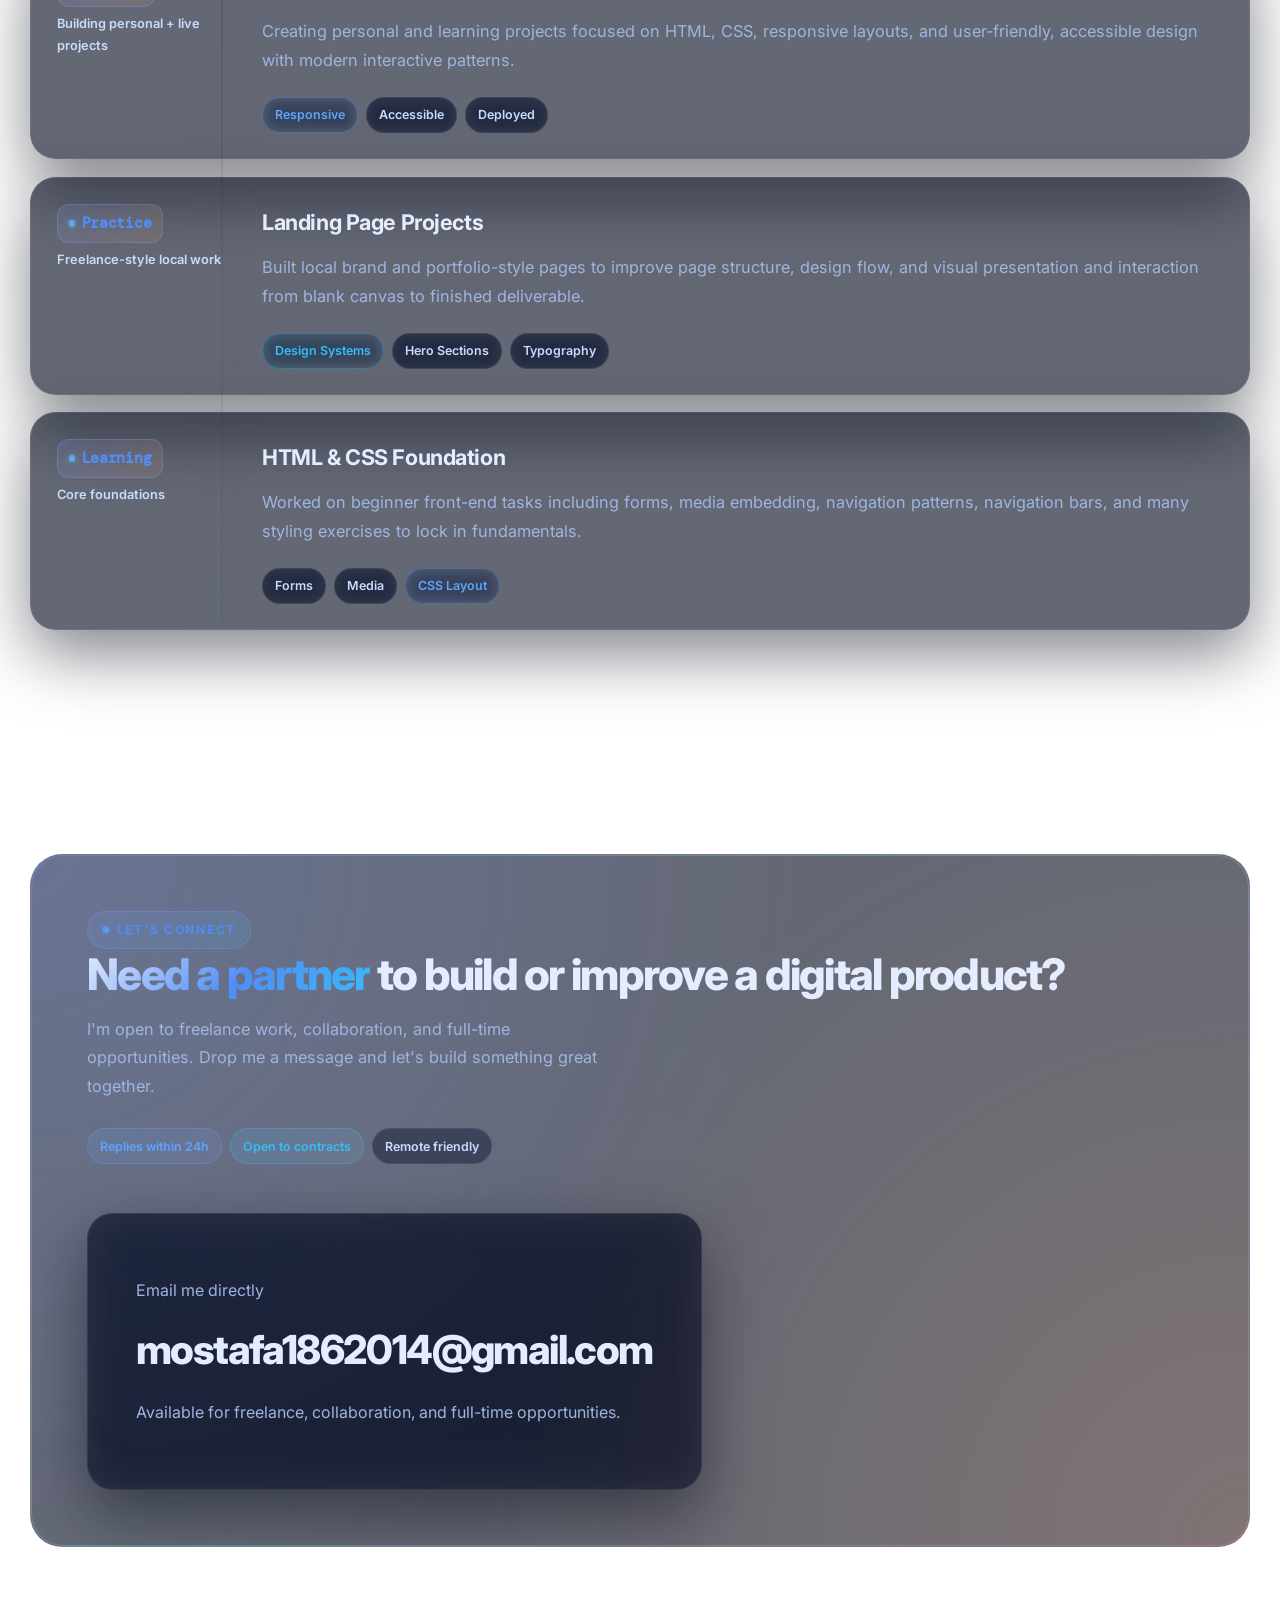
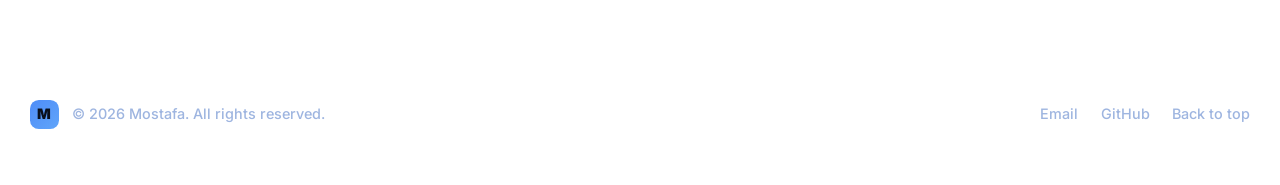
==== commit cefeed86: "Add files via upload" ====
--- a/index.html
+++ b/index.html
@@ -64,6 +64,7 @@
   <a href="contact.html">Contact</a>
 </nav>
 <div class="nav-actions">
+<a class="account-button" href="sign%20in%20and%20up.html">Account</a>
 <button class="lang-toggle-btn" id="langBtn" type="button" aria-label="Switch to Arabic" aria-pressed="false">
   <span class="flag" aria-hidden="true">🇺🇸</span>
   <span class="lang-text">عربي</span>
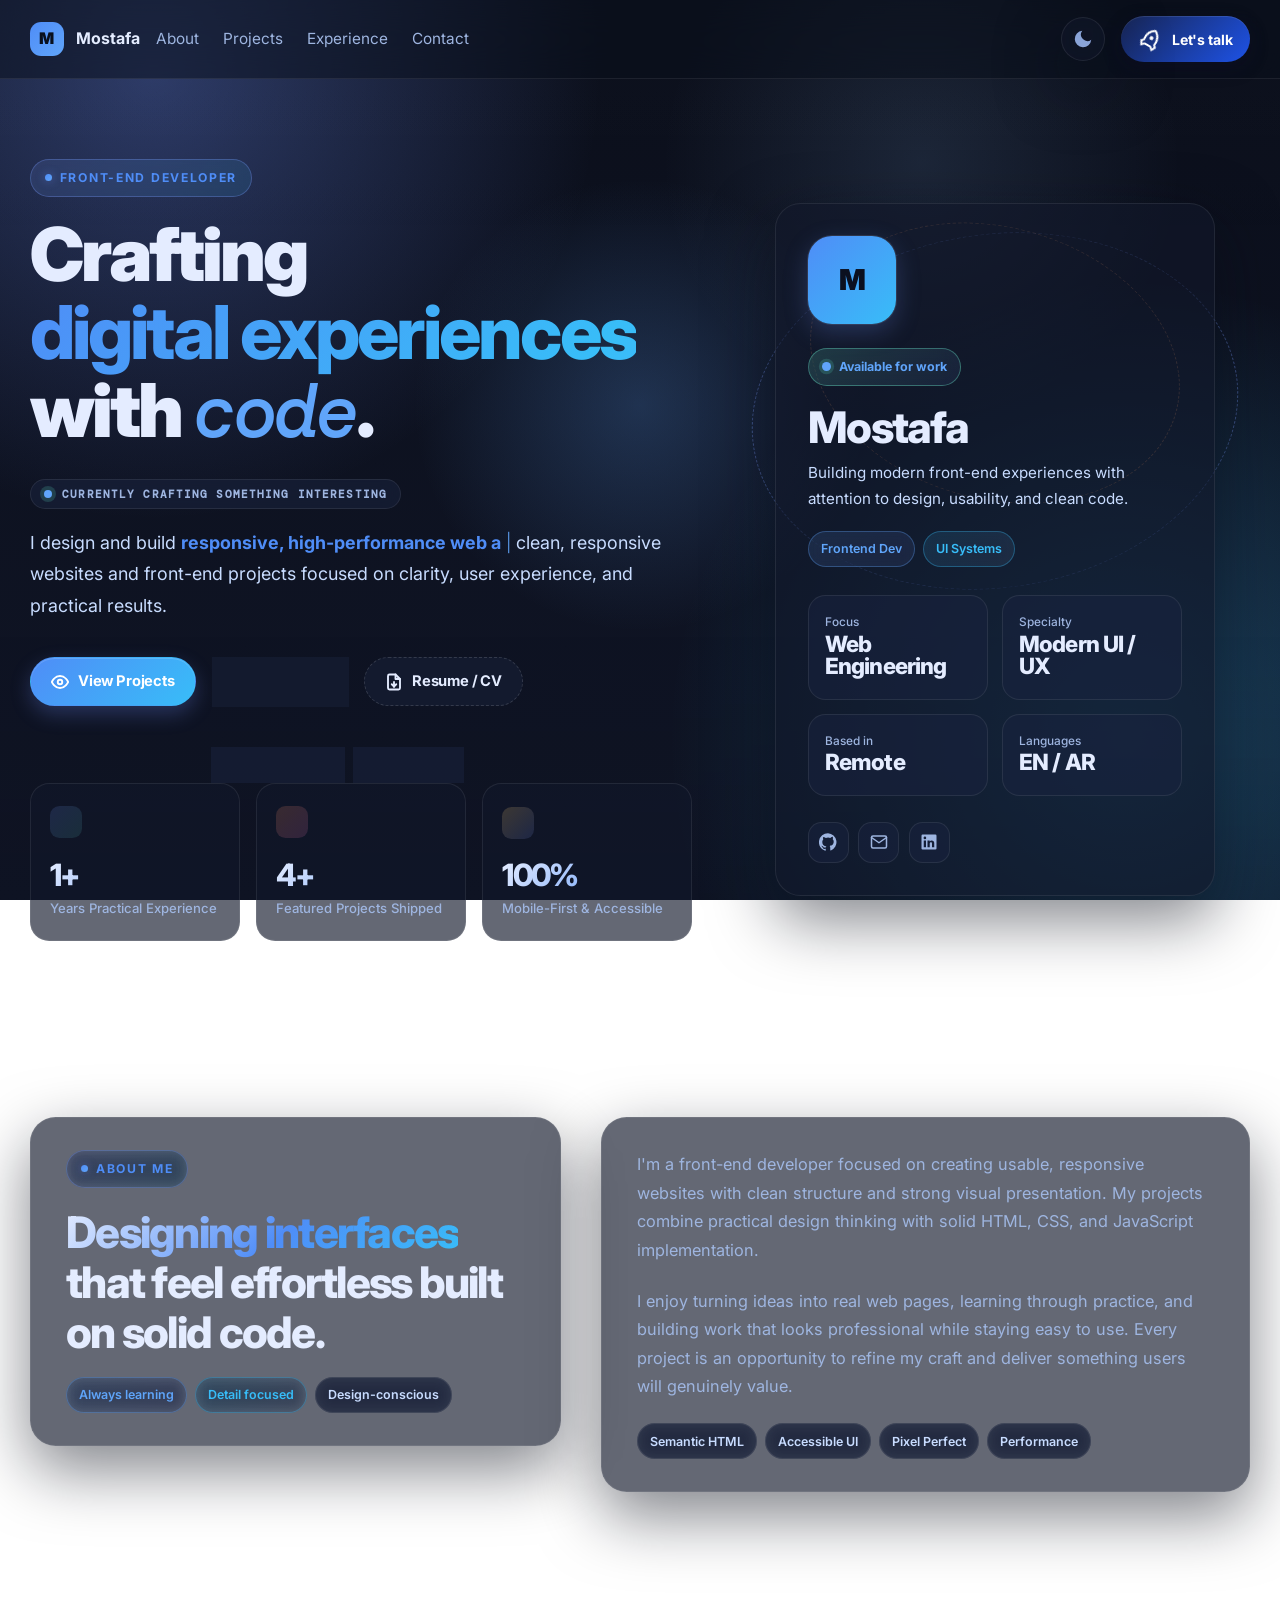
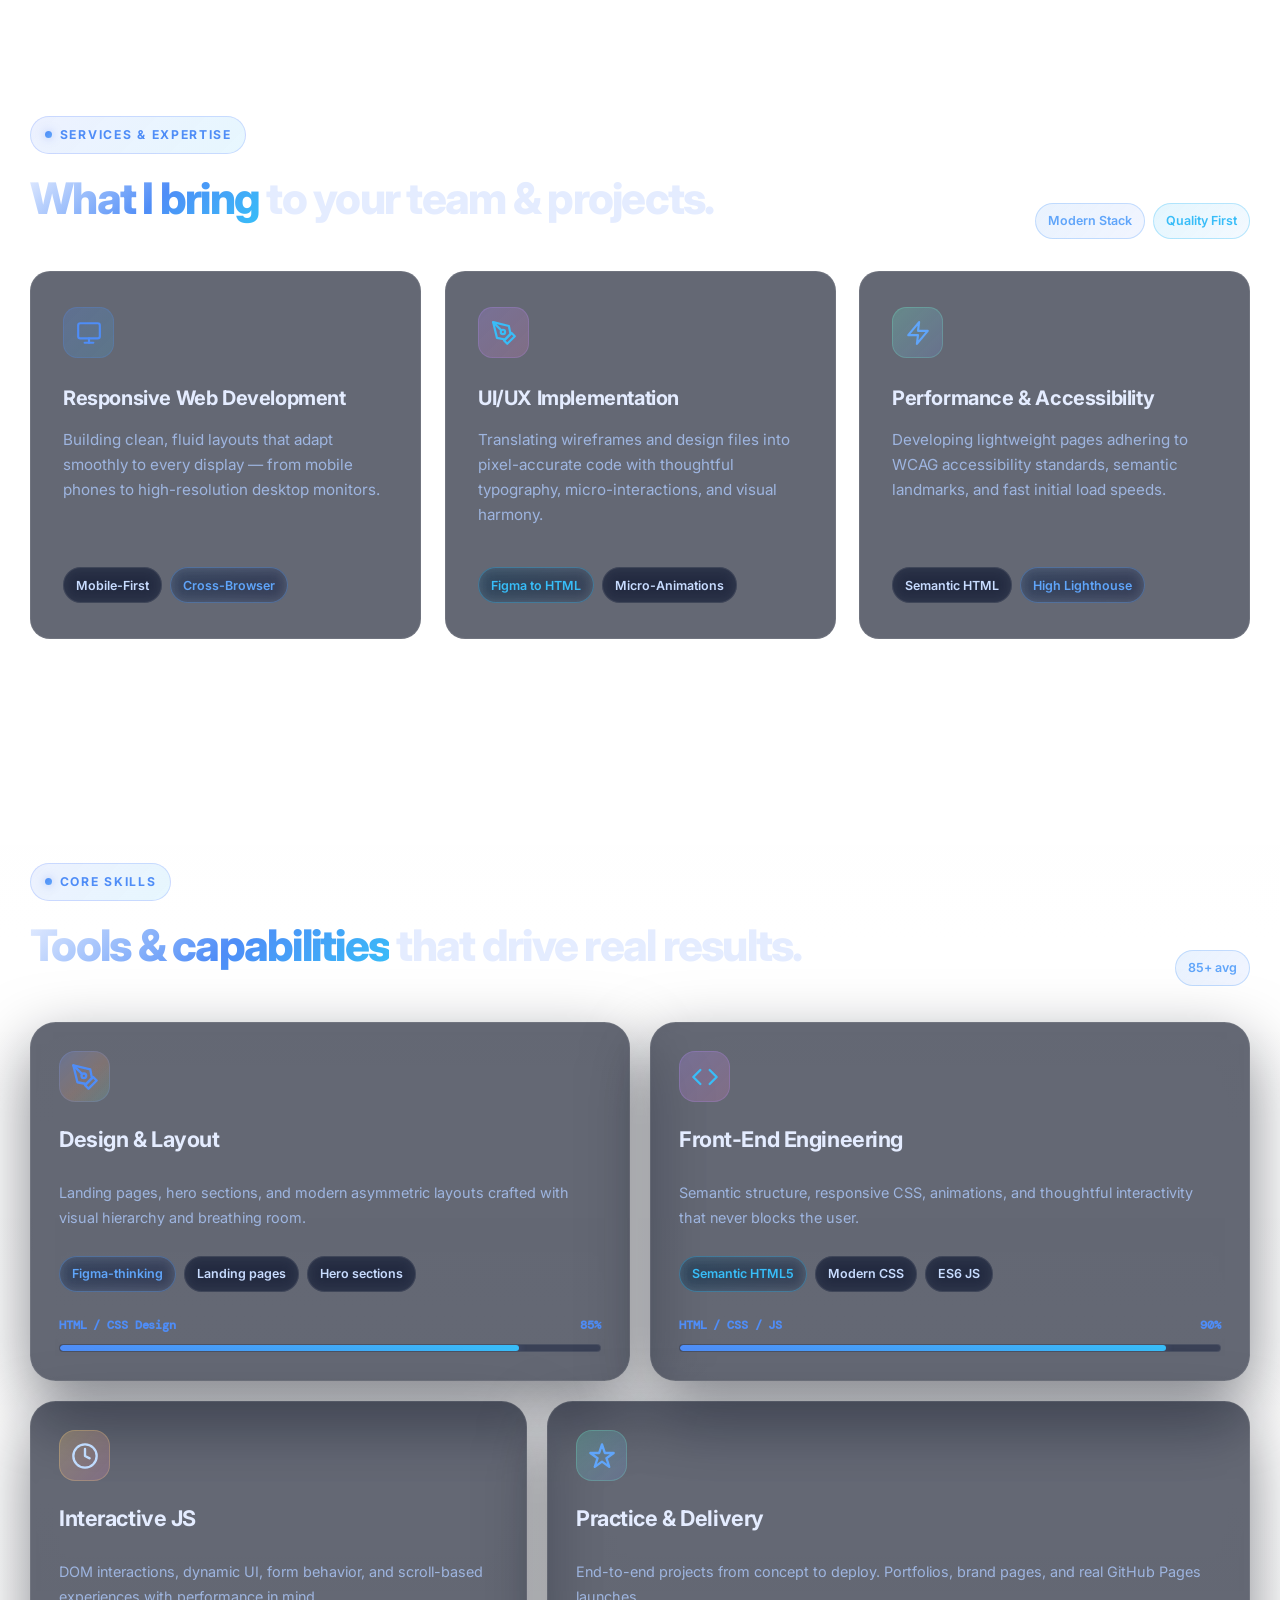
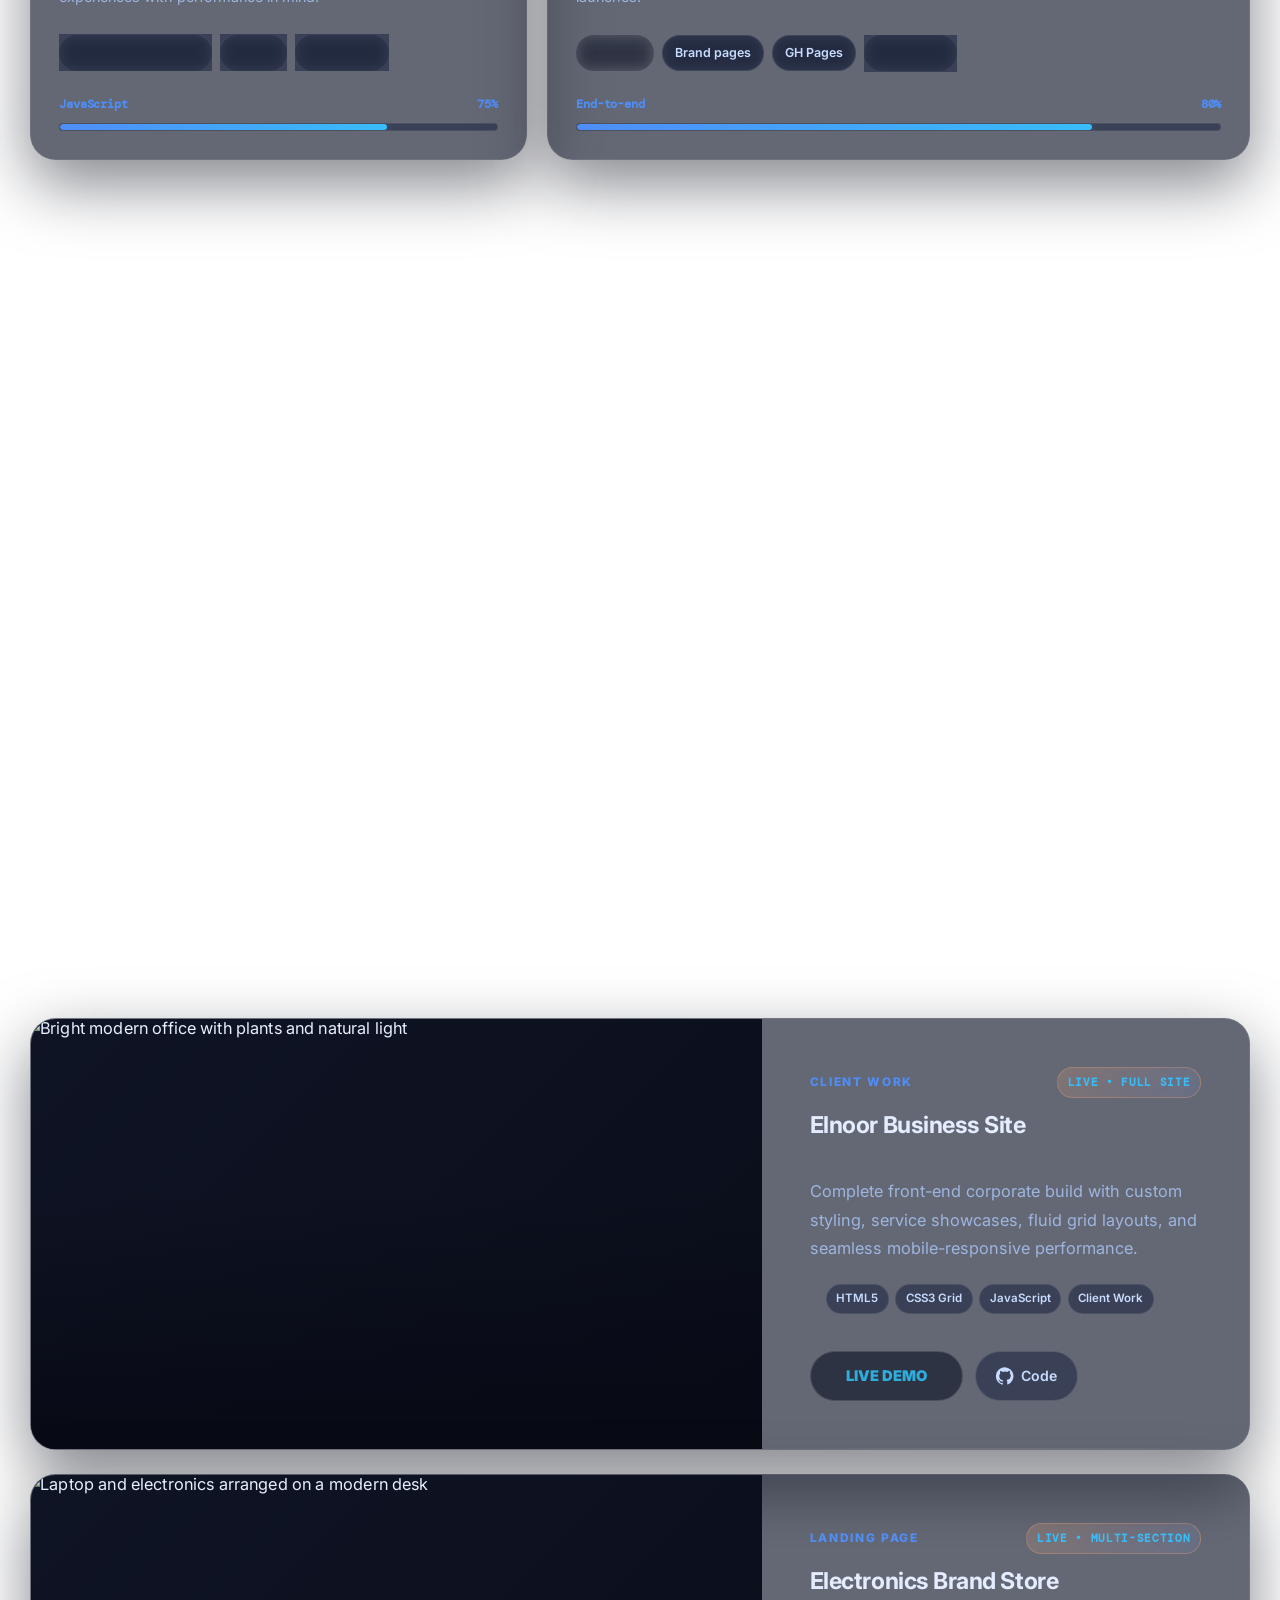
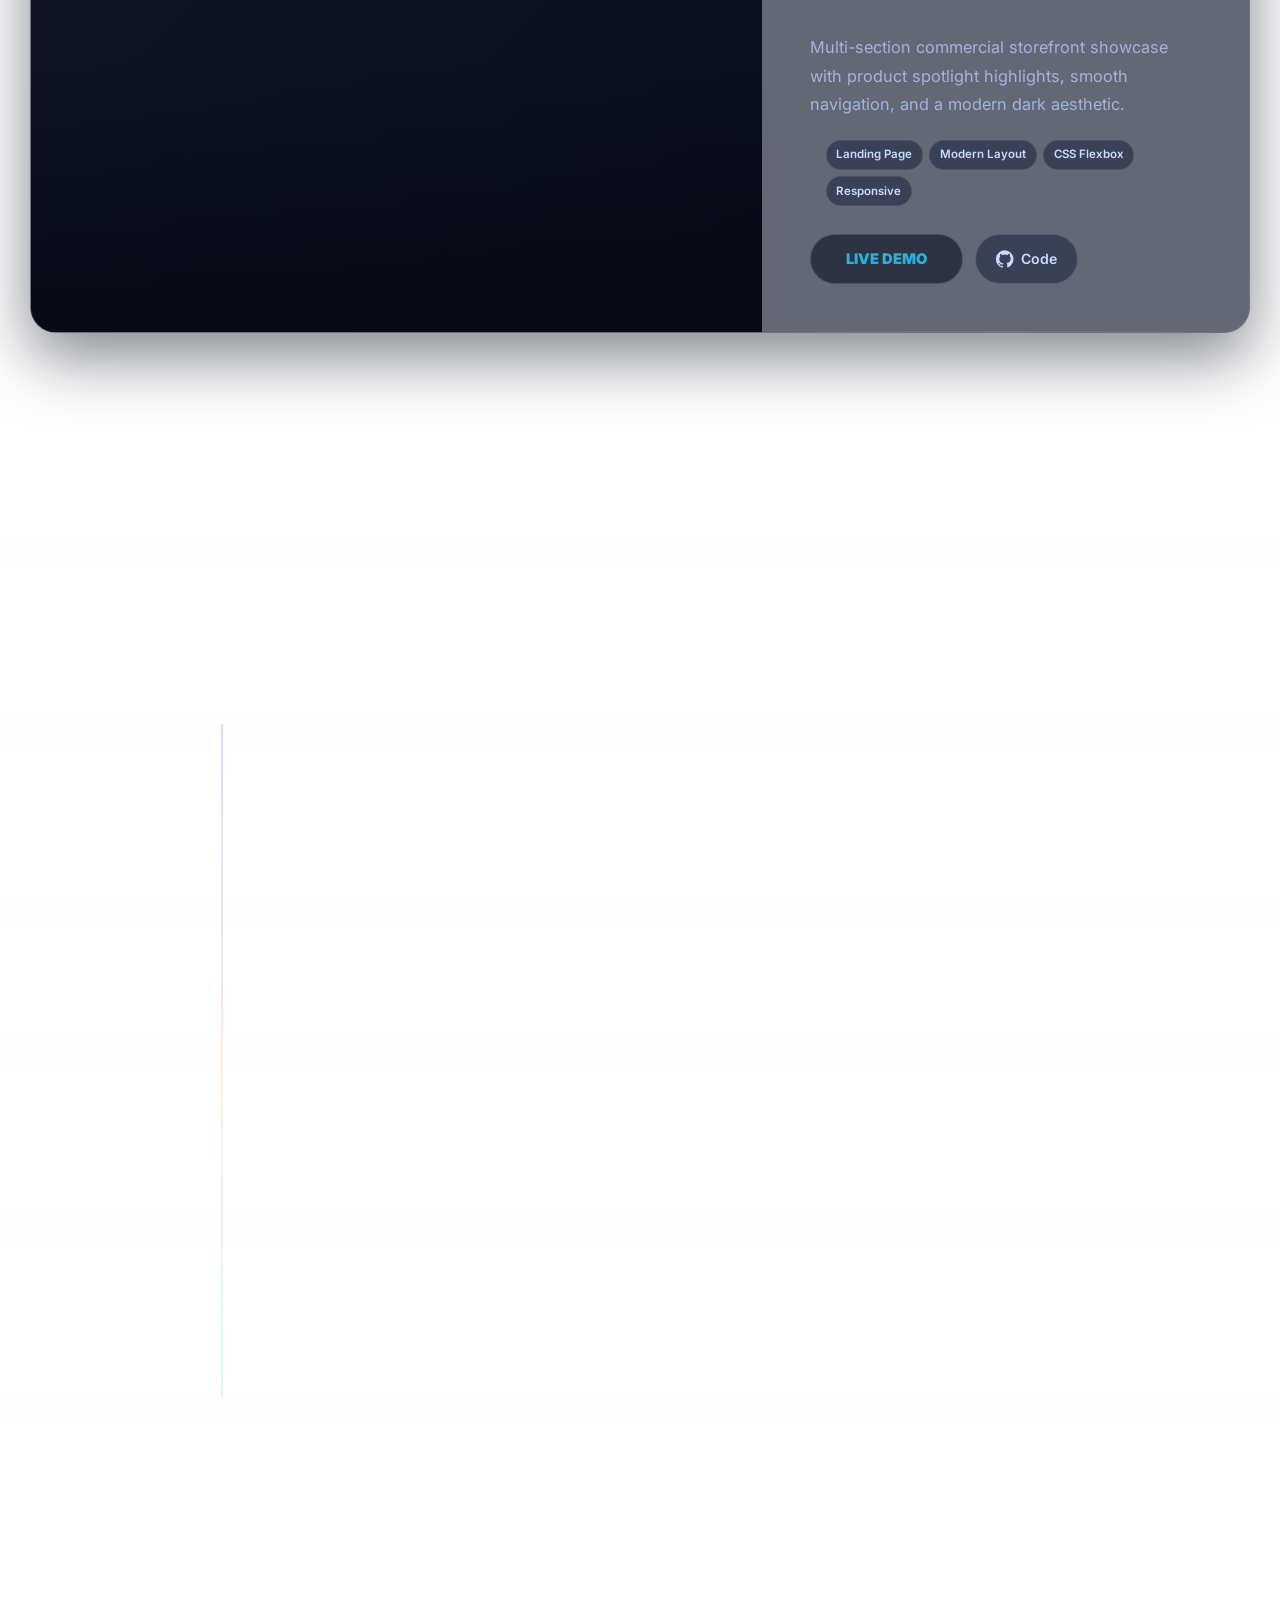
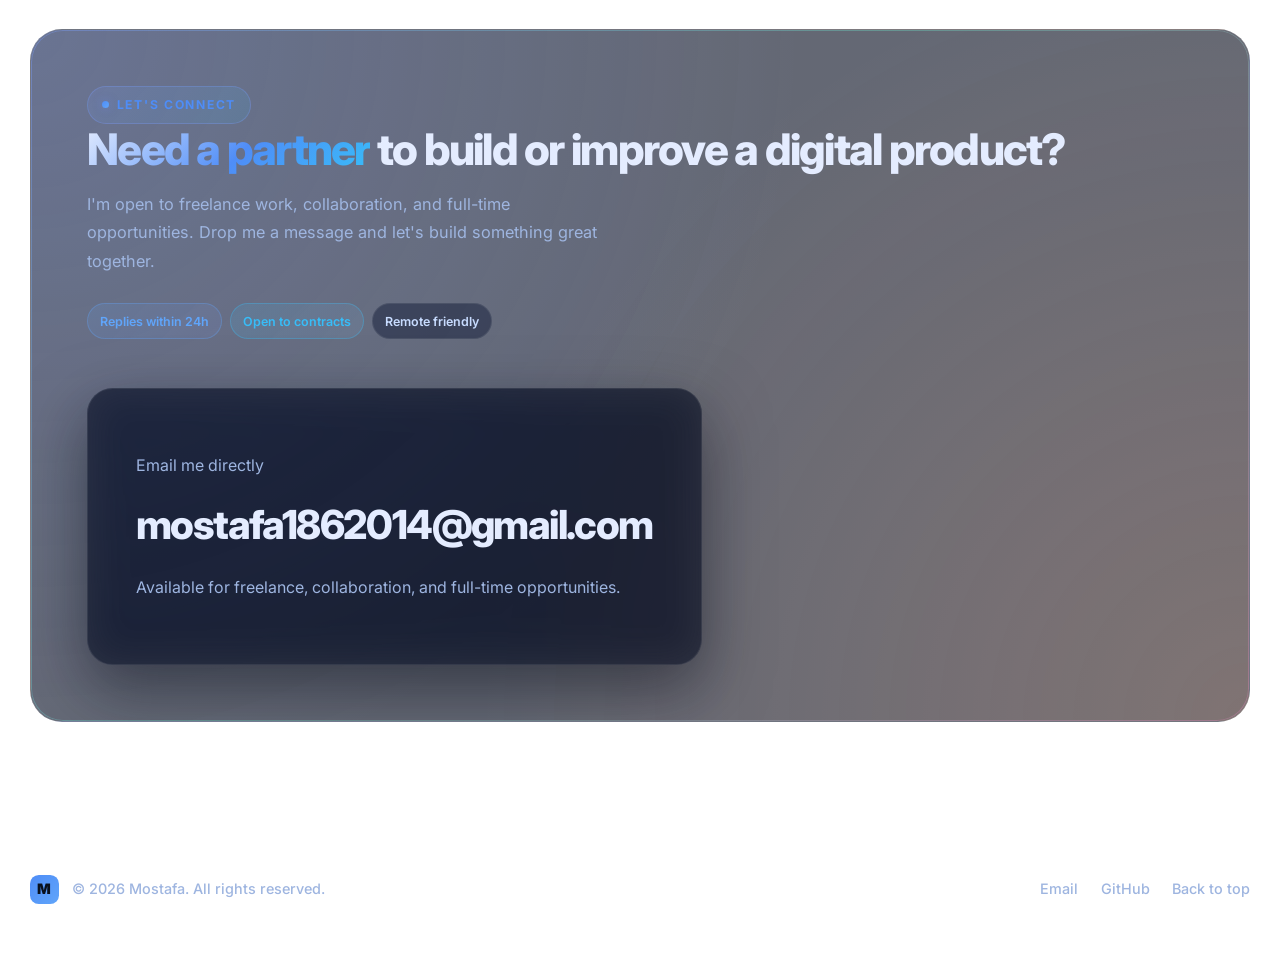
==== commit 12d19e7e: "Add files via upload" ====
--- a/index.html
+++ b/index.html
@@ -1,4 +1,4 @@
-﻿<!DOCTYPE html>
+<!DOCTYPE html>
 <html lang="en">
   <head>
     <meta charset="UTF-8" />
@@ -64,11 +64,6 @@
   <a href="contact.html">Contact</a>
 </nav>
 <div class="nav-actions">
-<a class="account-button" href="sign%20in%20and%20up.html">Account</a>
-<button class="lang-toggle-btn" id="langBtn" type="button" aria-label="Switch to Arabic" aria-pressed="false">
-  <span class="flag" aria-hidden="true">🇺🇸</span>
-  <span class="lang-text">عربي</span>
-</button>
   <button
   class="theme-toggle"
   type="button"
@@ -147,39 +142,49 @@
       <path d="M1 12s4-8 11-8 11 8 11 8-4 8-11 8-11-8-11-8z"/>
       <circle cx="12" cy="12" r="3"/>
     </svg>
-  View Projects
-</a>
-<a class="button button-secondary" href="contact.html">
-  <svg width="18" height="18" viewBox="0 0 24 24" fill="none" stroke="currentColor" stroke-width="2.5" stroke-linecap="round" stroke-linejoin="round" aria-hidden="true">
-    <path d="M4 4h16c1.1 0 2 .9 2 2v12c0 1.1-.9 2-2 2H4c-1.1 0-2-.9-2-2V6c0-1.1.9-2 2-2z"/>
-    <polyline points="22,6 12,13 2,6"/>
-  </svg>
-Let's Talk
-</a>
+    View Projects
+  </a>
+  <a class="button button-secondary" href="contact.html">
+    <svg width="18" height="18" viewBox="0 0 24 24" fill="none" stroke="currentColor" stroke-width="2.5" stroke-linecap="round" stroke-linejoin="round" aria-hidden="true">
+      <path d="M4 4h16c1.1 0 2 .9 2 2v12c0 1.1-.9 2-2 2H4c-1.1 0-2-.9-2-2V6c0-1.1.9-2 2-2z"/>
+      <polyline points="22,6 12,13 2,6"/>
+    </svg>
+    Let's Talk
+  </a>
+  <a class="button button-secondary button--resume" href="experience.html#resume" aria-label="View experience and resume">
+    <svg width="18" height="18" viewBox="0 0 24 24" fill="none" stroke="currentColor" stroke-width="2.5" stroke-linecap="round" stroke-linejoin="round" aria-hidden="true">
+      <path d="M14 2H6a2 2 0 0 0-2 2v16a2 2 0 0 0 2 2h12a2 2 0 0 0 2-2V8z"/>
+      <polyline points="14 2 14 8 20 8"/>
+      <line x1="12" y1="18" x2="12" y2="12"/>
+      <line x1="9" y1="15" x2="12" y2="18"/>
+      <line x1="15" y1="15" x2="12" y2="18"/>
+    </svg>
+    Resume / CV
+  </a>
 </div>
 <div class="chip-row reveal" aria-label="Working with">
   <span class="chip chip--accent">HTML5</span>
-  <span class="chip chip--purple">CSS3</span>
-  <span class="chip">JavaScript</span>
-  <span class="chip">Responsive Design</span>
-  <span class="chip chip--accent">UI Design</span>
+  <span class="chip chip--purple">CSS3 / Grid</span>
+  <span class="chip">JavaScript (ES6+)</span>
+  <span class="chip">Responsive UI</span>
+  <span class="chip chip--accent">Web Performance</span>
 </div>
 <ul class="mini-stats reveal" aria-label="Key professional statistics">
   <li>
     <div class="stat-badge"></div>
-    <strong>6+</strong>
-    <span>Months hands-on Experience</span>
+    <strong>1+</strong>
+    <span>Years Practical Experience</span>
   </li>
-<li>
-  <div class="stat-badge"></div>
-  <strong>3</strong>
-  <span>Live Projects Delivered</span>
-</li>
-<li>
-  <div class="stat-badge"></div>
-  <strong>100%</strong>
-  <span>Mobile-first Responsive</span>
-</li>
+  <li>
+    <div class="stat-badge"></div>
+    <strong>4+</strong>
+    <span>Featured Projects Shipped</span>
+  </li>
+  <li>
+    <div class="stat-badge"></div>
+    <strong>100%</strong>
+    <span>Mobile-First &amp; Accessible</span>
+  </li>
 </ul>
 </div>
 <div class="hero-panel reveal" aria-label="Profile summary card">
@@ -197,17 +202,17 @@
 <h2>Mostafa</h2>
 <p class="bio">Building modern front-end experiences with attention to design, usability, and clean code.</p>
 <div class="chip-row" aria-label="Tech stack">
-  <span class="chip chip--accent">Front-end</span>
-  <span class="chip chip--purple">UI/UX</span>
+  <span class="chip chip--accent">Frontend Dev</span>
+  <span class="chip chip--purple">UI Systems</span>
 </div>
 <div class="card-metrics">
   <div>
     <span>Focus</span>
-    <strong>Web Design</strong>
+    <strong>Web Engineering</strong>
   </div>
 <div>
   <span>Specialty</span>
-  <strong>HTML + CSS</strong>
+  <strong>Modern UI / UX</strong>
 </div>
 <div>
   <span>Based in</span>
@@ -272,6 +277,68 @@
 </article>
 </div>
 </section>
+<section id="services" class="services section">
+  <div class="container">
+    <div class="section-header">
+      <div class="reveal">
+        <p class="section-tag">Services &amp; Expertise</p>
+        <h2>
+          <span class="h2-gradient">What I bring</span> to your team &amp; projects.
+        </h2>
+      </div>
+      <div class="chip-row reveal" style="margin:0 0 0 auto;">
+        <span class="chip chip--accent">Modern Stack</span>
+        <span class="chip chip--purple">Quality First</span>
+      </div>
+    </div>
+    <div class="services-grid">
+      <article class="service-card reveal">
+        <div class="service-icon">
+          <svg width="26" height="26" viewBox="0 0 24 24" fill="none" stroke="currentColor" stroke-width="2" stroke-linecap="round" stroke-linejoin="round" aria-hidden="true">
+            <rect x="2" y="3" width="20" height="14" rx="2" ry="2"/>
+            <line x1="8" y1="21" x2="16" y2="21"/>
+            <line x1="12" y1="17" x2="12" y2="21"/>
+          </svg>
+        </div>
+        <h3>Responsive Web Development</h3>
+        <p>Building clean, fluid layouts that adapt smoothly to every display — from mobile phones to high-resolution desktop monitors.</p>
+        <div class="chip-row">
+          <span class="chip">Mobile-First</span>
+          <span class="chip chip--accent">Cross-Browser</span>
+        </div>
+      </article>
+      <article class="service-card reveal">
+        <div class="service-icon" style="background:linear-gradient(135deg, rgba(180, 139, 255, 0.24), rgba(255, 138, 209, 0.18)); color: var(--secondary); box-shadow: inset 0 0 0 1px rgba(180, 139, 255, 0.22);">
+          <svg width="26" height="26" viewBox="0 0 24 24" fill="none" stroke="currentColor" stroke-width="2" stroke-linecap="round" stroke-linejoin="round" aria-hidden="true">
+            <path d="M12 19l7-7 3 3-7 7-3-3z"/>
+            <path d="M18 13l-1.5-7.5L2 2l3.5 14.5L13 18l5-5z"/>
+            <path d="M2 2l7.586 7.586"/>
+            <circle cx="11" cy="11" r="2"/>
+          </svg>
+        </div>
+        <h3>UI/UX Implementation</h3>
+        <p>Translating wireframes and design files into pixel-accurate code with thoughtful typography, micro-interactions, and visual harmony.</p>
+        <div class="chip-row">
+          <span class="chip chip--purple">Figma to HTML</span>
+          <span class="chip">Micro-Animations</span>
+        </div>
+      </article>
+      <article class="service-card reveal">
+        <div class="service-icon" style="background:linear-gradient(135deg, rgba(110, 243, 209, 0.24), rgba(124, 157, 255, 0.18)); color: var(--accent); box-shadow: inset 0 0 0 1px rgba(110, 243, 209, 0.22);">
+          <svg width="26" height="26" viewBox="0 0 24 24" fill="none" stroke="currentColor" stroke-width="2" stroke-linecap="round" stroke-linejoin="round" aria-hidden="true">
+            <polygon points="13 2 3 14 12 14 11 22 21 10 12 10 13 2"/>
+          </svg>
+        </div>
+        <h3>Performance &amp; Accessibility</h3>
+        <p>Developing lightweight pages adhering to WCAG accessibility standards, semantic landmarks, and fast initial load speeds.</p>
+        <div class="chip-row">
+          <span class="chip">Semantic HTML</span>
+          <span class="chip chip--accent">High Lighthouse</span>
+        </div>
+      </article>
+    </div>
+  </div>
+</section>
 <section id="skills" class="skills section section-alt">
   <div class="container">
     <div class="section-header" style="align-items:end;">
@@ -411,72 +478,94 @@
     <div class="project-visual">
       <img class="project-photo" src="https://images.unsplash.com/photo-1519817650390-64a93db51149?auto=format&fit=crop&w=1400&q=85" alt="Open Quran beside prayer beads" loading="lazy" />
     </div>
-  <div class="project-content">
-    <div class="project-meta">
-      <span>Islamic / Reading</span>
-      <span>Live  114 Surahs</span>
-    </div>
-  <h3>Quran Reader</h3>
-  <p>
-  A beautifully simple, readable Quran reader with all 114 surahs. Clean typography, easy navigation, and focused interface built for long reading sessions.
-</p>
-<ul class="project-tags">
-  <li>HTML5</li>
-  <li>CSS3</li>
-  <li>JavaScript</li>
-  <li>Responsive</li>
-</ul>
-<button class="btn-17" type="button" onclick="window.open('https://mostafa-bot1.github.io/Quran/', '_blank', 'noopener,noreferrer')">
-  <span class="text-container"><span class="text">View Project</span></span>
-</button>
-</div>
-</article>
-<article class="project-card reveal">
-  <div class="project-visual">
-    <img class="project-photo" src="https://images.unsplash.com/photo-1496181133206-80ce9b88a853?auto=format&fit=crop&w=1200&q=85" alt="Laptop and electronics arranged on a modern desk" loading="lazy" />
-  </div>
-<div class="project-content">
-  <div class="project-meta">
-    <span> Brand</span>
-    <span>Live  Multi-section</span>
-  </div>
-<h3>Electronics Store</h3>
-<p>
-Multi-section marketing site for a brand-style agency with navigation, services, work showcase and contact sections.
-</p>
-<ul class="project-tags">
-  <li>Landing Page</li>
-  <li>Layout</li>
-  <li>Responsive</li>
-</ul>
-<button class="btn-17" type="button" onclick="window.open('https://mostafa-bot1.github.io/', '_blank', 'noopener,noreferrer')">
-  <span class="text-container"><span class="text">View Project</span></span>
-</button>
-</div>
-</article>
-<article class="project-card reveal">
-  <div class="project-visual">
-    <img class="project-photo" src="https://images.unsplash.com/photo-1497366754035-f200968a6e72?auto=format&fit=crop&w=1200&q=85" alt="Bright modern office with plants and natural light" loading="lazy" />
-  </div>
-<div class="project-content">
-  <div class="project-meta">
-    <span>Business Site</span>
-    <span>Live  Full Site</span>
-  </div>
-<h3>Elnoor</h3>
-<p>
-Complete front-end build with custom styling and layout, fully custom layout, animations and interactivity.
-</p>
-<ul class="project-tags">
-  <li>HTML5</li>
-  <li>CSS3</li>
-  <li>JavaScript</li>
-</ul>
-<button class="btn-17" type="button" onclick="window.open('https://mostafa-bot1.github.io/elnoor/', '_blank', 'noopener,noreferrer')">
-  <span class="text-container"><span class="text">View Project</span></span>
-</button>
-</div>
-</article>
+    <div class="project-content">
+      <div class="project-meta">
+        <span>Web Application</span>
+        <span>Live &bull; 114 Surahs</span>
+      </div>
+      <h3>Quran Reader</h3>
+      <p>A beautifully simple, readable Quran web application with all 114 surahs. Clean typography, surah navigation, bookmarking, and focused interface built for long reading sessions.</p>
+      <ul class="project-tags">
+        <li>HTML5</li>
+        <li>CSS3</li>
+        <li>JavaScript ES6</li>
+        <li>Responsive</li>
+      </ul>
+      <div class="project-actions">
+        <a class="btn-17" href="https://mostafa-bot1.github.io/Quran/" target="_blank" rel="noopener noreferrer">
+          <span class="text-container"><span class="text">Live Demo</span></span>
+        </a>
+        <a class="project-code-btn" href="https://github.com/mostafa-bot1/Quran" target="_blank" rel="noopener noreferrer" aria-label="View Quran Reader source code on GitHub">
+          <svg width="18" height="18" viewBox="0 0 24 24" fill="currentColor" aria-hidden="true">
+            <path d="M12 .3a12 12 0 0 0-3.8 23.4c.6.1.8-.3.8-.6v-2c-3.3.7-4-1.6-4-1.6-.6-1.4-1.4-1.8-1.4-1.8-1.1-.7.1-.7.1-.7 1.2.1 1.9 1.2 1.9 1.2 1 1.8 2.8 1.3 3.5 1 .1-.8.4-1.3.8-1.6-2.7-.3-5.5-1.3-5.5-6 0-1.2.5-2.3 1.3-3.1-.2-.4-.6-1.6 0-3.2 0 0 1-.3 3.4 1.2a11.5 11.5 0 0 1 6 0C17.3 4.7 18.3 5 18.3 5c.6 1.6.2 2.8 0 3.2.9.8 1.3 1.9 1.3 3.2 0 4.6-2.8 5.6-5.5 5.9.5.4.9 1 .9 2.2v3.3c0 .3.1.7.8.6A12 12 0 0 0 12 .3"/>
+          </svg>
+          <span>Code</span>
+        </a>
+      </div>
+    </div>
+  </article>
+
+  <article class="project-card reveal">
+    <div class="project-visual">
+      <img class="project-photo" src="https://images.unsplash.com/photo-1497366754035-f200968a6e72?auto=format&fit=crop&w=1200&q=85" alt="Bright modern office with plants and natural light" loading="lazy" />
+    </div>
+    <div class="project-content">
+      <div class="project-meta">
+        <span>Client Work</span>
+        <span>Live &bull; Full Site</span>
+      </div>
+      <h3>Elnoor Business Site</h3>
+      <p>Complete front-end corporate build with custom styling, service showcases, fluid grid layouts, and seamless mobile-responsive performance.</p>
+      <ul class="project-tags">
+        <li>HTML5</li>
+        <li>CSS3 Grid</li>
+        <li>JavaScript</li>
+        <li>Client Work</li>
+      </ul>
+      <div class="project-actions">
+        <a class="btn-17" href="https://mostafa-bot1.github.io/elnoor/" target="_blank" rel="noopener noreferrer">
+          <span class="text-container"><span class="text">Live Demo</span></span>
+        </a>
+        <a class="project-code-btn" href="https://github.com/mostafa-bot1/elnoor" target="_blank" rel="noopener noreferrer" aria-label="View Elnoor source code on GitHub">
+          <svg width="18" height="18" viewBox="0 0 24 24" fill="currentColor" aria-hidden="true">
+            <path d="M12 .3a12 12 0 0 0-3.8 23.4c.6.1.8-.3.8-.6v-2c-3.3.7-4-1.6-4-1.6-.6-1.4-1.4-1.8-1.4-1.8-1.1-.7.1-.7.1-.7 1.2.1 1.9 1.2 1.9 1.2 1 1.8 2.8 1.3 3.5 1 .1-.8.4-1.3.8-1.6-2.7-.3-5.5-1.3-5.5-6 0-1.2.5-2.3 1.3-3.1-.2-.4-.6-1.6 0-3.2 0 0 1-.3 3.4 1.2a11.5 11.5 0 0 1 6 0C17.3 4.7 18.3 5 18.3 5c.6 1.6.2 2.8 0 3.2.9.8 1.3 1.9 1.3 3.2 0 4.6-2.8 5.6-5.5 5.9.5.4.9 1 .9 2.2v3.3c0 .3.1.7.8.6A12 12 0 0 0 12 .3"/>
+          </svg>
+          <span>Code</span>
+        </a>
+      </div>
+    </div>
+  </article>
+
+  <article class="project-card reveal">
+    <div class="project-visual">
+      <img class="project-photo" src="https://images.unsplash.com/photo-1496181133206-80ce9b88a853?auto=format&fit=crop&w=1200&q=85" alt="Laptop and electronics arranged on a modern desk" loading="lazy" />
+    </div>
+    <div class="project-content">
+      <div class="project-meta">
+        <span>Landing Page</span>
+        <span>Live &bull; Multi-section</span>
+      </div>
+      <h3>Electronics Brand Store</h3>
+      <p>Multi-section commercial storefront showcase with product spotlight highlights, smooth navigation, and a modern dark aesthetic.</p>
+      <ul class="project-tags">
+        <li>Landing Page</li>
+        <li>Modern Layout</li>
+        <li>CSS Flexbox</li>
+        <li>Responsive</li>
+      </ul>
+      <div class="project-actions">
+        <a class="btn-17" href="https://mostafa-bot1.github.io/" target="_blank" rel="noopener noreferrer">
+          <span class="text-container"><span class="text">Live Demo</span></span>
+        </a>
+        <a class="project-code-btn" href="https://github.com/mostafa-bot1" target="_blank" rel="noopener noreferrer" aria-label="View Electronics Store source code on GitHub">
+          <svg width="18" height="18" viewBox="0 0 24 24" fill="currentColor" aria-hidden="true">
+            <path d="M12 .3a12 12 0 0 0-3.8 23.4c.6.1.8-.3.8-.6v-2c-3.3.7-4-1.6-4-1.6-.6-1.4-1.4-1.8-1.4-1.8-1.1-.7.1-.7.1-.7 1.2.1 1.9 1.2 1.9 1.2 1 1.8 2.8 1.3 3.5 1 .1-.8.4-1.3.8-1.6-2.7-.3-5.5-1.3-5.5-6 0-1.2.5-2.3 1.3-3.1-.2-.4-.6-1.6 0-3.2 0 0 1-.3 3.4 1.2a11.5 11.5 0 0 1 6 0C17.3 4.7 18.3 5 18.3 5c.6 1.6.2 2.8 0 3.2.9.8 1.3 1.9 1.3 3.2 0 4.6-2.8 5.6-5.5 5.9.5.4.9 1 .9 2.2v3.3c0 .3.1.7.8.6A12 12 0 0 0 12 .3"/>
+          </svg>
+          <span>Code</span>
+        </a>
+      </div>
+    </div>
+  </article>
 </div>
 </div>
 </section>
@@ -489,55 +578,56 @@
           <span class="h2-gradient">Practical web practice</span> and growing local projects.</h2>
       </div>
     <div class="chip-row reveal" style="margin:0 0 0 auto;">
-      <span class="chip chip--purple"> 6+ months</span>
+      <span class="chip chip--purple"> 1+ Years Exp</span>
     </div>
 </div>
 <div class="timeline">
   <article class="timeline-item reveal">
     <div>
-      <span class="timeline-year">Current</span>
-      <span class="timeline-role">Building personal + live projects</span>
-    </div>
-  <div>
-    <h3>Front-End Developer</h3>
-    <p>Creating personal and learning projects focused on HTML, CSS, responsive layouts, and user-friendly, accessible design with modern interactive patterns.</p>
-    <div class="chip-row">
-      <span class="chip chip--accent">Responsive</span>
-      <span class="chip">Accessible</span>
-      <span class="chip">Deployed</span>
-    </div>
-</div>
-</article>
-<article class="timeline-item reveal">
-  <div>
-    <span class="timeline-year">Practice</span>
-    <span class="timeline-role">Freelance-style local work</span>
-  </div>
-<div>
-  <h3>Landing Page Projects</h3>
-  <p>Built local brand and portfolio-style pages to improve page structure, design flow, and visual presentation and interaction from blank canvas to finished deliverable.</p>
-  <div class="chip-row">
-    <span class="chip chip--purple">Design Systems</span>
-    <span class="chip">Hero Sections</span>
-    <span class="chip">Typography</span>
-  </div>
-</div>
-</article>
-<article class="timeline-item reveal">
-  <div>
-    <span class="timeline-year">Learning</span>
-    <span class="timeline-role">Core foundations</span>
-  </div>
-<div>
-  <h3>HTML &amp; CSS Foundation</h3>
-  <p>Worked on beginner front-end tasks including forms, media embedding, navigation patterns, navigation bars, and many styling exercises to lock in fundamentals.</p>
-  <div class="chip-row">
-    <span class="chip">Forms</span>
-    <span class="chip">Media</span>
-    <span class="chip chip--accent">CSS Layout</span>
-  </div>
-</div>
-</article>
+      <span class="timeline-year">Present</span>
+      <span class="timeline-role">Modern Web Apps &amp; Production UI</span>
+    </div>
+    <div>
+      <h3>Front-End Developer</h3>
+      <p>Building responsive, accessible web applications and multi-page websites with semantic HTML5, modern CSS3, and ES6+ JavaScript. Focusing on performance, cross-browser consistency, and polished user experiences.</p>
+      <div class="chip-row">
+        <span class="chip chip--accent">Responsive</span>
+        <span class="chip">Accessible</span>
+        <span class="chip">ES6+</span>
+        <span class="chip chip--purple">UI / UX</span>
+      </div>
+    </div>
+  </article>
+  <article class="timeline-item reveal">
+    <div>
+      <span class="timeline-year">Recent</span>
+      <span class="timeline-role">Freelance &amp; Client Solutions</span>
+    </div>
+    <div>
+      <h3>Landing Pages &amp; Business Sites</h3>
+      <p>Shipped complete business sites (such as Elnoor) and client brand pages. Engineered custom responsive layouts from wireframes to deployment with clean typography and fluid animations.</p>
+      <div class="chip-row">
+        <span class="chip chip--purple">Design Systems</span>
+        <span class="chip">Client Delivery</span>
+        <span class="chip">Mobile-First</span>
+      </div>
+    </div>
+  </article>
+  <article class="timeline-item reveal">
+    <div>
+      <span class="timeline-year">Foundations</span>
+      <span class="timeline-role">Core Web Standards</span>
+    </div>
+    <div>
+      <h3>HTML5, CSS3 &amp; JavaScript Mastery</h3>
+      <p>Deep dive into modern layout models (Flexbox, CSS Grid), accessible document semantics, DOM manipulation, asynchronous fetching, and Git version control.</p>
+      <div class="chip-row">
+        <span class="chip">Semantic HTML</span>
+        <span class="chip">CSS Grid</span>
+        <span class="chip chip--accent">Git Workflow</span>
+      </div>
+    </div>
+  </article>
 </div>
 </div>
 </section>
--- a/styles.css
+++ b/styles.css
@@ -1079,52 +1079,6 @@
 .account-button:focus-visible {
   outline: 2px solid var(--primary);
   outline-offset: 2px;
-}
-
-.lang-toggle-btn {
-  background: var(--panel);
-  color: var(--ink);
-  border: 1px solid var(--line);
-  padding: 0.42rem 0.8rem;
-  border-radius: 999px;
-  font-family: inherit;
-  font-size: 0.78rem;
-  font-weight: 700;
-  cursor: pointer;
-  display: inline-flex;
-  align-items: center;
-  gap: 0.45rem;
-  box-shadow: var(--shadow);
-  backdrop-filter: blur(10px);
-  transition: transform 0.25s ease, border-color 0.25s ease, background 0.25s ease, color 0.25s ease, box-shadow 0.25s ease;
-}
-
-.lang-toggle-btn:hover,
-.lang-toggle-btn:focus-visible {
-  background: var(--panel-strong);
-  border-color: var(--primary);
-  color: var(--primary);
-  transform: translateY(-1px);
-  box-shadow: 0 0.4rem 1.2rem rgba(106, 138, 240, 0.2);
-}
-
-.lang-toggle-btn:focus-visible {
-  outline: 2px solid var(--primary);
-  outline-offset: 2px;
-}
-
-.lang-toggle-btn:active {
-  transform: translateY(0);
-}
-
-.lang-toggle-btn .flag {
-  font-size: 1rem;
-  line-height: 1;
-}
-
-.lang-toggle-btn .lang-text {
-  min-width: 3.6rem;
-  text-align: center;
 }
 
 .nav-toggle {
@@ -1986,6 +1940,10 @@
 }
 
 .btn-17 {
+  display: inline-flex;
+  align-items: center;
+  justify-content: center;
+  text-decoration: none;
   background: var(--panel);
   background-image: none;
   color: var(--ink);
@@ -1995,8 +1953,8 @@
   font-weight: 900;
   line-height: 1.5;
   margin-top: auto;
-  min-width: 10.5rem;
-  padding: 0.8rem 3rem;
+  min-width: 9.5rem;
+  padding: 0.8rem 2.2rem;
   position: relative;
   text-transform: uppercase;
   border-radius: 99rem;
@@ -2005,6 +1963,7 @@
   z-index: 0;
   align-self: flex-start;
   transition: transform 0.2s ease;
+  box-sizing: border-box;
 }
 
 .btn-17 .text-container {
@@ -2850,9 +2809,6 @@
     height: 38px;
   }
 
-  .nav-actions .lang-toggle-btn {
-    padding-inline: 12px;
-  }
   .nav-actions .theme-toggle__icon {
     width: 18px;
     height: 18px;
@@ -3022,3 +2978,186 @@
     transform: none;
   }
 }
+
+/* --- Modernized Components: Projects, Filters, Services, Competencies --- */
+.project-actions {
+  display: flex;
+  align-items: center;
+  gap: 0.75rem;
+  flex-wrap: wrap;
+  margin-top: auto;
+  padding-top: 1.25rem;
+}
+
+.project-code-btn {
+  display: inline-flex;
+  align-items: center;
+  gap: 0.45rem;
+  padding: 0.75rem 1.25rem;
+  border-radius: 99rem;
+  background: var(--panel-soft);
+  border: 1px solid var(--line-strong);
+  color: var(--ink-2);
+  font-size: 0.88rem;
+  font-weight: 600;
+  text-decoration: none;
+  transition: all 0.22s ease;
+}
+
+.project-code-btn:hover {
+  background: var(--panel-strong);
+  color: var(--primary);
+  border-color: var(--primary);
+  transform: translateY(-2px);
+}
+
+.project-card.is-hidden {
+  display: none !important;
+}
+
+.filter-bar {
+  display: flex;
+  align-items: center;
+  gap: 0.65rem;
+  flex-wrap: wrap;
+  margin-bottom: 2.2rem;
+}
+
+.filter-btn {
+  display: inline-flex;
+  align-items: center;
+  padding: 0.55rem 1.25rem;
+  border-radius: 99rem;
+  font-family: inherit;
+  font-size: 0.88rem;
+  font-weight: 600;
+  background: var(--panel-soft);
+  color: var(--muted);
+  border: 1px solid var(--line);
+  cursor: pointer;
+  transition: all 0.22s ease;
+}
+
+.filter-btn:hover {
+  color: var(--ink);
+  border-color: var(--line-strong);
+  background: var(--panel);
+}
+
+.filter-btn.is-active {
+  background: var(--primary);
+  color: #ffffff;
+  border-color: var(--primary);
+  box-shadow: 0 0.4rem 1.2rem rgba(37, 99, 235, 0.3);
+}
+
+/* Services Grid */
+.services-grid {
+  display: grid;
+  grid-template-columns: repeat(auto-fit, minmax(280px, 1fr));
+  gap: 1.5rem;
+  margin-top: 2rem;
+}
+
+.service-card {
+  display: flex;
+  flex-direction: column;
+  padding: 2.2rem 2rem;
+  border-radius: 1.25rem;
+  background: var(--panel);
+  border: 1px solid var(--line);
+  backdrop-filter: blur(16px);
+  -webkit-backdrop-filter: blur(16px);
+  transition: transform 0.3s ease, border-color 0.3s ease, box-shadow 0.3s ease;
+}
+
+.service-card:hover {
+  transform: translateY(-4px);
+  border-color: var(--line-strong);
+  box-shadow: var(--shadow-glow);
+}
+
+.service-icon {
+  width: 3.2rem;
+  height: 3.2rem;
+  border-radius: 0.9rem;
+  display: grid;
+  place-items: center;
+  background: linear-gradient(135deg, rgba(79, 141, 247, 0.22), rgba(56, 189, 248, 0.16));
+  color: var(--primary);
+  margin-bottom: 1.4rem;
+  box-shadow: inset 0 0 0 1px rgba(79, 141, 247, 0.2);
+}
+
+.service-card h3 {
+  font-size: 1.25rem;
+  font-weight: 700;
+  margin: 0 0 0.75rem;
+  color: var(--ink);
+}
+
+.service-card p {
+  color: var(--muted);
+  font-size: 0.95rem;
+  line-height: 1.65;
+  margin: 0 0 1.25rem;
+  flex-grow: 1;
+}
+
+/* Competencies Matrix */
+.competencies-grid {
+  display: grid;
+  grid-template-columns: repeat(auto-fit, minmax(260px, 1fr));
+  gap: 1.5rem;
+  margin-top: 2rem;
+}
+
+.competency-card {
+  padding: 1.8rem;
+  border-radius: 1rem;
+  background: var(--panel);
+  border: 1px solid var(--line);
+  backdrop-filter: blur(12px);
+  -webkit-backdrop-filter: blur(12px);
+  transition: transform 0.25s ease, border-color 0.25s ease;
+}
+
+.competency-card:hover {
+  transform: translateY(-3px);
+  border-color: var(--line-strong);
+}
+
+.competency-card h4 {
+  margin: 0 0 1rem;
+  font-size: 1.1rem;
+  font-weight: 700;
+  color: var(--primary);
+}
+
+.competency-card ul {
+  list-style: none;
+  padding: 0;
+  margin: 0;
+  display: flex;
+  flex-direction: column;
+  gap: 0.65rem;
+}
+
+.competency-card li {
+  position: relative;
+  padding-left: 1.3rem;
+  font-size: 0.92rem;
+  color: var(--ink-2);
+}
+
+.competency-card li::before {
+  content: "▹";
+  position: absolute;
+  left: 0;
+  color: var(--secondary);
+  font-size: 0.9rem;
+}
+
+.button--resume {
+  border-style: dashed;
+}
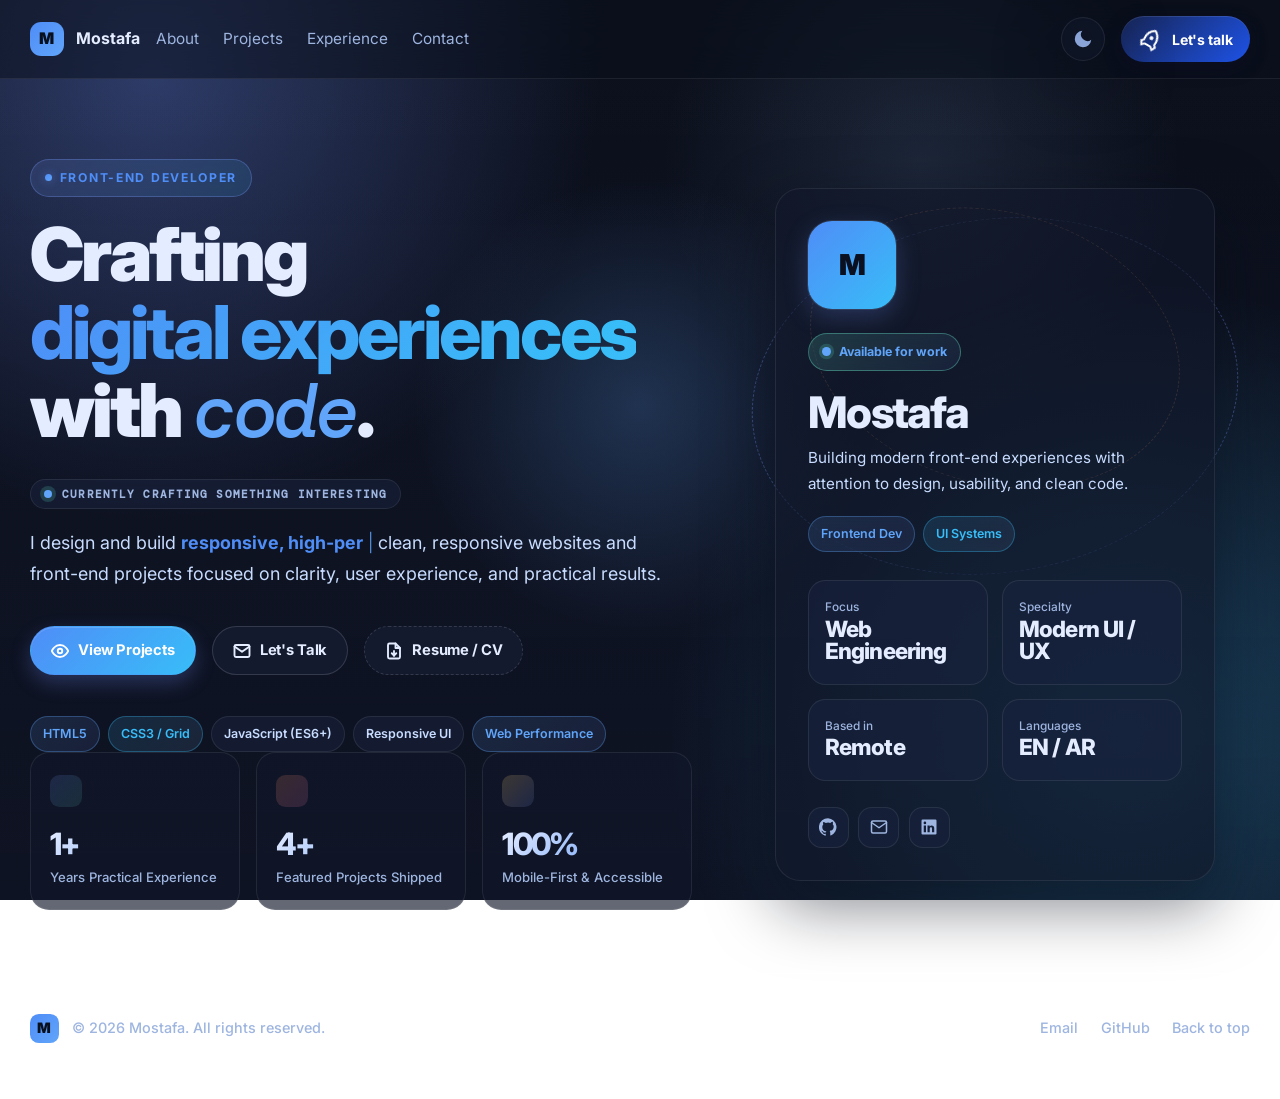
==== commit dfe62e5b: "Add files via upload" ====
--- a/index.html
+++ b/index.html
@@ -245,432 +245,20 @@
 </div>
 </div>
 </section>
-<section id="about" class="about section">
-  <div class="container split-layout">
-    <article class="about-card reveal" style="padding: 2rem 2.2rem;">
-      <p class="section-tag">About Me</p>
-      <h2>
-        <span class="h2-gradient">Designing interfaces</span> that feel effortless  built on solid code.</h2>
-      <div class="chip-row" style="margin-top:1.25rem;">
-        <span class="chip chip--accent"> Always learning</span>
-        <span class="chip chip--purple"> Detail focused</span>
-        <span class="chip"> Design-conscious</span>
-      </div>
-  </article>
-<article class="about-card reveal" style="padding: 2rem 2.2rem;">
-  <p>
-  I'm a front-end developer focused on creating usable, responsive websites with
-  clean structure and strong visual presentation. My projects combine practical
-  design thinking with solid HTML, CSS, and JavaScript implementation.
-</p>
-<p>
-I enjoy turning ideas into real web pages, learning through practice, and building
-work that looks professional while staying easy to use. Every project is an
-opportunity to refine my craft and deliver something users will genuinely value.
-</p>
-<div class="chip-row" style="margin-top:0.75rem;">
-  <span class="chip">Semantic HTML</span>
-  <span class="chip">Accessible UI</span>
-  <span class="chip">Pixel Perfect</span>
-  <span class="chip">Performance</span>
-</div>
-</article>
-</div>
-</section>
-<section id="services" class="services section">
-  <div class="container">
-    <div class="section-header">
-      <div class="reveal">
-        <p class="section-tag">Services &amp; Expertise</p>
-        <h2>
-          <span class="h2-gradient">What I bring</span> to your team &amp; projects.
-        </h2>
-      </div>
-      <div class="chip-row reveal" style="margin:0 0 0 auto;">
-        <span class="chip chip--accent">Modern Stack</span>
-        <span class="chip chip--purple">Quality First</span>
-      </div>
-    </div>
-    <div class="services-grid">
-      <article class="service-card reveal">
-        <div class="service-icon">
-          <svg width="26" height="26" viewBox="0 0 24 24" fill="none" stroke="currentColor" stroke-width="2" stroke-linecap="round" stroke-linejoin="round" aria-hidden="true">
-            <rect x="2" y="3" width="20" height="14" rx="2" ry="2"/>
-            <line x1="8" y1="21" x2="16" y2="21"/>
-            <line x1="12" y1="17" x2="12" y2="21"/>
-          </svg>
-        </div>
-        <h3>Responsive Web Development</h3>
-        <p>Building clean, fluid layouts that adapt smoothly to every display — from mobile phones to high-resolution desktop monitors.</p>
-        <div class="chip-row">
-          <span class="chip">Mobile-First</span>
-          <span class="chip chip--accent">Cross-Browser</span>
-        </div>
-      </article>
-      <article class="service-card reveal">
-        <div class="service-icon" style="background:linear-gradient(135deg, rgba(180, 139, 255, 0.24), rgba(255, 138, 209, 0.18)); color: var(--secondary); box-shadow: inset 0 0 0 1px rgba(180, 139, 255, 0.22);">
-          <svg width="26" height="26" viewBox="0 0 24 24" fill="none" stroke="currentColor" stroke-width="2" stroke-linecap="round" stroke-linejoin="round" aria-hidden="true">
-            <path d="M12 19l7-7 3 3-7 7-3-3z"/>
-            <path d="M18 13l-1.5-7.5L2 2l3.5 14.5L13 18l5-5z"/>
-            <path d="M2 2l7.586 7.586"/>
-            <circle cx="11" cy="11" r="2"/>
-          </svg>
-        </div>
-        <h3>UI/UX Implementation</h3>
-        <p>Translating wireframes and design files into pixel-accurate code with thoughtful typography, micro-interactions, and visual harmony.</p>
-        <div class="chip-row">
-          <span class="chip chip--purple">Figma to HTML</span>
-          <span class="chip">Micro-Animations</span>
-        </div>
-      </article>
-      <article class="service-card reveal">
-        <div class="service-icon" style="background:linear-gradient(135deg, rgba(110, 243, 209, 0.24), rgba(124, 157, 255, 0.18)); color: var(--accent); box-shadow: inset 0 0 0 1px rgba(110, 243, 209, 0.22);">
-          <svg width="26" height="26" viewBox="0 0 24 24" fill="none" stroke="currentColor" stroke-width="2" stroke-linecap="round" stroke-linejoin="round" aria-hidden="true">
-            <polygon points="13 2 3 14 12 14 11 22 21 10 12 10 13 2"/>
-          </svg>
-        </div>
-        <h3>Performance &amp; Accessibility</h3>
-        <p>Developing lightweight pages adhering to WCAG accessibility standards, semantic landmarks, and fast initial load speeds.</p>
-        <div class="chip-row">
-          <span class="chip">Semantic HTML</span>
-          <span class="chip chip--accent">High Lighthouse</span>
-        </div>
-      </article>
-    </div>
-  </div>
-</section>
-<section id="skills" class="skills section section-alt">
-  <div class="container">
-    <div class="section-header" style="align-items:end;">
-      <div class="reveal">
-        <p class="section-tag">Core Skills</p>
-        <h2>
-          <span class="h2-gradient">Tools &amp; capabilities</span> that drive real results.</h2>
-      </div>
-    <div class="chip-row reveal" style="margin:0 0 0 auto;">
-      <span class="chip chip--accent"> 85+ avg</span>
-    </div>
-</div>
-<div class="skill-grid">
-  <article class="skill-card reveal">
-    <div class="skill-icon">
-      <svg width="28" height="28" viewBox="0 0 24 24" fill="none" stroke="currentColor" stroke-width="2" stroke-linecap="round" stroke-linejoin="round" aria-hidden="true">
-        <path d="M12 19l7-7 3 3-7 7-3-3z"/>
-        <path d="M18 13l-1.5-7.5L2 2l3.5 14.5L13 18l5-5z"/>
-        <path d="M2 2l7.586 7.586"/>
-        <circle cx="11" cy="11" r="2"/>
-      </svg>
-  </div>
-<h3>Design &amp; Layout</h3>
-<p>Landing pages, hero sections, and modern asymmetric layouts crafted with visual hierarchy and breathing room.</p>
-<div class="chip-row">
-  <span class="chip chip--accent">Figma-thinking</span>
-  <span class="chip">Landing pages</span>
-  <span class="chip">Hero sections</span>
-</div>
-<div class="skill-bar" data-level="85">
-  <div class="skill-bar__label">
-    <span>HTML / CSS Design</span>
-    <span>85%</span>
-  </div>
-<div class="skill-bar__track">
-  <div class="skill-bar__fill">
-  </div>
-</div>
-</div>
-</article>
-<article class="skill-card reveal">
-  <div class="skill-icon" style="background:linear-gradient(135deg, rgba(180, 139, 255, 0.24), rgba(255, 138, 209, 0.18)); color: var(--secondary); box-shadow: inset 0 0 0 1px rgba(180, 139, 255, 0.22);">
-    <svg width="28" height="28" viewBox="0 0 24 24" fill="none" stroke="currentColor" stroke-width="2" stroke-linecap="round" stroke-linejoin="round" aria-hidden="true">
-      <polyline points="16 18 22 12 16 6"/>
-      <polyline points="8 6 2 12 8 18"/>
-    </svg>
-</div>
-<h3>Front-End Engineering</h3>
-<p>Semantic structure, responsive CSS, animations, and thoughtful interactivity that never blocks the user.</p>
-<div class="chip-row">
-  <span class="chip chip--purple">Semantic HTML5</span>
-  <span class="chip">Modern CSS</span>
-  <span class="chip">ES6 JS</span>
-</div>
-<div class="skill-bar" data-level="90">
-  <div class="skill-bar__label">
-    <span>HTML / CSS / JS</span>
-    <span>90%</span>
-  </div>
-<div class="skill-bar__track">
-  <div class="skill-bar__fill">
-  </div>
-</div>
-</div>
-</article>
-<article class="skill-card reveal">
-  <div class="skill-icon" style="background:linear-gradient(135deg, rgba(255, 210, 122, 0.26), rgba(255, 138, 209, 0.18)); color: var(--sun); box-shadow: inset 0 0 0 1px rgba(255, 210, 122, 0.24);">
-    <svg width="28" height="28" viewBox="0 0 24 24" fill="none" stroke="currentColor" stroke-width="2" stroke-linecap="round" stroke-linejoin="round" aria-hidden="true">
-      <circle cx="12" cy="12" r="10"/>
-      <path d="M12 6v6l4 2"/>
-    </svg>
-</div>
-<h3>Interactive JS</h3>
-<p>DOM interactions, dynamic UI, form behavior, and scroll-based experiences with performance in mind.</p>
-<div class="chip-row">
-  <span class="chip">IntersectionObserver</span>
-  <span class="chip">Events</span>
-  <span class="chip">Animations</span>
-</div>
-<div class="skill-bar" data-level="75">
-  <div class="skill-bar__label">
-    <span>JavaScript</span>
-    <span>75%</span>
-  </div>
-<div class="skill-bar__track">
-  <div class="skill-bar__fill">
-  </div>
-</div>
-</div>
-</article>
-<article class="skill-card reveal">
-  <div class="skill-icon" style="background:linear-gradient(135deg, rgba(110, 243, 209, 0.24), rgba(124, 157, 255, 0.18)); color: var(--accent); box-shadow: inset 0 0 0 1px rgba(110, 243, 209, 0.22);">
-    <svg width="28" height="28" viewBox="0 0 24 24" fill="none" stroke="currentColor" stroke-width="2" stroke-linecap="round" stroke-linejoin="round" aria-hidden="true">
-      <path d="M12 2l2.4 7.4H22l-6.2 4.5 2.4 7.4L12 16.8 5.8 21.3l2.4-7.4L2 9.4h7.6z"/>
-    </svg>
-</div>
-<h3>Practice &amp; Delivery</h3>
-<p>End-to-end projects from concept to deploy. Portfolios, brand pages, and real GitHub Pages launches.</p>
-<div class="chip-row">
-  <span class="chip chip--accent">Portfolio</span>
-  <span class="chip">Brand pages</span>
-  <span class="chip">GH Pages</span>
-  <span class="chip">Debugging</span>
-</div>
-<div class="skill-bar" data-level="80">
-  <div class="skill-bar__label">
-    <span>End-to-end</span>
-    <span>80%</span>
-  </div>
-<div class="skill-bar__track">
-  <div class="skill-bar__fill">
-  </div>
-</div>
-</div>
-</article>
-</div>
-</div>
-</section>
-<section id="projects" class="projects section">
-  <div class="container">
-    <div class="section-header">
-      <div class="reveal">
-        <p class="section-tag">Selected Work</p>
-        <h2>
-          <span class="h2-gradient">Featured projects</span>  built end-to-end.</h2>
-      </div>
-    <a href="contact.html" class="text-link reveal">
-      Request full portfolio
-      <svg width="14" height="14" viewBox="0 0 24 24" fill="none" stroke="currentColor" stroke-width="2.5" stroke-linecap="round" stroke-linejoin="round" aria-hidden="true">
-        <line x1="5" y1="12" x2="19" y2="12"/>
-        <polyline points="12 5 19 12 12 19"/>
-      </svg>
-  </a>
-</div>
-<div class="project-grid">
-  <article class="project-card reveal">
-    <div class="project-visual">
-      <img class="project-photo" src="https://images.unsplash.com/photo-1519817650390-64a93db51149?auto=format&fit=crop&w=1400&q=85" alt="Open Quran beside prayer beads" loading="lazy" />
-    </div>
-    <div class="project-content">
-      <div class="project-meta">
-        <span>Web Application</span>
-        <span>Live &bull; 114 Surahs</span>
-      </div>
-      <h3>Quran Reader</h3>
-      <p>A beautifully simple, readable Quran web application with all 114 surahs. Clean typography, surah navigation, bookmarking, and focused interface built for long reading sessions.</p>
-      <ul class="project-tags">
-        <li>HTML5</li>
-        <li>CSS3</li>
-        <li>JavaScript ES6</li>
-        <li>Responsive</li>
-      </ul>
-      <div class="project-actions">
-        <a class="btn-17" href="https://mostafa-bot1.github.io/Quran/" target="_blank" rel="noopener noreferrer">
-          <span class="text-container"><span class="text">Live Demo</span></span>
-        </a>
-        <a class="project-code-btn" href="https://github.com/mostafa-bot1/Quran" target="_blank" rel="noopener noreferrer" aria-label="View Quran Reader source code on GitHub">
-          <svg width="18" height="18" viewBox="0 0 24 24" fill="currentColor" aria-hidden="true">
-            <path d="M12 .3a12 12 0 0 0-3.8 23.4c.6.1.8-.3.8-.6v-2c-3.3.7-4-1.6-4-1.6-.6-1.4-1.4-1.8-1.4-1.8-1.1-.7.1-.7.1-.7 1.2.1 1.9 1.2 1.9 1.2 1 1.8 2.8 1.3 3.5 1 .1-.8.4-1.3.8-1.6-2.7-.3-5.5-1.3-5.5-6 0-1.2.5-2.3 1.3-3.1-.2-.4-.6-1.6 0-3.2 0 0 1-.3 3.4 1.2a11.5 11.5 0 0 1 6 0C17.3 4.7 18.3 5 18.3 5c.6 1.6.2 2.8 0 3.2.9.8 1.3 1.9 1.3 3.2 0 4.6-2.8 5.6-5.5 5.9.5.4.9 1 .9 2.2v3.3c0 .3.1.7.8.6A12 12 0 0 0 12 .3"/>
-          </svg>
-          <span>Code</span>
-        </a>
-      </div>
-    </div>
-  </article>
-
-  <article class="project-card reveal">
-    <div class="project-visual">
-      <img class="project-photo" src="https://images.unsplash.com/photo-1497366754035-f200968a6e72?auto=format&fit=crop&w=1200&q=85" alt="Bright modern office with plants and natural light" loading="lazy" />
-    </div>
-    <div class="project-content">
-      <div class="project-meta">
-        <span>Client Work</span>
-        <span>Live &bull; Full Site</span>
-      </div>
-      <h3>Elnoor Business Site</h3>
-      <p>Complete front-end corporate build with custom styling, service showcases, fluid grid layouts, and seamless mobile-responsive performance.</p>
-      <ul class="project-tags">
-        <li>HTML5</li>
-        <li>CSS3 Grid</li>
-        <li>JavaScript</li>
-        <li>Client Work</li>
-      </ul>
-      <div class="project-actions">
-        <a class="btn-17" href="https://mostafa-bot1.github.io/elnoor/" target="_blank" rel="noopener noreferrer">
-          <span class="text-container"><span class="text">Live Demo</span></span>
-        </a>
-        <a class="project-code-btn" href="https://github.com/mostafa-bot1/elnoor" target="_blank" rel="noopener noreferrer" aria-label="View Elnoor source code on GitHub">
-          <svg width="18" height="18" viewBox="0 0 24 24" fill="currentColor" aria-hidden="true">
-            <path d="M12 .3a12 12 0 0 0-3.8 23.4c.6.1.8-.3.8-.6v-2c-3.3.7-4-1.6-4-1.6-.6-1.4-1.4-1.8-1.4-1.8-1.1-.7.1-.7.1-.7 1.2.1 1.9 1.2 1.9 1.2 1 1.8 2.8 1.3 3.5 1 .1-.8.4-1.3.8-1.6-2.7-.3-5.5-1.3-5.5-6 0-1.2.5-2.3 1.3-3.1-.2-.4-.6-1.6 0-3.2 0 0 1-.3 3.4 1.2a11.5 11.5 0 0 1 6 0C17.3 4.7 18.3 5 18.3 5c.6 1.6.2 2.8 0 3.2.9.8 1.3 1.9 1.3 3.2 0 4.6-2.8 5.6-5.5 5.9.5.4.9 1 .9 2.2v3.3c0 .3.1.7.8.6A12 12 0 0 0 12 .3"/>
-          </svg>
-          <span>Code</span>
-        </a>
-      </div>
-    </div>
-  </article>
-
-  <article class="project-card reveal">
-    <div class="project-visual">
-      <img class="project-photo" src="https://images.unsplash.com/photo-1496181133206-80ce9b88a853?auto=format&fit=crop&w=1200&q=85" alt="Laptop and electronics arranged on a modern desk" loading="lazy" />
-    </div>
-    <div class="project-content">
-      <div class="project-meta">
-        <span>Landing Page</span>
-        <span>Live &bull; Multi-section</span>
-      </div>
-      <h3>Electronics Brand Store</h3>
-      <p>Multi-section commercial storefront showcase with product spotlight highlights, smooth navigation, and a modern dark aesthetic.</p>
-      <ul class="project-tags">
-        <li>Landing Page</li>
-        <li>Modern Layout</li>
-        <li>CSS Flexbox</li>
-        <li>Responsive</li>
-      </ul>
-      <div class="project-actions">
-        <a class="btn-17" href="https://mostafa-bot1.github.io/" target="_blank" rel="noopener noreferrer">
-          <span class="text-container"><span class="text">Live Demo</span></span>
-        </a>
-        <a class="project-code-btn" href="https://github.com/mostafa-bot1" target="_blank" rel="noopener noreferrer" aria-label="View Electronics Store source code on GitHub">
-          <svg width="18" height="18" viewBox="0 0 24 24" fill="currentColor" aria-hidden="true">
-            <path d="M12 .3a12 12 0 0 0-3.8 23.4c.6.1.8-.3.8-.6v-2c-3.3.7-4-1.6-4-1.6-.6-1.4-1.4-1.8-1.4-1.8-1.1-.7.1-.7.1-.7 1.2.1 1.9 1.2 1.9 1.2 1 1.8 2.8 1.3 3.5 1 .1-.8.4-1.3.8-1.6-2.7-.3-5.5-1.3-5.5-6 0-1.2.5-2.3 1.3-3.1-.2-.4-.6-1.6 0-3.2 0 0 1-.3 3.4 1.2a11.5 11.5 0 0 1 6 0C17.3 4.7 18.3 5 18.3 5c.6 1.6.2 2.8 0 3.2.9.8 1.3 1.9 1.3 3.2 0 4.6-2.8 5.6-5.5 5.9.5.4.9 1 .9 2.2v3.3c0 .3.1.7.8.6A12 12 0 0 0 12 .3"/>
-          </svg>
-          <span>Code</span>
-        </a>
-      </div>
-    </div>
-  </article>
-</div>
-</div>
-</section>
-<section id="experience" class="experience section section-alt">
-  <div class="container">
-    <div class="section-header">
-      <div class="reveal">
-        <p class="section-tag">Experience &amp; Journey</p>
-        <h2>
-          <span class="h2-gradient">Practical web practice</span> and growing local projects.</h2>
-      </div>
-    <div class="chip-row reveal" style="margin:0 0 0 auto;">
-      <span class="chip chip--purple"> 1+ Years Exp</span>
-    </div>
-</div>
-<div class="timeline">
-  <article class="timeline-item reveal">
-    <div>
-      <span class="timeline-year">Present</span>
-      <span class="timeline-role">Modern Web Apps &amp; Production UI</span>
-    </div>
-    <div>
-      <h3>Front-End Developer</h3>
-      <p>Building responsive, accessible web applications and multi-page websites with semantic HTML5, modern CSS3, and ES6+ JavaScript. Focusing on performance, cross-browser consistency, and polished user experiences.</p>
-      <div class="chip-row">
-        <span class="chip chip--accent">Responsive</span>
-        <span class="chip">Accessible</span>
-        <span class="chip">ES6+</span>
-        <span class="chip chip--purple">UI / UX</span>
-      </div>
-    </div>
-  </article>
-  <article class="timeline-item reveal">
-    <div>
-      <span class="timeline-year">Recent</span>
-      <span class="timeline-role">Freelance &amp; Client Solutions</span>
-    </div>
-    <div>
-      <h3>Landing Pages &amp; Business Sites</h3>
-      <p>Shipped complete business sites (such as Elnoor) and client brand pages. Engineered custom responsive layouts from wireframes to deployment with clean typography and fluid animations.</p>
-      <div class="chip-row">
-        <span class="chip chip--purple">Design Systems</span>
-        <span class="chip">Client Delivery</span>
-        <span class="chip">Mobile-First</span>
-      </div>
-    </div>
-  </article>
-  <article class="timeline-item reveal">
-    <div>
-      <span class="timeline-year">Foundations</span>
-      <span class="timeline-role">Core Web Standards</span>
-    </div>
-    <div>
-      <h3>HTML5, CSS3 &amp; JavaScript Mastery</h3>
-      <p>Deep dive into modern layout models (Flexbox, CSS Grid), accessible document semantics, DOM manipulation, asynchronous fetching, and Git version control.</p>
-      <div class="chip-row">
-        <span class="chip">Semantic HTML</span>
-        <span class="chip">CSS Grid</span>
-        <span class="chip chip--accent">Git Workflow</span>
-      </div>
-    </div>
-  </article>
-</div>
-</div>
-</section>
-<section id="contact" class="contact section">
-  <div class="container cta-panel">
-    <div class="reveal">
-      <p class="section-tag">Let's Connect</p>
-      <h2>
-        <span class="h2-gradient">Need a partner</span> to build or improve a digital product?</h2>
-      <p style="margin-top:1rem;">I'm open to freelance work, collaboration, and full-time opportunities. Drop me a message and let's build something great together.</p>
-      <div class="chip-row" style="margin-top:1.75rem;">
-        <span class="chip chip--accent"> Replies within 24h</span>
-        <span class="chip chip--purple"> Open to contracts</span>
-        <span class="chip"> Remote friendly</span>
-      </div>
-  </div>
-<div class="contact-box reveal">
-  <p style="margin-bottom:0.4rem;"> Email me directly</p>
-  <a href="mailto:mostafa1862014@gmail.com" data-short="Email me">
-    <span class="email-full">mostafa1862014@gmail.com</span>
-    <span class="email-short" aria-hidden="true">
-    </span>
-</a>
-<p style="margin:0.6rem 0 0;">Available for freelance, collaboration, and full-time opportunities.</p>
-</div>
-</div>
-</section>
 </main>
 <footer class="site-footer">
   <div class="container footer-row">
     <div class="footer-brand">
       <span class="brand-mark brand-mark--sm">M</span>
-      <span>&copy; <span id="year">
-        </span> Mostafa. All rights reserved.</span>
-  </div>
-<div class="footer-links">
-  <a href="contact.html">Email</a>
-  <a href="https://github.com/mostafa-bot1" target="_blank" rel="noopener noreferrer">GitHub</a>
-  <a href="#top">Back to top </a>
-</div>
+      <span>&copy; <span id="year"></span> Mostafa. All rights reserved.</span>
+  </div>
+  <div class="footer-links">
+    <a href="contact.html">Email</a>
+    <a href="https://github.com/mostafa-bot1" target="_blank" rel="noopener noreferrer">GitHub</a>
+    <a href="#top">Back to top</a>
+  </div>
 </div>
 </footer>
-<script src="script.js">
-</script>
+<script src="script.js"></script>
 </body>
 </html>
--- a/styles.css
+++ b/styles.css
@@ -160,6 +160,13 @@
   letter-spacing: 0;
   animation: auroraDrift 28s ease-in-out infinite alternate;
   position: relative;
+  min-height: 100vh;
+  display: flex;
+  flex-direction: column;
+}
+
+main {
+  flex: 1;
 }
 
 body::before {
@@ -1268,6 +1275,7 @@
   border-radius: inherit;
   background: linear-gradient(135deg, rgba(124, 157, 255, 0.55), rgba(255, 169, 112, 0.35) 45%, transparent 75%);
   -webkit-mask: linear-gradient(#000, #000) content-box, linear-gradient(#000, #000);
+  mask: linear-gradient(#000, #000) content-box, linear-gradient(#000, #000);
   -webkit-mask-composite: xor;
   mask-composite: exclude;
   opacity: 0;
@@ -1382,6 +1390,7 @@
     rgba(106, 138, 240, 0) 100%
   );
   -webkit-mask: linear-gradient(#000, #000) content-box, linear-gradient(#000, #000);
+  mask: linear-gradient(#000, #000) content-box, linear-gradient(#000, #000);
   -webkit-mask-composite: xor;
   mask-composite: exclude;
   opacity: 0;
@@ -1595,6 +1604,8 @@
 .skill-grid .skill-card:nth-child(2) { grid-column: span 6; }
 .skill-grid .skill-card:nth-child(3) { grid-column: span 5; }
 .skill-grid .skill-card:nth-child(4) { grid-column: span 7; }
+.skill-grid .skill-card:nth-child(5) { grid-column: span 6; }
+.skill-grid .skill-card:nth-child(6) { grid-column: span 6; }
 
 .project-grid {
   display: grid;
@@ -2127,6 +2138,7 @@
   border-radius: inherit;
   background: linear-gradient(135deg, rgba(124, 157, 255, 0.55), rgba(110, 243, 209, 0.45) 45%, rgba(255, 138, 209, 0.4));
   -webkit-mask: linear-gradient(#000, #000) content-box, linear-gradient(#000, #000);
+  mask: linear-gradient(#000, #000) content-box, linear-gradient(#000, #000);
   -webkit-mask-composite: xor;
   mask-composite: exclude;
   opacity: 0.7;
@@ -2487,6 +2499,7 @@
   border-top: 1px solid var(--line);
   position: relative;
   z-index: 1;
+  margin-top: auto;
 }
 
 .footer-row {
@@ -2607,7 +2620,9 @@
   .skill-grid .skill-card:nth-child(1),
   .skill-grid .skill-card:nth-child(2),
   .skill-grid .skill-card:nth-child(3),
-  .skill-grid .skill-card:nth-child(4) {
+  .skill-grid .skill-card:nth-child(4),
+  .skill-grid .skill-card:nth-child(5),
+  .skill-grid .skill-card:nth-child(6) {
     grid-column: span 12;
   }
 
@@ -2618,7 +2633,9 @@
   .skill-grid .skill-card:nth-child(1),
   .skill-grid .skill-card:nth-child(2),
   .skill-grid .skill-card:nth-child(3),
-  .skill-grid .skill-card:nth-child(4) {
+  .skill-grid .skill-card:nth-child(4),
+  .skill-grid .skill-card:nth-child(5),
+  .skill-grid .skill-card:nth-child(6) {
     grid-column: span 1;
   }
 
@@ -2742,7 +2759,9 @@
   .skill-grid .skill-card:nth-child(1),
   .skill-grid .skill-card:nth-child(2),
   .skill-grid .skill-card:nth-child(3),
-  .skill-grid .skill-card:nth-child(4) {
+  .skill-grid .skill-card:nth-child(4),
+  .skill-grid .skill-card:nth-child(5),
+  .skill-grid .skill-card:nth-child(6) {
     grid-column: span 1;
   }
 
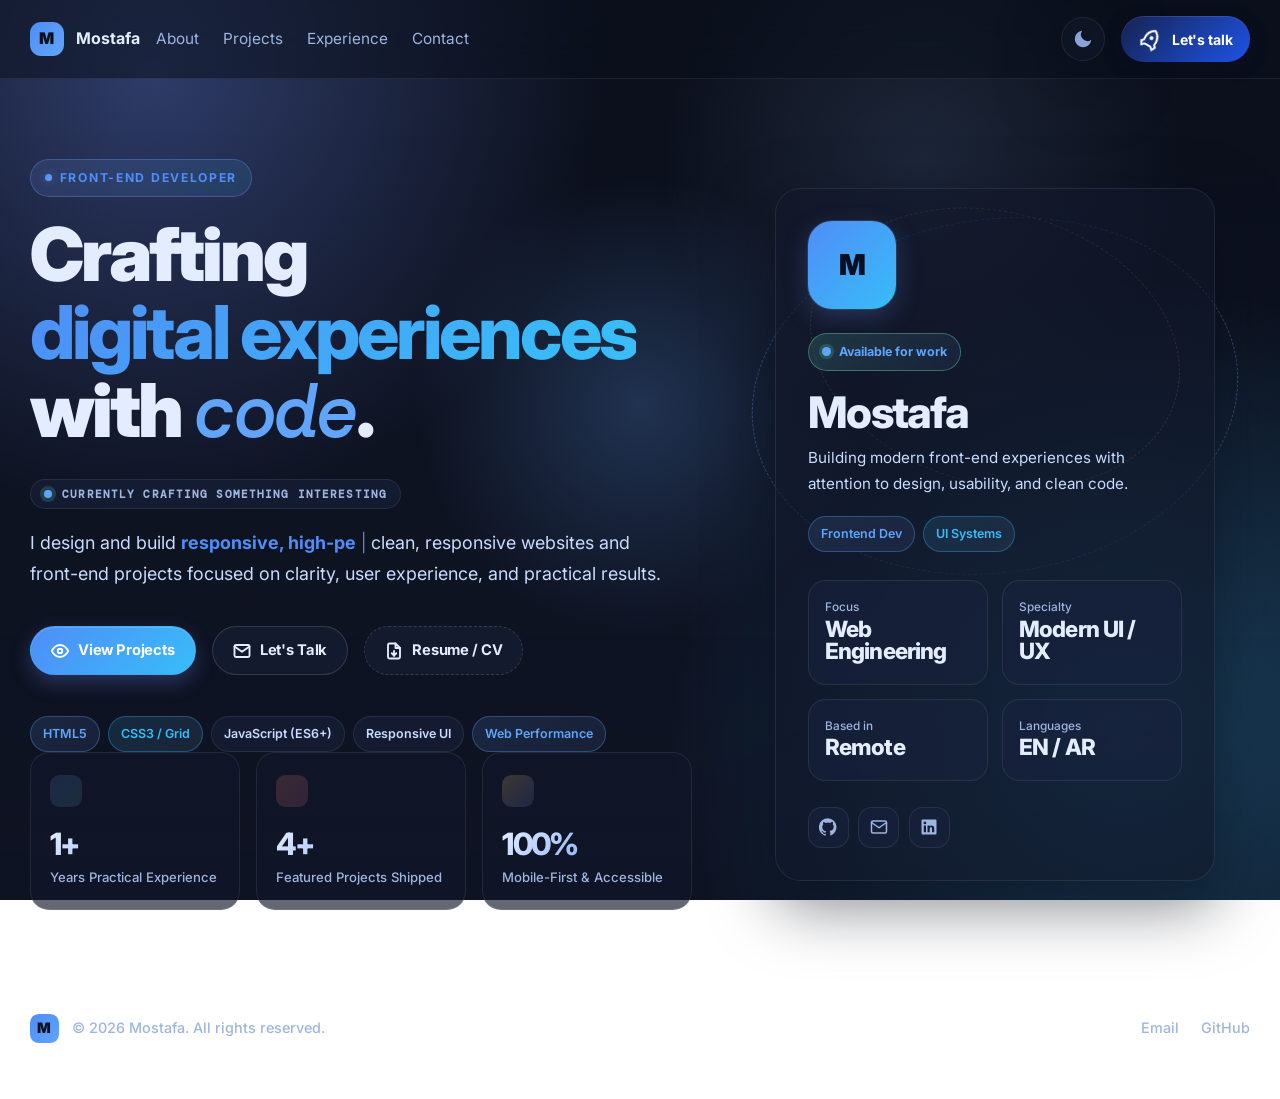
==== commit 9b861147: "Add files via upload" ====
--- a/index.html
+++ b/index.html
@@ -255,7 +255,6 @@
   <div class="footer-links">
     <a href="contact.html">Email</a>
     <a href="https://github.com/mostafa-bot1" target="_blank" rel="noopener noreferrer">GitHub</a>
-    <a href="#top">Back to top</a>
   </div>
 </div>
 </footer>
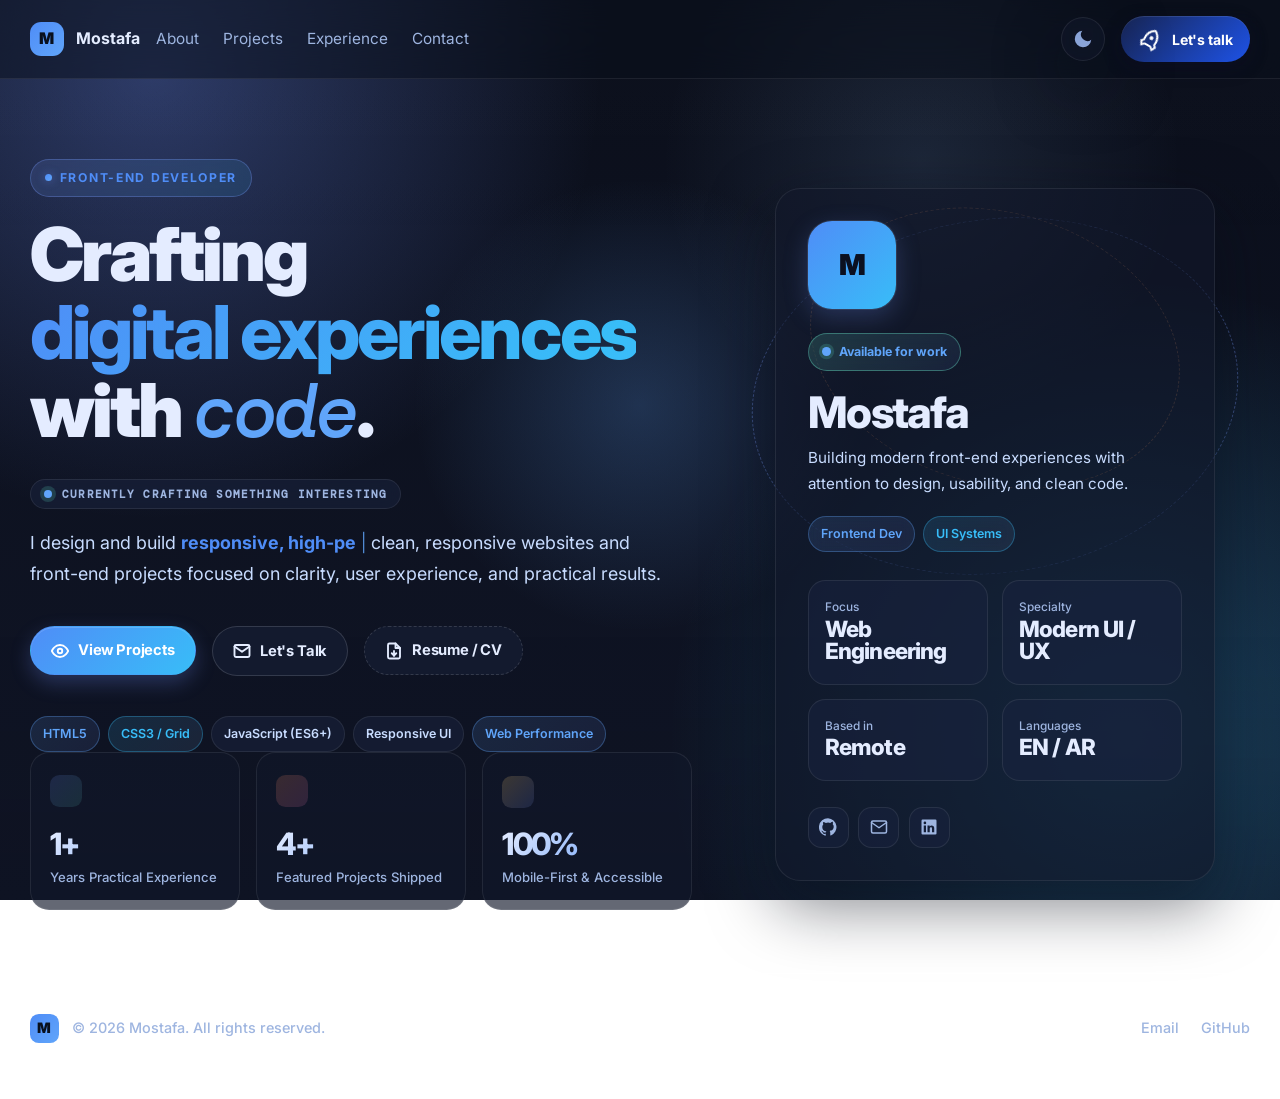
==== commit fa4bbec0: "Add files via upload" ====
--- a/index.html
+++ b/index.html
@@ -171,6 +171,7 @@
 </div>
 <ul class="mini-stats reveal" aria-label="Key professional statistics">
   <li>
+    
     <div class="stat-badge"></div>
     <strong>1+</strong>
     <span>Years Practical Experience</span>
